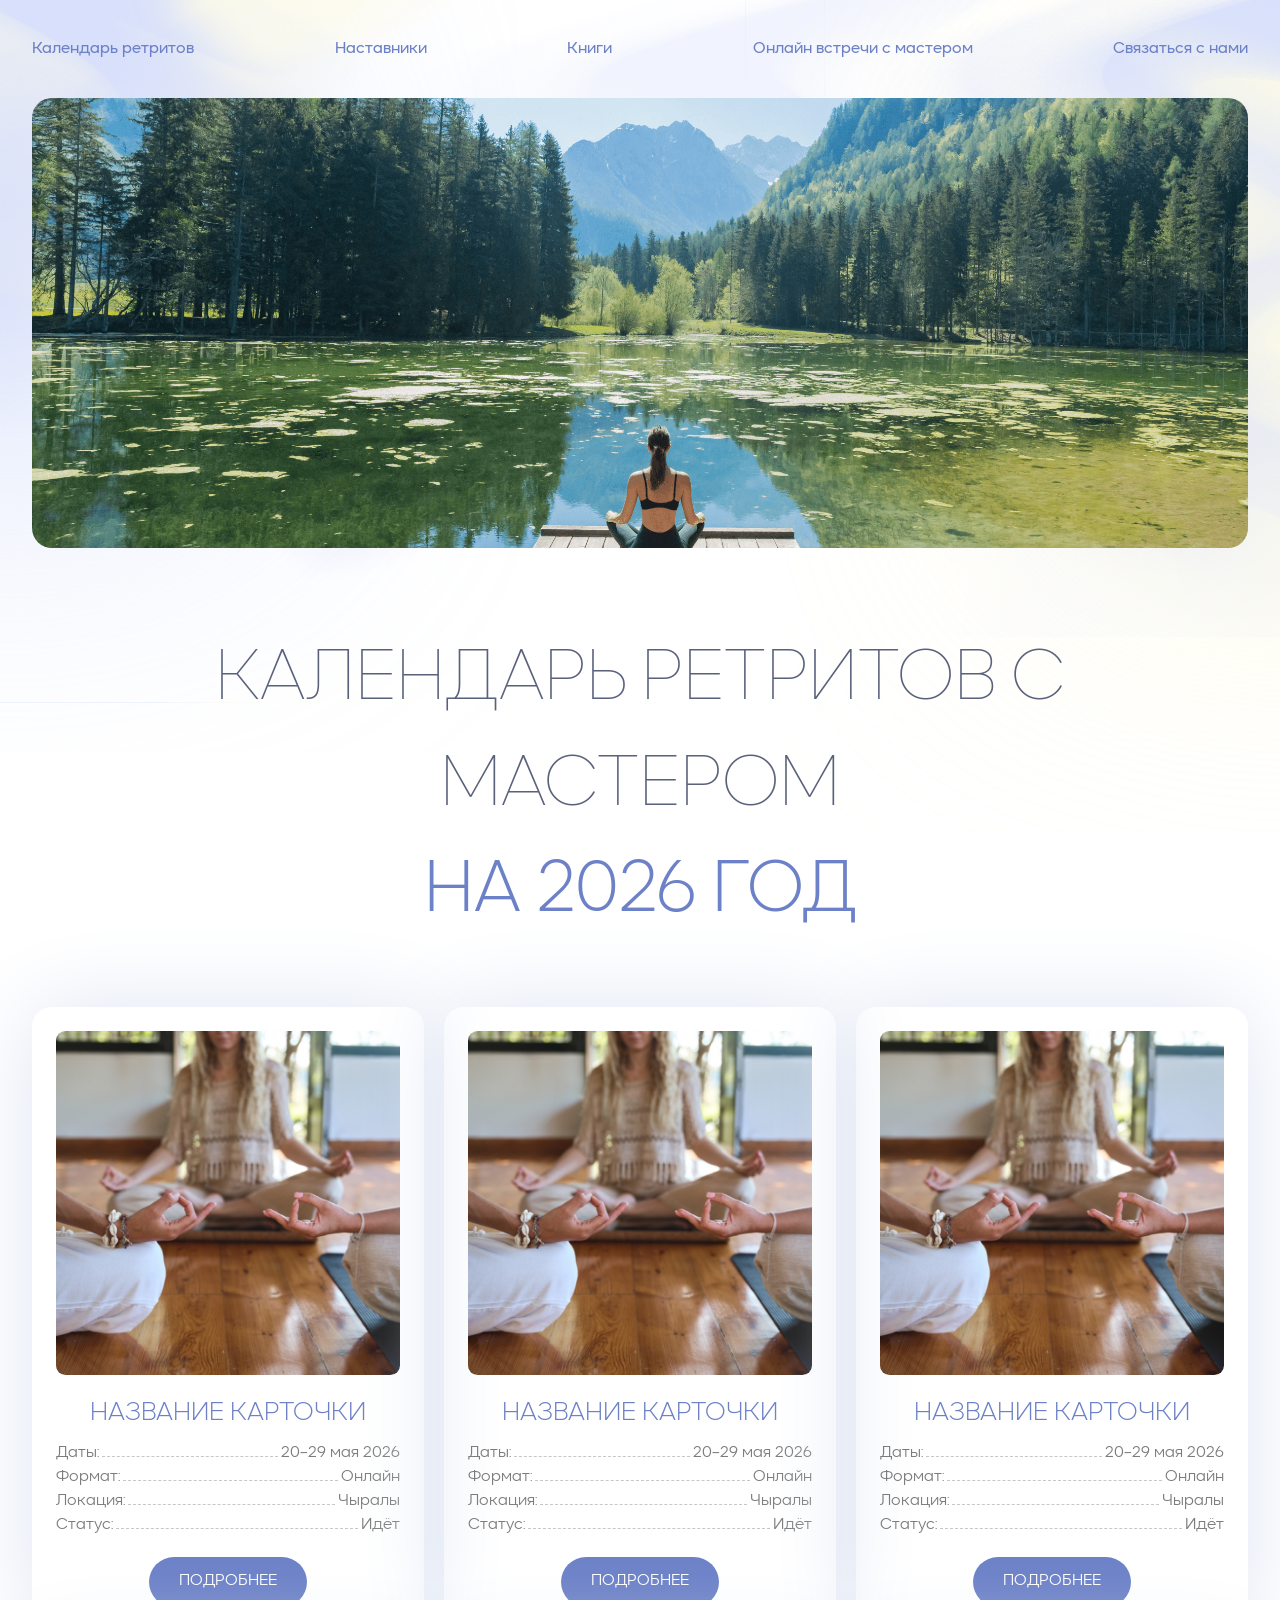
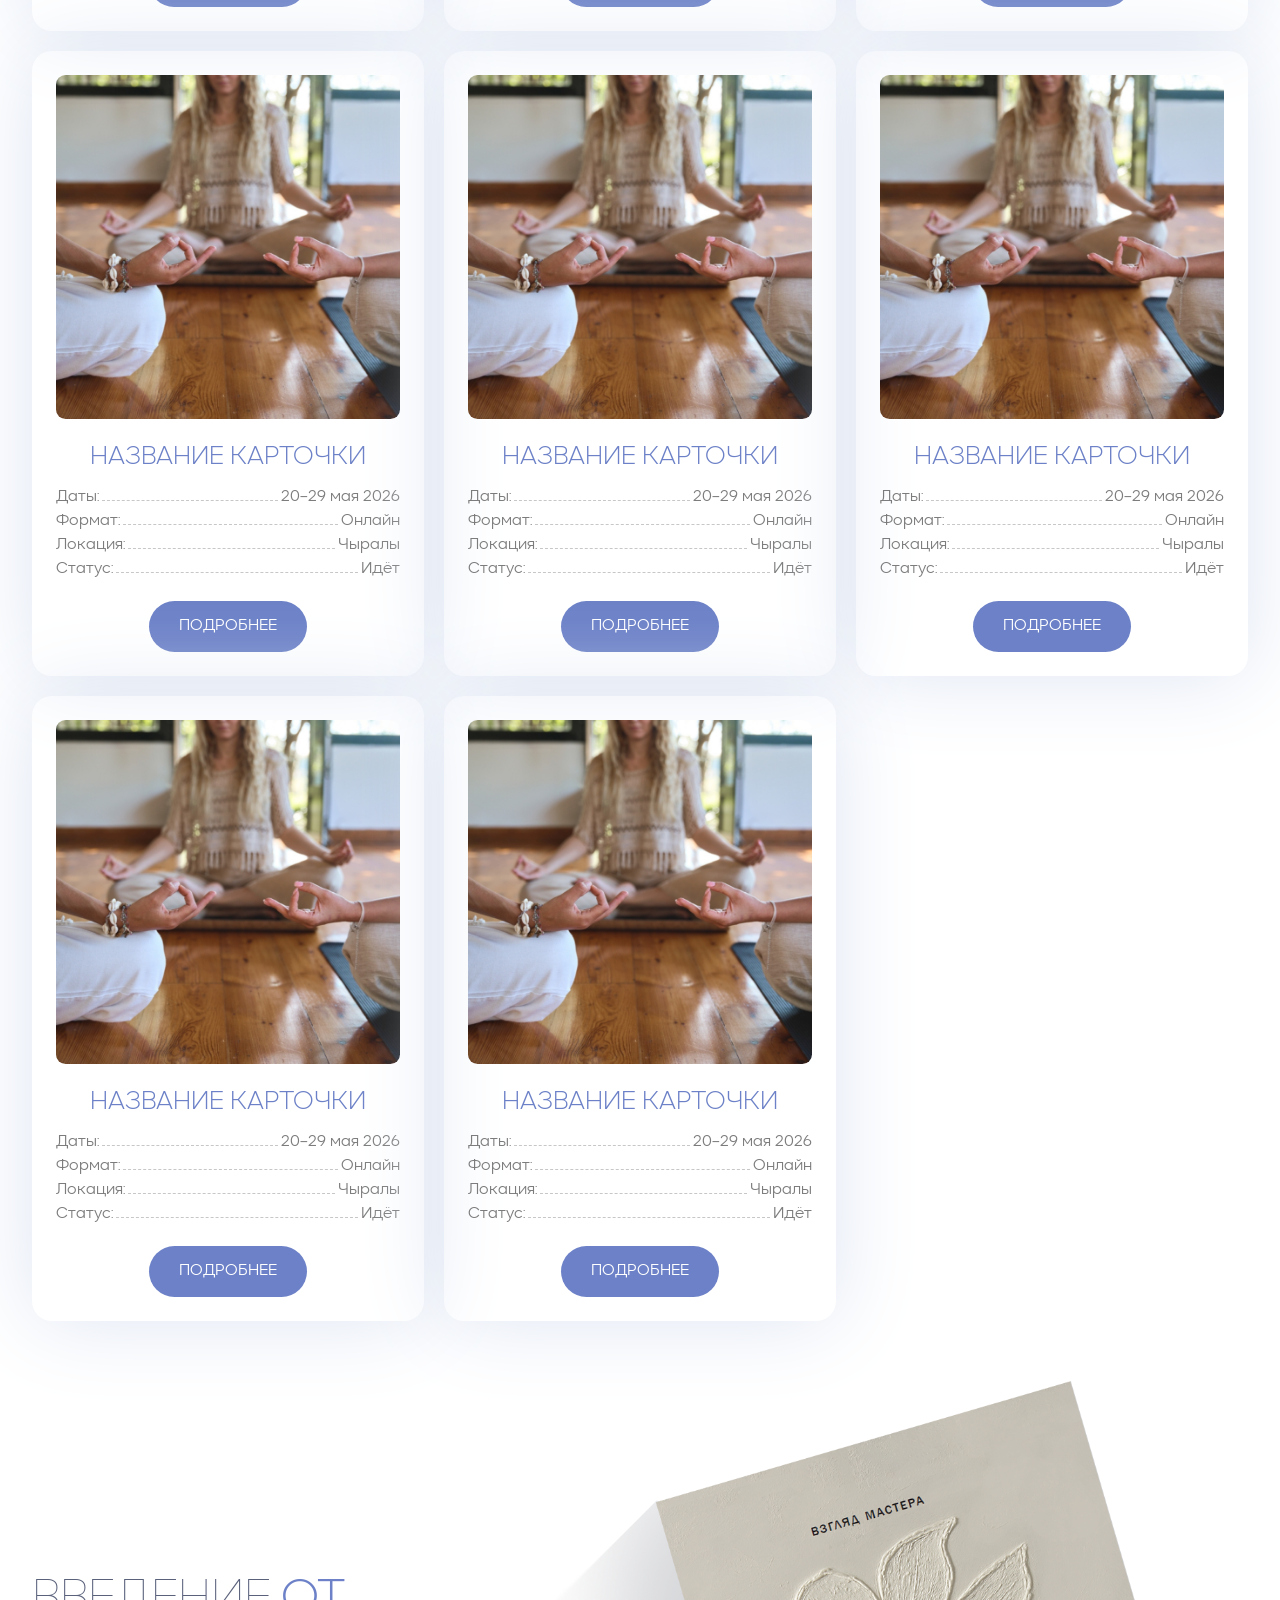
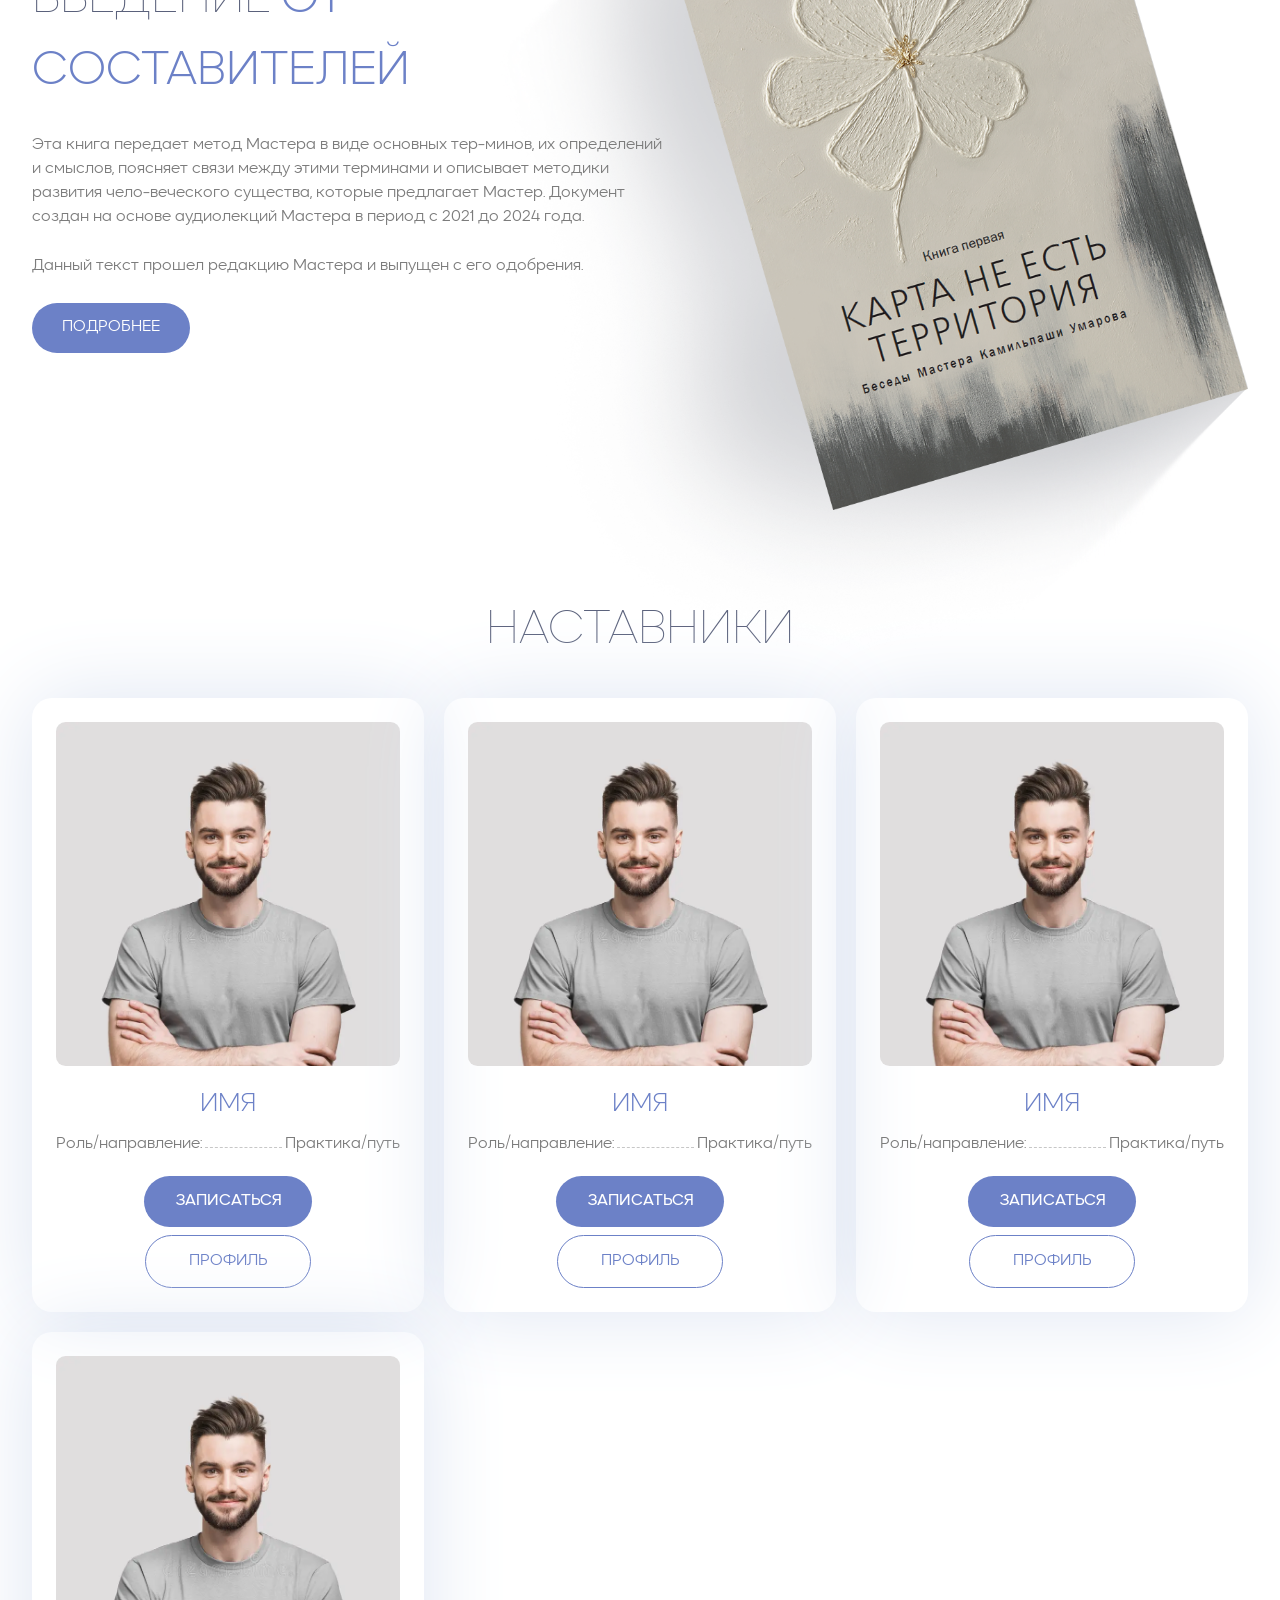
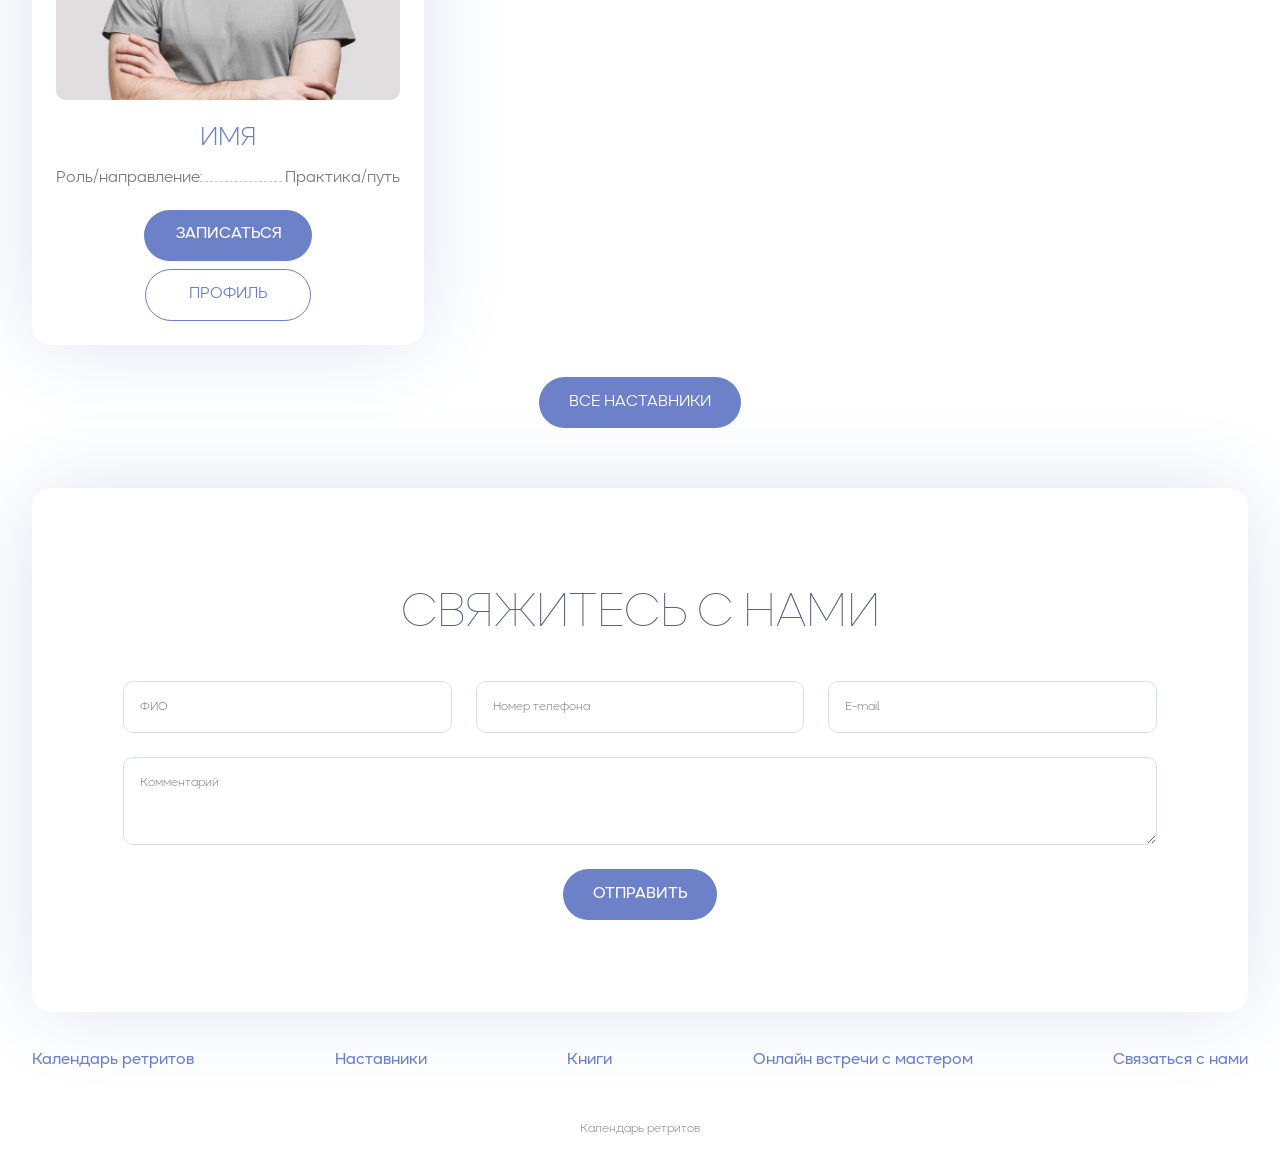
==== index.html @ a00b32b0 "initial commit" ====
<!doctype html>
<html lang="en">
  <head>
    <meta charset="UTF-8" />
    <meta name="viewport" content="width=device-width, initial-scale=1.0" />
    <title>Document</title>
    <link rel="stylesheet" href="/styles/main.css" />
    <link rel="stylesheet" href="/styles/homepage.css" />
  </head>
  <body class="container">
    <header class="header">
      <button id="burger" class="burger">
        <svg viewBox="0 0 24 24" fill="none" xmlns="http://www.w3.org/2000/svg">
          <g id="SVGRepo_bgCarrier" stroke-width="0"></g>
          <g
            id="SVGRepo_tracerCarrier"
            stroke-linecap="round"
            stroke-linejoin="round"
          ></g>
          <g id="SVGRepo_iconCarrier">
            <path
              d="M4 18L20 18"
              stroke="#6c81c7"
              stroke-width="2"
              stroke-linecap="round"
            ></path>
            <path
              d="M4 12L20 12"
              stroke="#6c81c7"
              stroke-width="2"
              stroke-linecap="round"
            ></path>
            <path
              d="M4 6L20 6"
              stroke="#6c81c7"
              stroke-width="2"
              stroke-linecap="round"
            ></path>
          </g>
        </svg>
        <svg
          class="close"
          viewBox="0 0 24 24"
          fill="none"
          xmlns="http://www.w3.org/2000/svg"
        >
          <g id="SVGRepo_bgCarrier" stroke-width="0"></g>
          <g
            id="SVGRepo_tracerCarrier"
            stroke-linecap="round"
            stroke-linejoin="round"
          ></g>
          <g id="SVGRepo_iconCarrier">
            <g id="Menu / Close_LG">
              <path
                id="Vector"
                d="M21 21L12 12M12 12L3 3M12 12L21.0001 3M12 12L3 21.0001"
                stroke="#6c81c7"
                stroke-width="2"
                stroke-linecap="round"
                stroke-linejoin="round"
              ></path>
            </g>
          </g>
        </svg>
      </button>
      <nav class="menu">
        <ul class="menu-list">
          <li>
            <a href="/">Календарь ретритов</a>
          </li>
          <li>
            <a href="/mentors.html">Наставники</a>
          </li>
          <li>
            <a href="/books.html">Книги</a>
          </li>
          <li>
            <a href="/online.html">Онлайн встречи с мастером</a>
          </li>
          <li>
            <a href="/contact-uss.html">Связаться с нами</a>
          </li>
        </ul>
      </nav>
    </header>
    <main class="main">
      <section class="hero">
        <img
          class="hero-img"
          src="/assets/images/hero-img.webp"
          alt="retreat"
        />
        <h1 class="hero-title title-lg">
          Календарь ретритов с мастером
          <span class="accent">на 2026 год</span>
        </h1>
      </section>
      <section class="calendar section items-center">
        <ul class="calendar-list card-list">
          <li>
            <div class="card-item">
              <img
                class="card-image"
                src="/assets/images/retreat.webp"
                alt="retreat"
              />
              <div class="card-info">
                <span class="card-title title-sm">Название карточки</span>

                <p class="card-details">
                  <span>Даты:</span>
                  <span class="dots"></span>
                  <span>
                    <time datetime="2026-05-20/2026-05-29">20–29 мая 2026</time>
                  </span>
                </p>
                <p class="card-details">
                  <span>Формат:</span>
                  <span class="dots"></span>
                  <span> Онлайн </span>
                </p>
                <p class="card-details">
                  <span>Локация:</span>
                  <span class="dots"></span>
                  <span> Чыралы </span>
                </p>
                <p class="card-details">
                  <span>Статус:</span>
                  <span class="dots"></span>
                  <span> Идёт </span>
                </p>
              </div>
              <a href="" class="btn">Подробнее</a>
            </div>
          </li>
          <li>
            <div class="card-item">
              <img
                class="card-image"
                src="/assets/images/retreat.webp"
                alt="retreat"
              />
              <div class="card-info">
                <span class="card-title title-sm">Название карточки</span>

                <p class="card-details">
                  <span>Даты:</span>
                  <span class="dots"></span>
                  <span>
                    <time datetime="2026-05-20/2026-05-29">20–29 мая 2026</time>
                  </span>
                </p>
                <p class="card-details">
                  <span>Формат:</span>
                  <span class="dots"></span>
                  <span> Онлайн </span>
                </p>
                <p class="card-details">
                  <span>Локация:</span>
                  <span class="dots"></span>
                  <span> Чыралы </span>
                </p>
                <p class="card-details">
                  <span>Статус:</span>
                  <span class="dots"></span>
                  <span> Идёт </span>
                </p>
              </div>
              <a href="" class="btn">Подробнее</a>
            </div>
          </li>
          <li>
            <div class="card-item">
              <img
                class="card-image"
                src="/assets/images/retreat.webp"
                alt="retreat"
              />
              <div class="card-info">
                <span class="card-title title-sm">Название карточки</span>

                <p class="card-details">
                  <span>Даты:</span>
                  <span class="dots"></span>
                  <span>
                    <time datetime="2026-05-20/2026-05-29">20–29 мая 2026</time>
                  </span>
                </p>
                <p class="card-details">
                  <span>Формат:</span>
                  <span class="dots"></span>
                  <span> Онлайн </span>
                </p>
                <p class="card-details">
                  <span>Локация:</span>
                  <span class="dots"></span>
                  <span> Чыралы </span>
                </p>
                <p class="card-details">
                  <span>Статус:</span>
                  <span class="dots"></span>
                  <span> Идёт </span>
                </p>
              </div>
              <a href="" class="btn">Подробнее</a>
            </div>
          </li>
          <li>
            <div class="card-item">
              <img
                class="card-image"
                src="/assets/images/retreat.webp"
                alt="retreat"
              />
              <div class="card-info">
                <span class="card-title title-sm">Название карточки</span>

                <p class="card-details">
                  <span>Даты:</span>
                  <span class="dots"></span>
                  <span>
                    <time datetime="2026-05-20/2026-05-29">20–29 мая 2026</time>
                  </span>
                </p>
                <p class="card-details">
                  <span>Формат:</span>
                  <span class="dots"></span>
                  <span> Онлайн </span>
                </p>
                <p class="card-details">
                  <span>Локация:</span>
                  <span class="dots"></span>
                  <span> Чыралы </span>
                </p>
                <p class="card-details">
                  <span>Статус:</span>
                  <span class="dots"></span>
                  <span> Идёт </span>
                </p>
              </div>
              <a href="" class="btn">Подробнее</a>
            </div>
          </li>
          <li>
            <div class="card-item">
              <img
                class="card-image"
                src="/assets/images/retreat.webp"
                alt="retreat"
              />
              <div class="card-info">
                <span class="card-title title-sm">Название карточки</span>

                <p class="card-details">
                  <span>Даты:</span>
                  <span class="dots"></span>
                  <span>
                    <time datetime="2026-05-20/2026-05-29">20–29 мая 2026</time>
                  </span>
                </p>
                <p class="card-details">
                  <span>Формат:</span>
                  <span class="dots"></span>
                  <span> Онлайн </span>
                </p>
                <p class="card-details">
                  <span>Локация:</span>
                  <span class="dots"></span>
                  <span> Чыралы </span>
                </p>
                <p class="card-details">
                  <span>Статус:</span>
                  <span class="dots"></span>
                  <span> Идёт </span>
                </p>
              </div>
              <a href="" class="btn">Подробнее</a>
            </div>
          </li>
          <li>
            <div class="card-item">
              <img
                class="card-image"
                src="/assets/images/retreat.webp"
                alt="retreat"
              />
              <div class="card-info">
                <span class="card-title title-sm">Название карточки</span>

                <p class="card-details">
                  <span>Даты:</span>
                  <span class="dots"></span>
                  <span>
                    <time datetime="2026-05-20/2026-05-29">20–29 мая 2026</time>
                  </span>
                </p>
                <p class="card-details">
                  <span>Формат:</span>
                  <span class="dots"></span>
                  <span> Онлайн </span>
                </p>
                <p class="card-details">
                  <span>Локация:</span>
                  <span class="dots"></span>
                  <span> Чыралы </span>
                </p>
                <p class="card-details">
                  <span>Статус:</span>
                  <span class="dots"></span>
                  <span> Идёт </span>
                </p>
              </div>
              <a href="" class="btn">Подробнее</a>
            </div>
          </li>
          <li>
            <div class="card-item">
              <img
                class="card-image"
                src="/assets/images/retreat.webp"
                alt="retreat"
              />
              <div class="card-info">
                <span class="card-title title-sm">Название карточки</span>

                <p class="card-details">
                  <span>Даты:</span>
                  <span class="dots"></span>
                  <span>
                    <time datetime="2026-05-20/2026-05-29">20–29 мая 2026</time>
                  </span>
                </p>
                <p class="card-details">
                  <span>Формат:</span>
                  <span class="dots"></span>
                  <span> Онлайн </span>
                </p>
                <p class="card-details">
                  <span>Локация:</span>
                  <span class="dots"></span>
                  <span> Чыралы </span>
                </p>
                <p class="card-details">
                  <span>Статус:</span>
                  <span class="dots"></span>
                  <span> Идёт </span>
                </p>
              </div>
              <a href="" class="btn">Подробнее</a>
            </div>
          </li>
          <li>
            <div class="card-item">
              <img
                class="card-image"
                src="/assets/images/retreat.webp"
                alt="retreat"
              />
              <div class="card-info">
                <span class="card-title title-sm">Название карточки</span>

                <p class="card-details">
                  <span>Даты:</span>
                  <span class="dots"></span>
                  <span>
                    <time datetime="2026-05-20/2026-05-29">20–29 мая 2026</time>
                  </span>
                </p>
                <p class="card-details">
                  <span>Формат:</span>
                  <span class="dots"></span>
                  <span> Онлайн </span>
                </p>
                <p class="card-details">
                  <span>Локация:</span>
                  <span class="dots"></span>
                  <span> Чыралы </span>
                </p>
                <p class="card-details">
                  <span>Статус:</span>
                  <span class="dots"></span>
                  <span> Идёт </span>
                </p>
              </div>
              <a href="" class="btn">Подробнее</a>
            </div>
          </li>
        </ul>
      </section>
      <section class="intro section">
        <div class="intro-content">
          <h2 class="intro-title title-md">
            Введение <span class="accent">от составителей</span>
          </h2>
          <p>
            Эта книга передает метод Мастера в виде основных тер-минов, их
            определений и смыслов, поясняет связи между этими терминами и
            описывает методики развития чело-веческого существа, которые
            предлагает Мастер. Документ создан на основе аудиолекций Мастера в
            период с 2021 до 2024 года.
          </p>
          <p>Данный текст прошел редакцию Мастера и выпущен с его одобрения.</p>
          <a href="" class="btn">Подробнее</a>
        </div>
        <img class="intro-image" src="/assets/images/book.png" alt="книга" />
      </section>
      <section class="mentors section items-center">
        <h2 class="mentors-title title-md center">Наставники</h2>
        <ul class="mentors-list card-list">
          <li>
            <div class="card-item">
              <img
                class="card-image"
                src="/assets/images/mentor.webp"
                alt="retreat"
              />
              <div class="card-info">
                <span class="card-title title-sm">Имя</span>

                <p class="card-details">
                  <span>Роль/направление:</span>
                  <span class="dots"></span>
                  <span> Практика/путь </span>
                </p>
              </div>
              <button class="btn">Записаться</button>
              <a class="btn white">профиль</a>
            </div>
          </li>
          <li>
            <div class="card-item">
              <img
                class="card-image"
                src="/assets/images/mentor.webp"
                alt="retreat"
              />
              <div class="card-info">
                <span class="card-title title-sm">Имя</span>

                <p class="card-details">
                  <span>Роль/направление:</span>
                  <span class="dots"></span>
                  <span> Практика/путь </span>
                </p>
              </div>
              <button class="btn">Записаться</button>
              <a class="btn white">профиль</a>
            </div>
          </li>
          <li>
            <div class="card-item">
              <img
                class="card-image"
                src="/assets/images/mentor.webp"
                alt="retreat"
              />
              <div class="card-info">
                <span class="card-title title-sm">Имя</span>

                <p class="card-details">
                  <span>Роль/направление:</span>
                  <span class="dots"></span>
                  <span> Практика/путь </span>
                </p>
              </div>
              <button class="btn">Записаться</button>
              <a class="btn white">профиль</a>
            </div>
          </li>
          <li>
            <div class="card-item">
              <img
                class="card-image"
                src="/assets/images/mentor.webp"
                alt="retreat"
              />
              <div class="card-info">
                <span class="card-title title-sm">Имя</span>

                <p class="card-details">
                  <span>Роль/направление:</span>
                  <span class="dots"></span>
                  <span> Практика/путь </span>
                </p>
              </div>
              <button class="btn">Записаться</button>
              <a class="btn white">профиль</a>
            </div>
          </li>
        </ul>
        <a href="/mentors.html" class="btn">Все Наставники</a>
      </section>
      <section class="contact-us section items-center">
        <h2 class="contact-us-title title-md center">Свяжитесь с нами</h2>
        <form action="" class="contact-us-form">
          <div class="contact-us-form-row">
            <label class="visually-hidden" for="name"
              >Фамилия имя отчество</label
            >
            <input
              autocomplete="family-name"
              id="name"
              type="text"
              placeholder="ФИО"
            />
            <label class="visually-hidden" for="phone">номер телефона</label>
            <input
              autocomplete="tel"
              type="tel"
              id="phone"
              placeholder="Номер телефона"
            />
            <label class="visually-hidden" for="email">email</label>
            <input
              autocomplete="email"
              type="email"
              name="email"
              id="email"
              placeholder="E-mail"
            />
          </div>
          <label class="visually-hidden" for="comment"></label>
          <textarea
            rows="3"
            name="comment"
            id="comment"
            placeholder="Комментарий"
          ></textarea>
          <button type="submit" class="btn">Отправить</button>
        </form>
      </section>
    </main>
    <footer class="footer">
      <nav class="menu">
        <ul class="menu-list">
          <li>
            <a href="/">Календарь ретритов</a>
          </li>
          <li>
            <a href="/mentors.html">Наставники</a>
          </li>
          <li>
            <a href="/books.html">Книги</a>
          </li>
          <li>
            <a href="/online.html">Онлайн встречи с мастером</a>
          </li>
          <li>
            <a href="/contact-uss.html">Связаться с нами</a>
          </li>
        </ul>
      </nav>
      <span class="center">Календарь ретритов</span>
    </footer>
    <script src="main.js"></script>
  </body>
</html>
---- styles/main.css ----
@font-face {
  font-family: "Okta Neue";
  font-display: swap;
  src: url(/assets/fonts/OktaNeue-ExtraLight.woff2) format("woff2");
  font-weight: 100;
  font-style: normal;
}

@font-face {
  font-family: "Okta Neue";
  font-display: swap;
  src: url(/assets/fonts/OktaNeue-Light.woff2) format("woff2");
  font-weight: 200;
  font-style: normal;
}

@font-face {
  font-family: "Okta Neue";
  font-display: swap;
  src: url(/assets/fonts/OktaNeue-Normal.woff2) format("woff2");
  font-weight: 300;
  font-style: normal;
}

@font-face {
  font-family: "Okta Neue";
  font-display: swap;
  src: url(/assets/fonts/OktaNeue-Regular.woff2) format("woff2");
  font-weight: 400;
  font-style: normal;
}

* {
  margin: 0;
  padding: 0;
  font-family: inherit;
  box-sizing: border-box;
  text-decoration: none;
  color: inherit;
}

ul,
ol {
  list-style: none;
}

img {
  max-width: 100%;
  height: auto;
}

:root {
  font-family: "Okta Neue";
  font-size: 16px;
  --color-blue: #6c81c7;
  --color-text: #5a617b;
  --color-text-secondary: #7c7c7c;
  --shadow: 0px 0px 87.1px 0px #dee5f2;
  --transition: 0.3s ease;
  color: var(--color-text-secondary);
  font-weight: 300;
}

.visually-hidden {
  position: absolute;
  width: 1px;
  height: 1px;
  padding: 0;
  margin: -1px;
  overflow: hidden;
  clip: rect(0, 0, 0, 0);
  clip-path: inset(50%);
  white-space: nowrap;
  border: 0;
}

body {
  padding-block: 3rem;
  background-color: white;
  background: url(/assets/images/abstraction.svg) top/contain no-repeat;
}

.section {
  display: flex;
  flex-direction: column;
  margin-top: 3.75rem;
  gap: 2rem;
}

.items-center {
  align-items: center;
}

.container {
  max-width: 1440px;
  margin: 0 auto;
}

.main {
  padding-block: 3rem;
}

.accent {
  color: var(--color-blue);
  font-weight: 200;
}

.center {
  text-align: center;
}

.title-lg {
  font-size: 5.6rem;
  text-transform: uppercase;
  font-weight: 100;
  color: var(--color-text);
}

.title-md {
  font-size: 4rem;
  text-transform: uppercase;
  font-weight: 100;
  color: var(--color-text);
}

.title-sm {
  font-size: 1.6rem;
  text-transform: uppercase;
  font-weight: 200;
}

.text-sm {
  font-size: 0.88rem;
}

.text-xs {
  font-size: 0.75rem;
}

.btn {
  padding: 0.88rem 1.88rem;
  padding-top: 0.8rem;
  background-color: var(--color-blue);
  color: white;
  border-radius: 100px;
  font-size: 1rem;
  display: inline-flex;
  align-items: center;
  justify-content: center;
  border: none;
  text-transform: uppercase;
  width: fit-content;
  cursor: pointer;
  transition: var(--transition);
}

.btn.white {
  background-color: white;
  color: var(--color-blue);
  border: 1px solid var(--color-blue);
  margin-top: -0.75rem;
  width: 166px;
}

@media (any-hover: hover) {
  .btn:hover {
    opacity: 0.8;
  }

  .btn.white:hover {
    opacity: 1;
    background-color: #d8deef85;
  }
}

.burger {
  width: 50px;
  aspect-ratio: 1;
  background-color: transparent;
  border: none;
  display: none;
}

.burger .close {
  display: none;
}

.menu-list {
  display: flex;
  align-items: center;
  justify-content: space-between;
  font-size: 1.25rem;
  font-weight: 400;
  color: var(--color-blue);
}

.menu-list a {
  transition: var(--transition);
  text-decoration: underline;
  text-decoration-color: transparent;
}

.card-list {
  display: grid;
  grid-template-columns: repeat(4, minmax(0, 1fr));
  gap: 20px;
}

.card-item {
  width: 100%;
  display: flex;
  flex-direction: column;
  align-items: center;
  text-align: center;
  gap: 1.25rem;
  padding: 1.5rem;
  border-radius: 20px;
  box-shadow: var(--shadow);
}

.card-image {
  width: 100%;
  aspect-ratio: 1;
  border-radius: 0.6rem;
  object-fit: cover;
  object-position: top;
}

.card-info {
  width: 100%;
}

.card-title {
  display: inline-block;
  color: var(--color-blue);
  margin-bottom: 0.5rem;
}

.card-details {
  width: 100%;
  display: flex;
  align-items: baseline;
  justify-content: space-between;
  gap: 3px;
}

.card-details > span {
  text-wrap: nowrap;
}

.card-details .dots {
  width: 100%;
  border-bottom: 1px dashed #c7c7c7;
}

.contact-us {
  padding: 5.7rem;
  box-shadow: var(--shadow);
  display: flex;
  flex-direction: column;
  border-radius: 20px;
}

.contact-us-form {
  width: 100%;
  display: flex;
  flex-direction: column;
  align-items: center;
  gap: 1.5rem;
}

.contact-us-form-row {
  width: 100%;
  display: grid;
  grid-template-columns: repeat(3, minmax(0, 1fr));
  gap: 1.5rem;
}

.contact-us-form textarea,
.contact-us-form input {
  width: 100%;
  border: 1px solid #d8deef;
  border-radius: 10px;
  color: var(--color-text);
  font-size: 0.75rem;
  font-weight: 400;
  padding: 1rem;
}

.contact-us-form textarea::placeholder,
.contact-us-form input::placeholder {
  font-weight: 200;
}

.contact-us-form textarea:focus,
.contact-us-form input:focus {
  outline: none;
  border-color: #7c7c7c;
}

@media (any-hover: hover) {
  .menu-list a:hover {
    text-decoration-color: var(--color-blue);
  }
}

.footer {
  font-size: 0.75rem;
  font-weight: 200;
  display: flex;
  flex-direction: column;
  gap: 3rem;
}

@media screen and (max-width: 1470px) {
  .container {
    padding-inline: 2rem;
  }
}

@media screen and (max-width: 1280px) {
  body,
  .main {
    padding-block: 2.3rem;
  }

  .menu-list {
    font-size: 1rem;
  }

  .title-lg {
    font-size: 4.5rem;
  }

  .title-md {
    font-size: 3rem;
  }

  .card-list {
    grid-template-columns: repeat(3, minmax(0, 1fr));
  }
}

@media screen and (max-width: 1024px) {
  .card-list {
    grid-template-columns: repeat(2, minmax(0, 1fr));
  }

  .card-image {
    aspect-ratio: 1.3;
  }

  .contact-us {
    padding: 4rem;
  }

  .contact-us-form {
    gap: 0.5rem;
  }

  .contact-us-form .btn {
    margin-top: 0.5rem;
  }

  .contact-us-form-row {
    gap: 0.5rem;
  }

  .title-lg {
    font-size: 3.5rem;
  }

  .title-md {
    font-size: 2.2rem;
  }
}

@media screen and (max-width: 768px) {
  body {
    padding-block: 1.8rem;
  }

  .main {
    margin-top: 70px;
  }

  .container {
    padding-inline: 1.5rem;
  }

  .header {
    width: 100%;
    padding: 1rem 1.5rem;
    position: fixed;
    background-color: white;
    top: 0;
    left: 0;
    z-index: 200;
  }

  .header::after {
    content: "";
    display: inline-block;
    position: absolute;
    z-index: -1;
    top: 0;
    left: 0;
    width: 100%;
    height: 100%;
    background: url(/assets/images/abstraction.svg) top/cover no-repeat;
  }

  .header .menu {
    padding-left: 1.5rem;
    position: fixed;
    top: 87px;
    left: 0;
    transform: translateX(-100%);
    opacity: 0;
    transition: var(--transition);
    background-color: white;
    border-bottom-right-radius: 1rem;
  }

  .header .menu-list {
    flex-direction: column;
    font-size: 1.5rem;
    align-items: flex-start;
  }

  .header .menu-list li {
    width: 100%;
  }

  .header .menu-list li:not(:last-of-type) {
    border-bottom: 1px solid #d8deef;
  }
  .header .menu-list a {
    display: inline-block;
    padding: 1.5rem;
    width: 100%;
  }

  .header:has(.burger.active) .menu {
    transform: none;
    opacity: 1;
  }

  .burger {
    display: inline-block;
  }

  .burger.active svg {
    display: none;
  }

  .burger.active .close {
    display: inline-block;
    transform: scale(0.8);
  }

  .card-list {
    grid-template-columns: 1fr;
    justify-items: center;
  }

  .card-item {
    max-width: 560px;
    padding-inline: 1rem;
  }

  .card-image {
    aspect-ratio: 1.5;
  }

  .contact-us {
    padding: 2rem;
  }

  .contact-us-form-row {
    grid-template-columns: 1fr;
  }

  .footer .menu {
    display: none;
  }
}

@media screen and (max-width: 480px) {
  .container {
    padding-inline: 0.75rem;
  }

  .header {
    padding: 0.75rem;
  }

  .header .menu {
    padding: 0;
    max-width: 100%;
    top: 78px;
  }

  .header .menu-list {
    font-size: 1.5rem;
  }

  .main {
    margin-top: 2rem;
  }

  .title-lg {
    font-size: 2.5rem;
  }

  .title-md {
    font-size: 1.8rem;
  }

  .title-sm {
    font-size: 1.2rem;
  }

  .contact-us {
    padding: 1rem;
  }
}
---- styles/homepage.css ----
.hero {
  display: flex;
  flex-direction: column;
  gap: 6.25rem;
  align-items: center;
  text-align: center;
}

.hero-img {
  width: 100%;
  max-height: 545px;
  object-fit: cover;
  border-radius: 20px;
}

.hero-title {
  display: inline-flex;
  flex-direction: column;
}

.calendar {
  display: flex;
  flex-direction: column;
  gap: 2rem;
}

.intro {
  width: 100%;
  position: relative;
  display: flex;
}

.intro-content {
  padding-block: 15%;
  width: 52%;
  max-width: 740px;
  display: flex;
  flex-direction: column;
  gap: 25px;
}

.intro-image {
  position: absolute;
  top: 0;
  right: 0;
  max-width: 62%;
  z-index: -1;
}

.mentors {
  display: flex;
  flex-direction: column;
  align-items: center;
}

@media screen and (max-width: 1280px) {
  .hero {
    gap: 5rem;
  }
  .hero-img {
    max-height: 450px;
  }
}

@media screen and (max-width: 1024px) {
  .intro-content {
    padding-block: 10%;
  }
}

@media screen and (max-width: 768px) {
  .intro {
    flex-direction: column;
  }

  .intro-content {
    padding: 0;
    align-self: flex-start;
    width: 100%;
  }

  .intro-image {
    position: static;
    align-self: flex-end;
    width: 100%;
    max-width: 100%;
  }
}

@media screen and (max-width: 480px) {
  .hero {
    gap: 2rem;
  }

  .hero-img {
    border-radius: 0.5rem;
  }
}
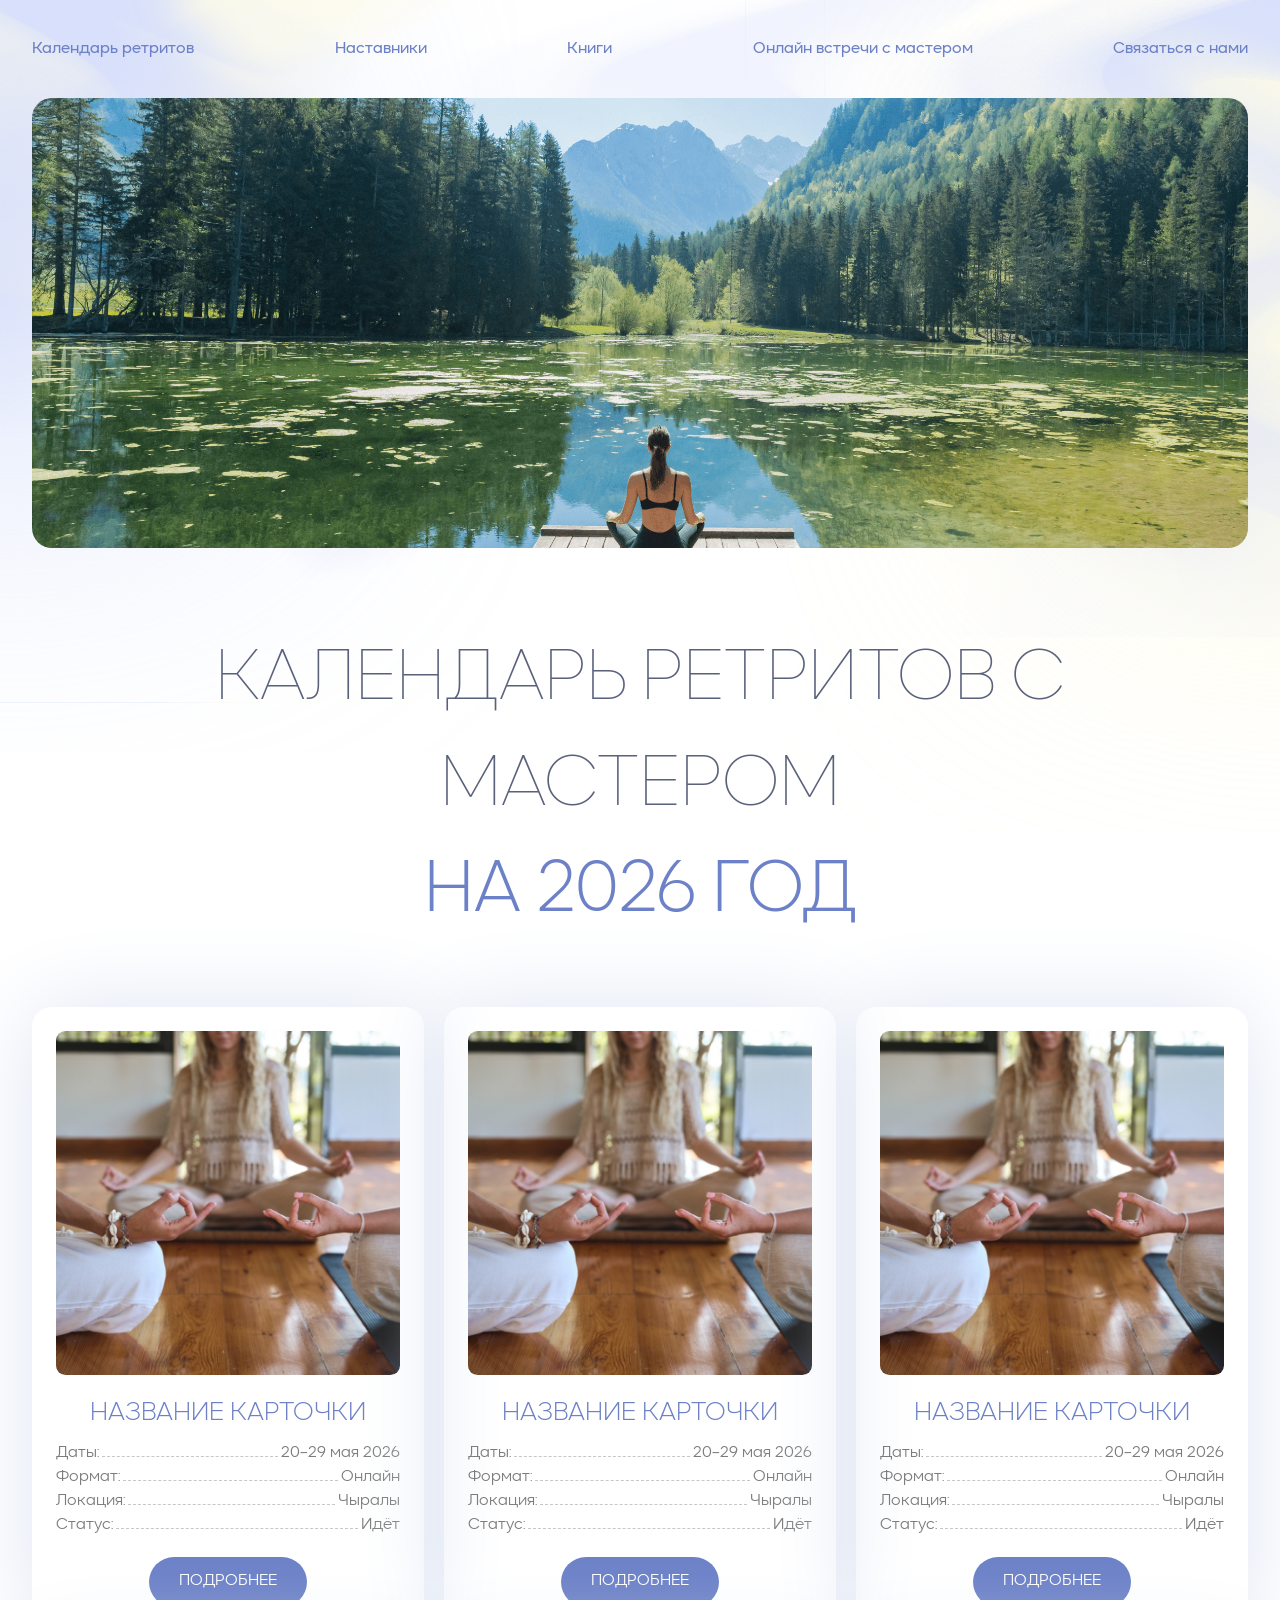
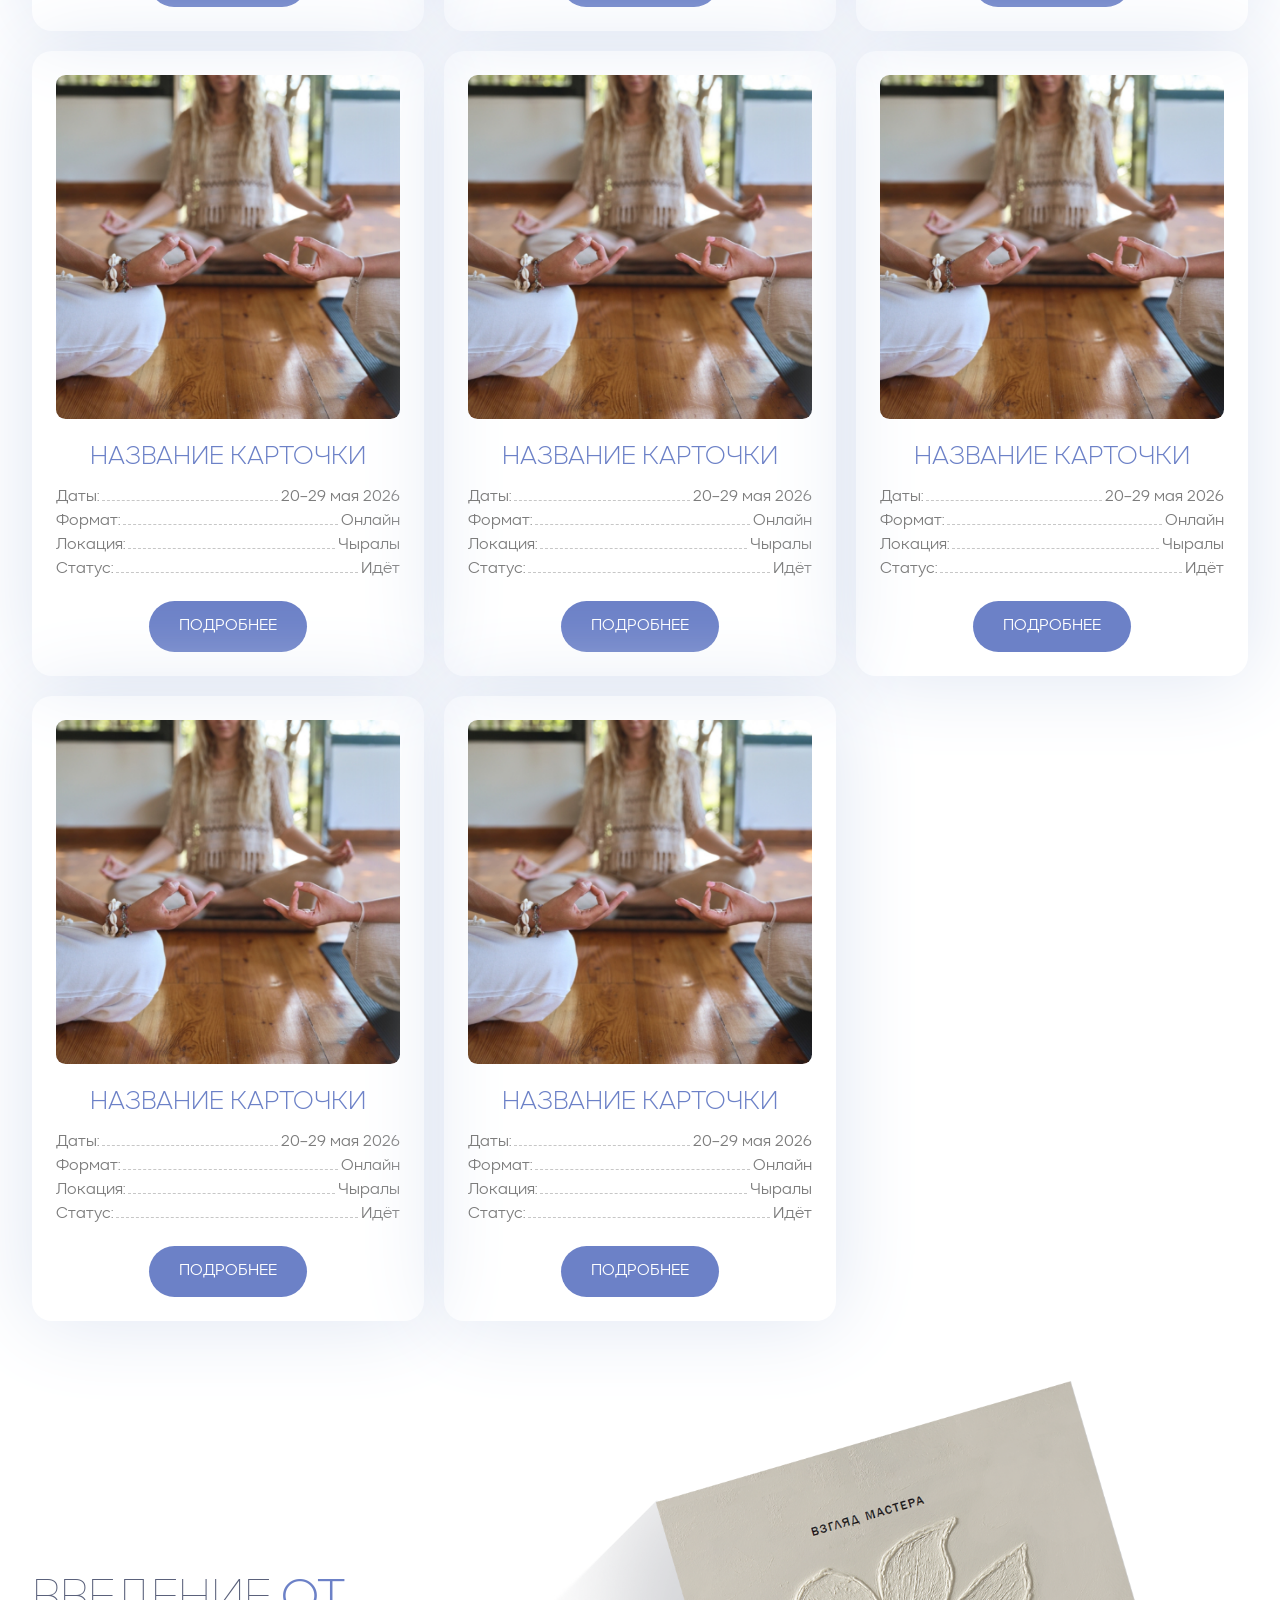
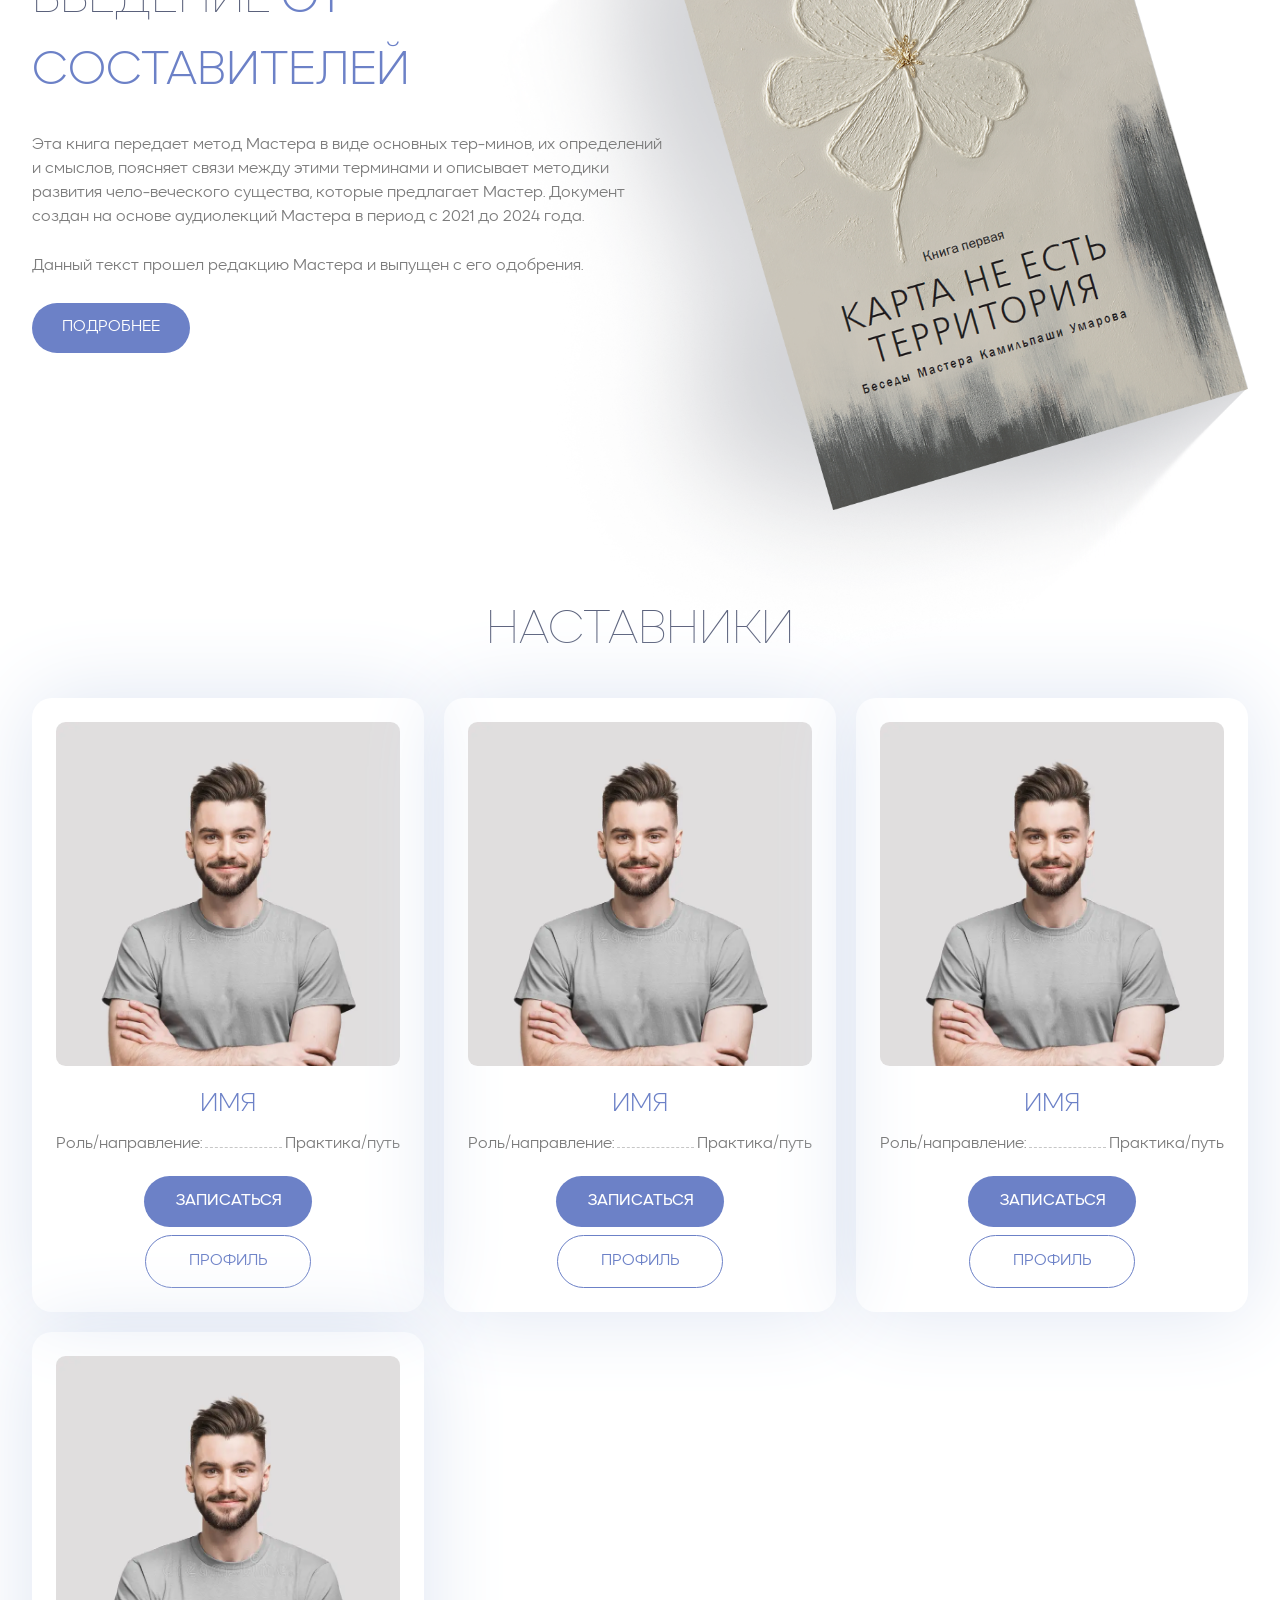
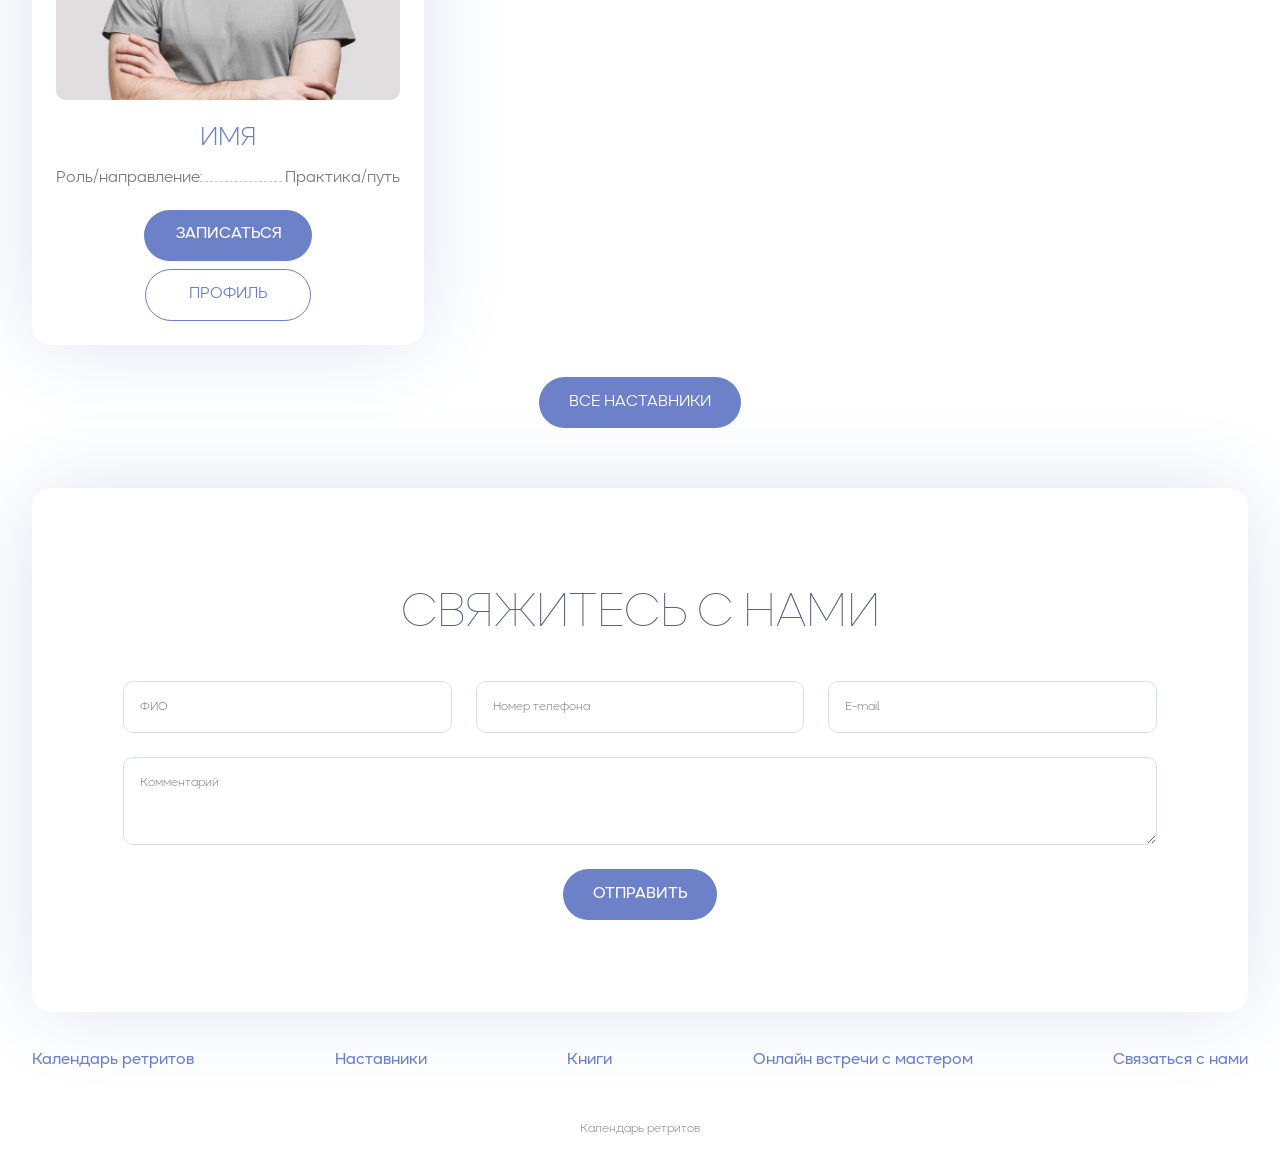
==== commit c894eb39: "book and event pages" ====
--- a/index.html
+++ b/index.html
@@ -91,7 +91,7 @@
           src="/assets/images/hero-img.webp"
           alt="retreat"
         />
-        <h1 class="hero-title title-lg">
+        <h1 class="hero-title title-xl">
           Календарь ретритов с мастером
           <span class="accent">на 2026 год</span>
         </h1>
@@ -390,7 +390,7 @@
       </section>
       <section class="intro section">
         <div class="intro-content">
-          <h2 class="intro-title title-md">
+          <h2 class="intro-title title-lg">
             Введение <span class="accent">от составителей</span>
           </h2>
           <p>
@@ -406,7 +406,7 @@
         <img class="intro-image" src="/assets/images/book.png" alt="книга" />
       </section>
       <section class="mentors section items-center">
-        <h2 class="mentors-title title-md center">Наставники</h2>
+        <h2 class="mentors-title title-lg center">Наставники</h2>
         <ul class="mentors-list card-list">
           <li>
             <div class="card-item">
@@ -492,7 +492,7 @@
         <a href="/mentors.html" class="btn">Все Наставники</a>
       </section>
       <section class="contact-us section items-center">
-        <h2 class="contact-us-title title-md center">Свяжитесь с нами</h2>
+        <h2 class="contact-us-title title-lg center">Свяжитесь с нами</h2>
         <form action="" class="contact-us-form">
           <div class="contact-us-form-row">
             <label class="visually-hidden" for="name"
--- a/styles/main.css
+++ b/styles/main.css
@@ -27,6 +27,14 @@
   font-display: swap;
   src: url(/assets/fonts/OktaNeue-Regular.woff2) format("woff2");
   font-weight: 400;
+  font-style: normal;
+}
+
+@font-face {
+  font-family: "Okta Neue";
+  font-display: swap;
+  src: url(/assets/fonts/OktaNeue-SemiBold.woff2) format("woff2");
+  font-weight: 600;
   font-style: normal;
 }
 
@@ -83,8 +91,11 @@
 .section {
   display: flex;
   flex-direction: column;
+  gap: 2rem;
+}
+
+.section:not(:first-of-type) {
   margin-top: 3.75rem;
-  gap: 2rem;
 }
 
 .items-center {
@@ -109,24 +120,32 @@
   text-align: center;
 }
 
-.title-lg {
+.title-xl {
   font-size: 5.6rem;
   text-transform: uppercase;
   font-weight: 100;
   color: var(--color-text);
 }
 
-.title-md {
+.title-lg {
   font-size: 4rem;
   text-transform: uppercase;
   font-weight: 100;
   color: var(--color-text);
 }
 
+.title-md {
+  font-size: 3rem;
+  font-weight: 100;
+  text-transform: uppercase;
+  color: var(--color-text);
+}
+
 .title-sm {
   font-size: 1.6rem;
   text-transform: uppercase;
   font-weight: 200;
+  color: var(--color-blue);
 }
 
 .text-sm {
@@ -158,8 +177,6 @@
   background-color: white;
   color: var(--color-blue);
   border: 1px solid var(--color-blue);
-  margin-top: -0.75rem;
-  width: 166px;
 }
 
 @media (any-hover: hover) {
@@ -218,6 +235,11 @@
   box-shadow: var(--shadow);
 }
 
+.card-item .btn.white {
+  margin-top: -0.75rem;
+  width: 166px;
+}
+
 .card-image {
   width: 100%;
   aspect-ratio: 1;
@@ -232,7 +254,6 @@
 
 .card-title {
   display: inline-block;
-  color: var(--color-blue);
   margin-bottom: 0.5rem;
 }
 
@@ -328,12 +349,16 @@
     font-size: 1rem;
   }
 
+  .title-xl {
+    font-size: 4.5rem;
+  }
+
   .title-lg {
-    font-size: 4.5rem;
+    font-size: 3rem;
   }
 
   .title-md {
-    font-size: 3rem;
+    font-size: 2.25rem;
   }
 
   .card-list {
@@ -366,12 +391,20 @@
     gap: 0.5rem;
   }
 
+  .title-xl {
+    font-size: 3.5rem;
+  }
+
   .title-lg {
-    font-size: 3.5rem;
+    font-size: 2.2rem;
   }
 
   .title-md {
-    font-size: 2.2rem;
+    font-size: 1.75rem;
+  }
+
+  .title-sm {
+    font-size: 1.4rem;
   }
 }
 
@@ -509,12 +542,16 @@
     margin-top: 2rem;
   }
 
+  .title-xl {
+    font-size: 2.5rem;
+  }
+
   .title-lg {
-    font-size: 2.5rem;
+    font-size: 1.8rem;
   }
 
   .title-md {
-    font-size: 1.8rem;
+    font-size: 1.6rem;
   }
 
   .title-sm {
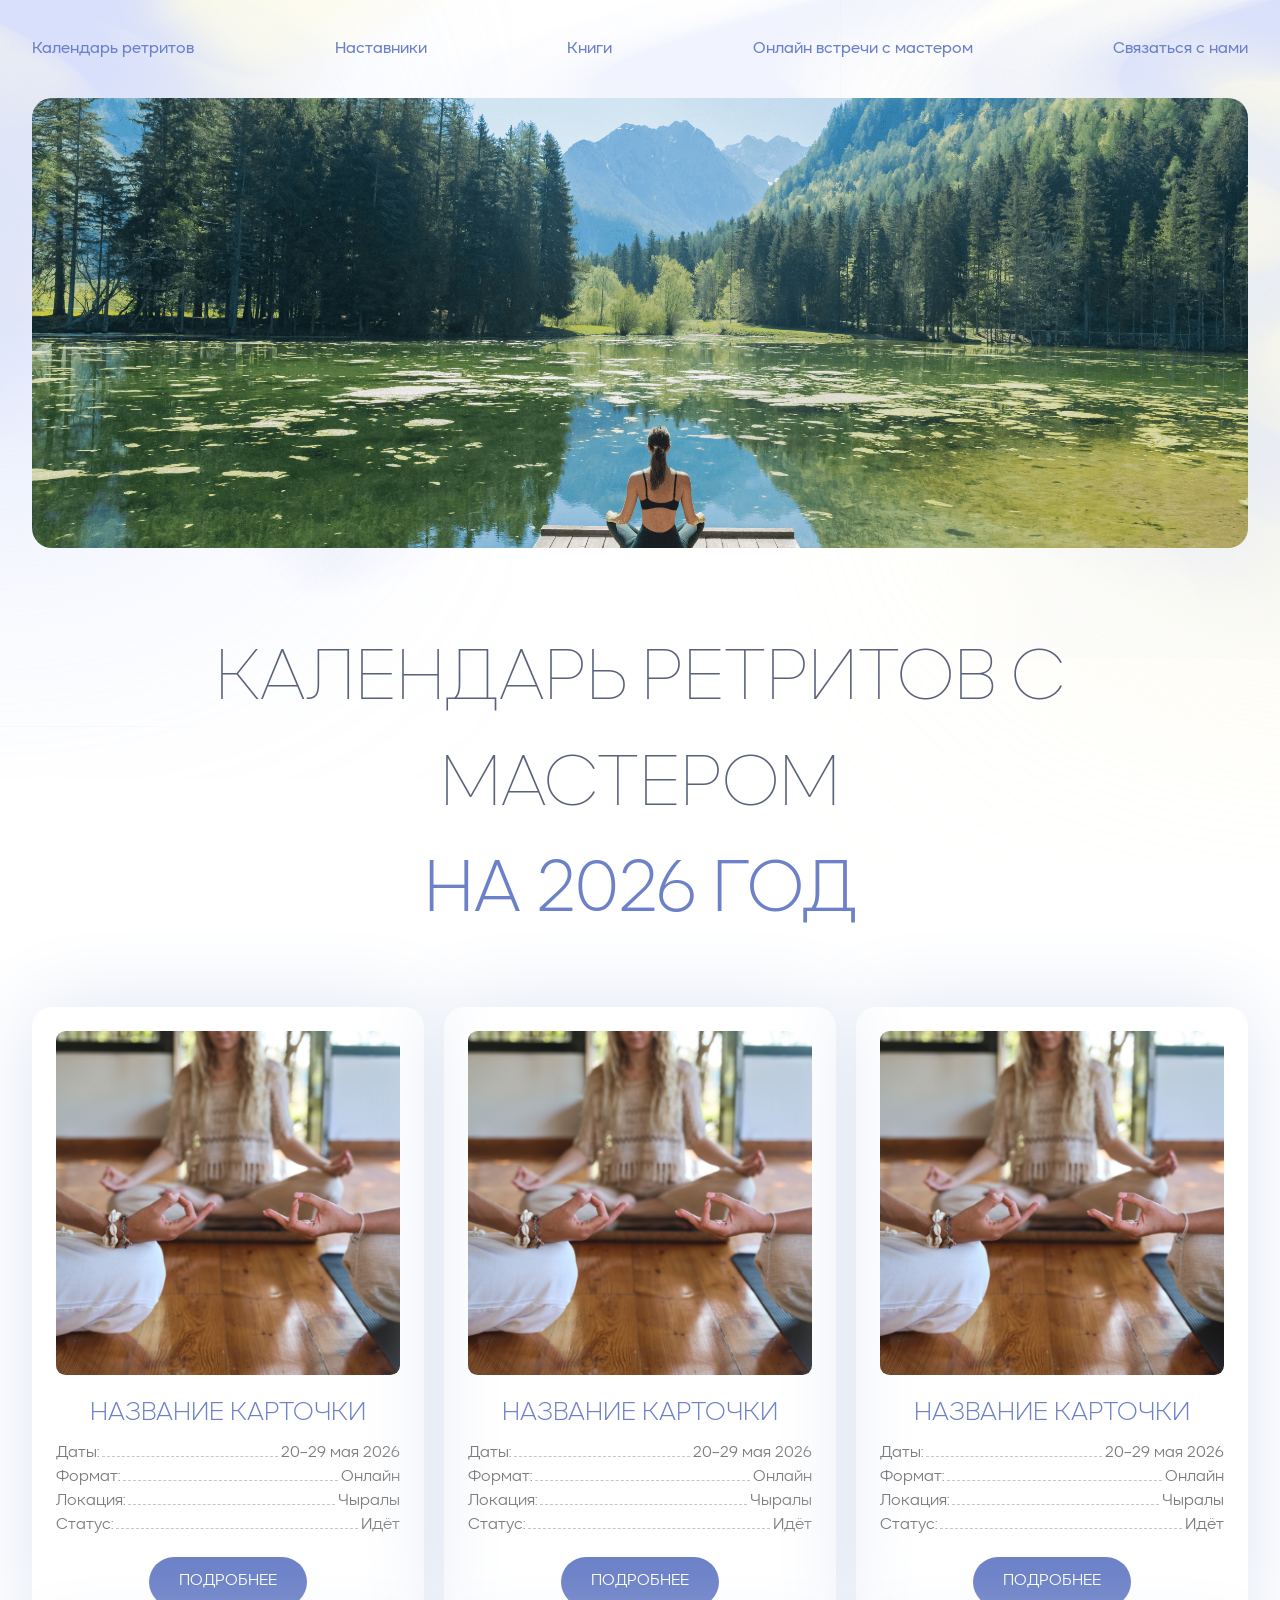
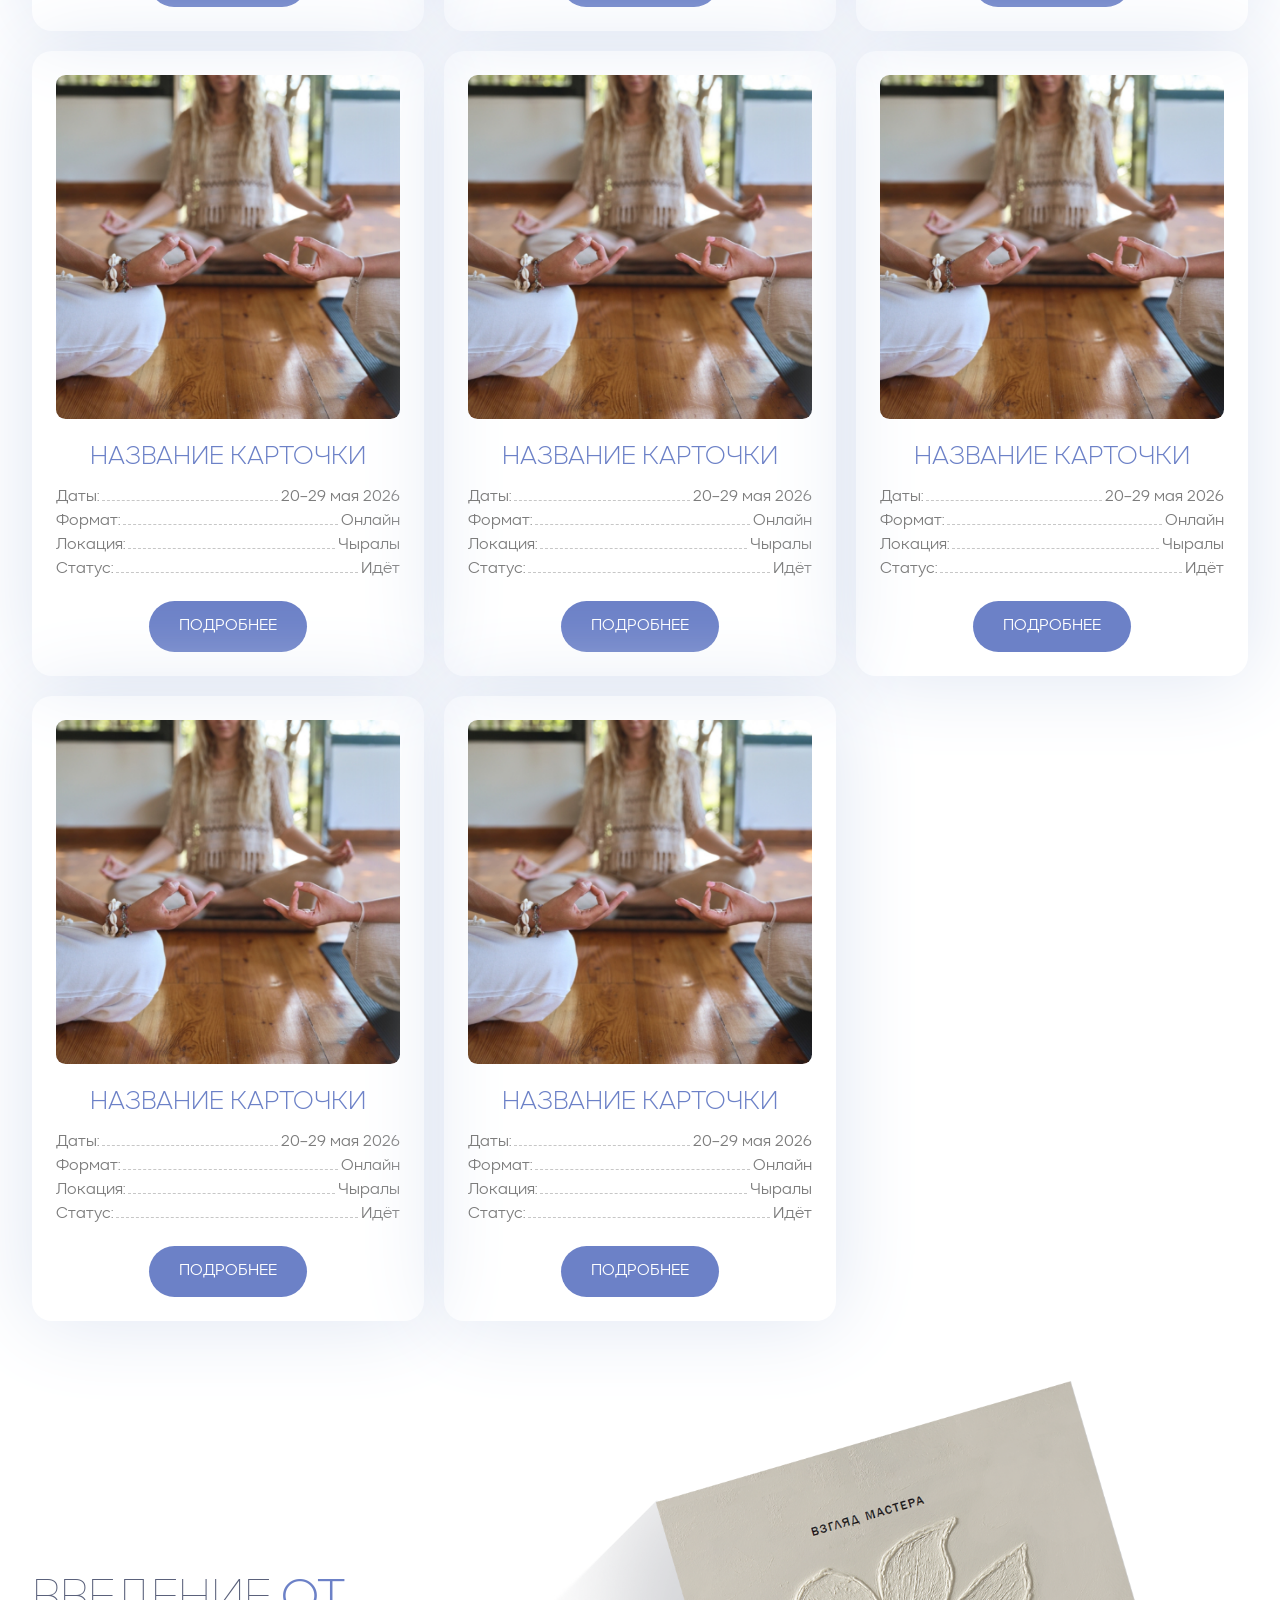
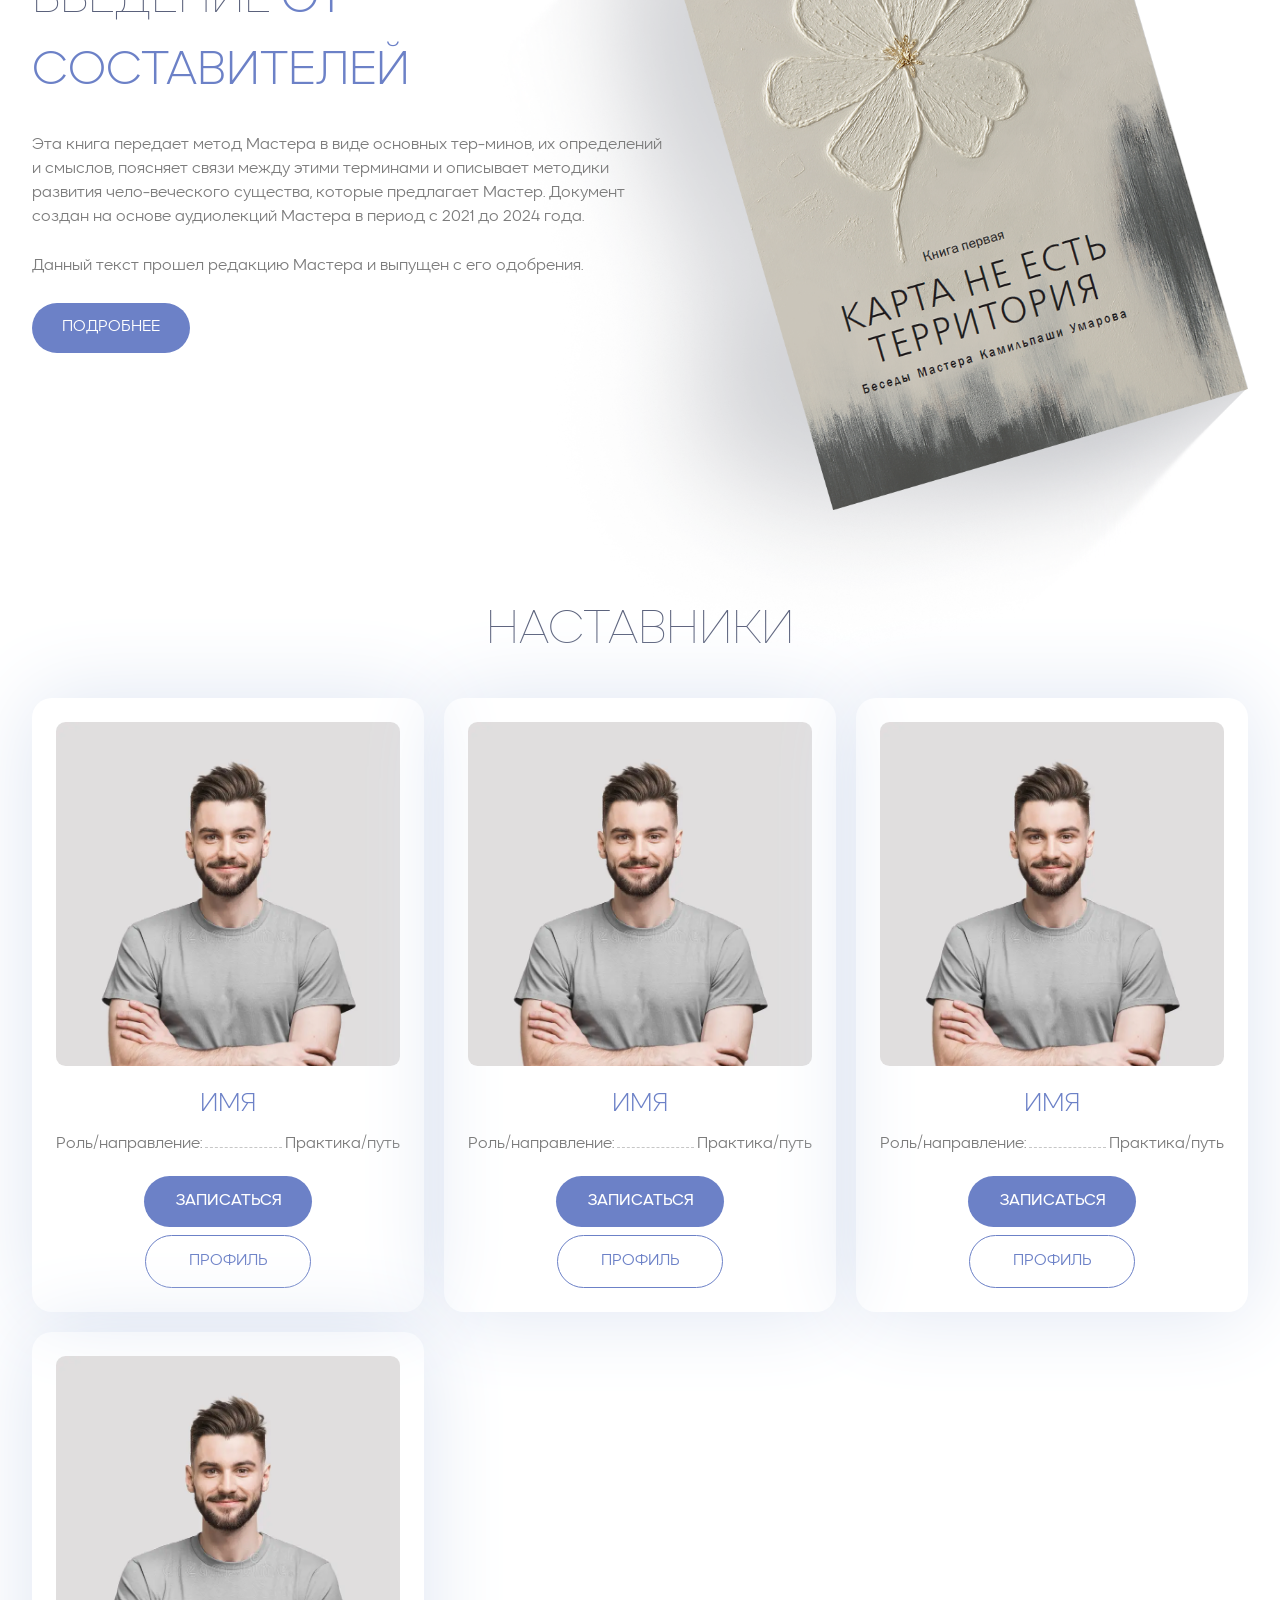
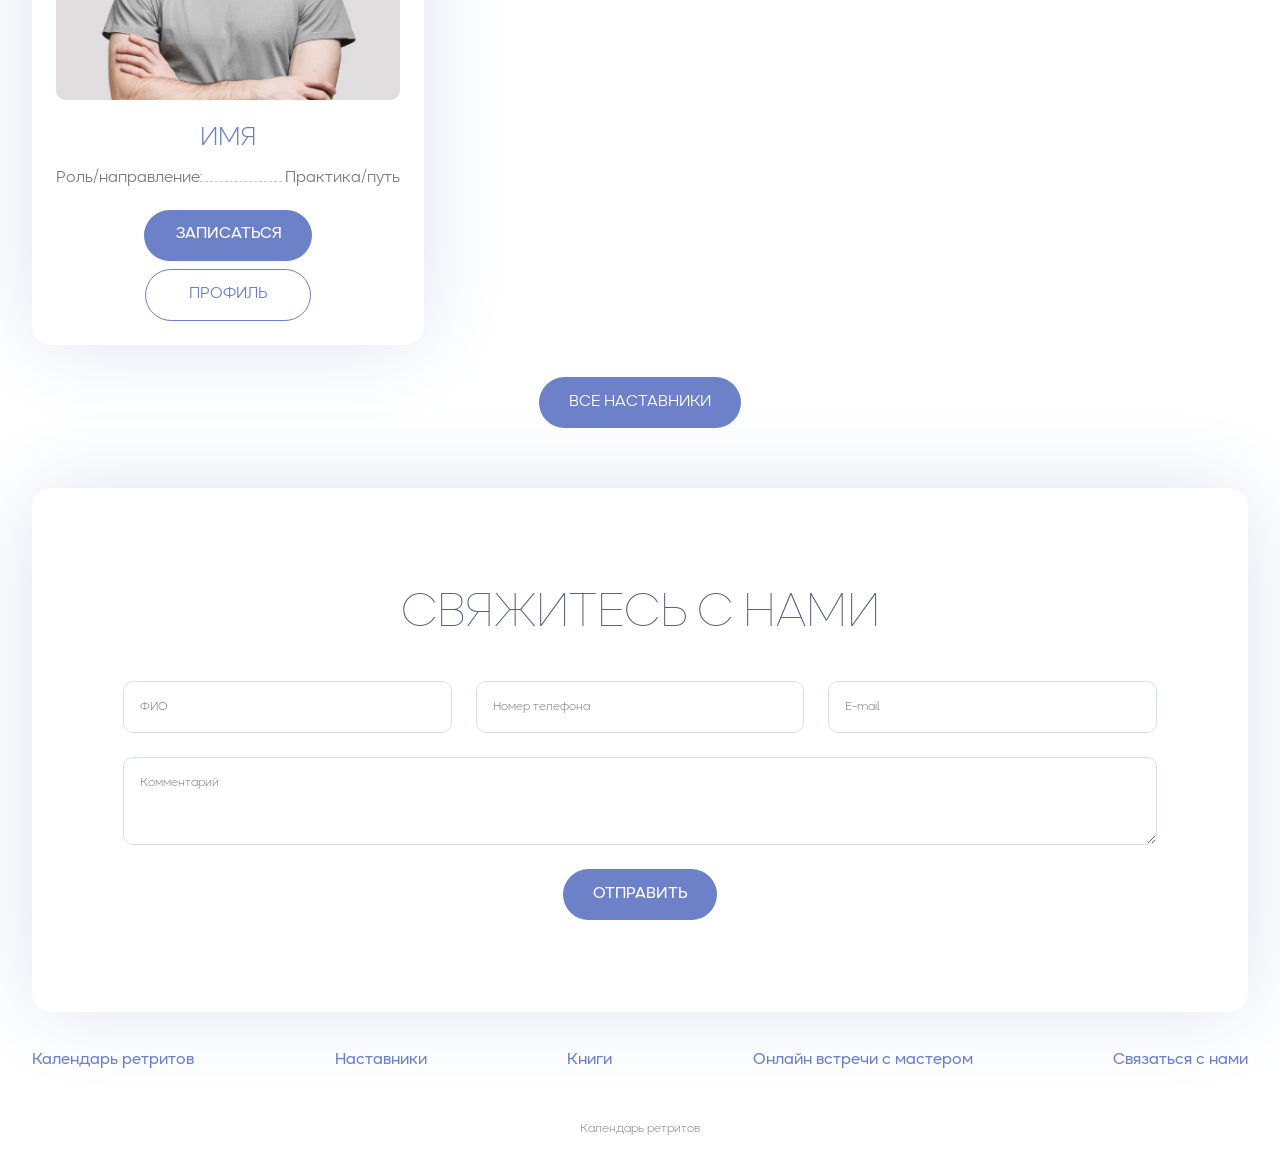
==== commit f5c873d1: "online page, style fixes" ====
--- a/index.html
+++ b/index.html
@@ -7,7 +7,7 @@
     <link rel="stylesheet" href="/styles/main.css" />
     <link rel="stylesheet" href="/styles/homepage.css" />
   </head>
-  <body class="container">
+  <body>
     <header class="header">
       <button id="burger" class="burger">
         <svg viewBox="0 0 24 24" fill="none" xmlns="http://www.w3.org/2000/svg">
@@ -84,7 +84,7 @@
         </ul>
       </nav>
     </header>
-    <main class="main">
+    <main class="main container">
       <section class="hero">
         <img
           class="hero-img"
@@ -531,7 +531,7 @@
         </form>
       </section>
     </main>
-    <footer class="footer">
+    <footer class="footer container">
       <nav class="menu">
         <ul class="menu-list">
           <li>
--- a/styles/main.css
+++ b/styles/main.css
@@ -84,8 +84,18 @@
 
 body {
   padding-block: 3rem;
-  background-color: white;
-  background: url(/assets/images/abstraction.svg) top/contain no-repeat;
+}
+
+body::before {
+  content: "";
+  display: inline-block;
+  width: 100%;
+  height: 100%;
+  position: absolute;
+  top: 0;
+  left: 0;
+  z-index: -1;
+  background: url(/assets/images/abstraction.svg) top/cover no-repeat;
 }
 
 .section {
@@ -103,6 +113,11 @@
 }
 
 .container {
+  max-width: 1440px;
+  margin: 0 auto;
+}
+
+.header {
   max-width: 1440px;
   margin: 0 auto;
 }
@@ -334,8 +349,9 @@
 }
 
 @media screen and (max-width: 1470px) {
-  .container {
-    padding-inline: 2rem;
+  .container,
+  .header {
+    margin-inline: 2rem;
   }
 }
 
@@ -413,12 +429,16 @@
     padding-block: 1.8rem;
   }
 
+  body::before {
+    background-size: contain;
+  }
+
   .main {
     margin-top: 70px;
   }
 
   .container {
-    padding-inline: 1.5rem;
+    margin-inline: 1.5rem;
   }
 
   .header {
@@ -429,6 +449,7 @@
     top: 0;
     left: 0;
     z-index: 200;
+    margin: 0;
   }
 
   .header::after {
@@ -521,7 +542,7 @@
 
 @media screen and (max-width: 480px) {
   .container {
-    padding-inline: 0.75rem;
+    margin-inline: 0.75rem;
   }
 
   .header {
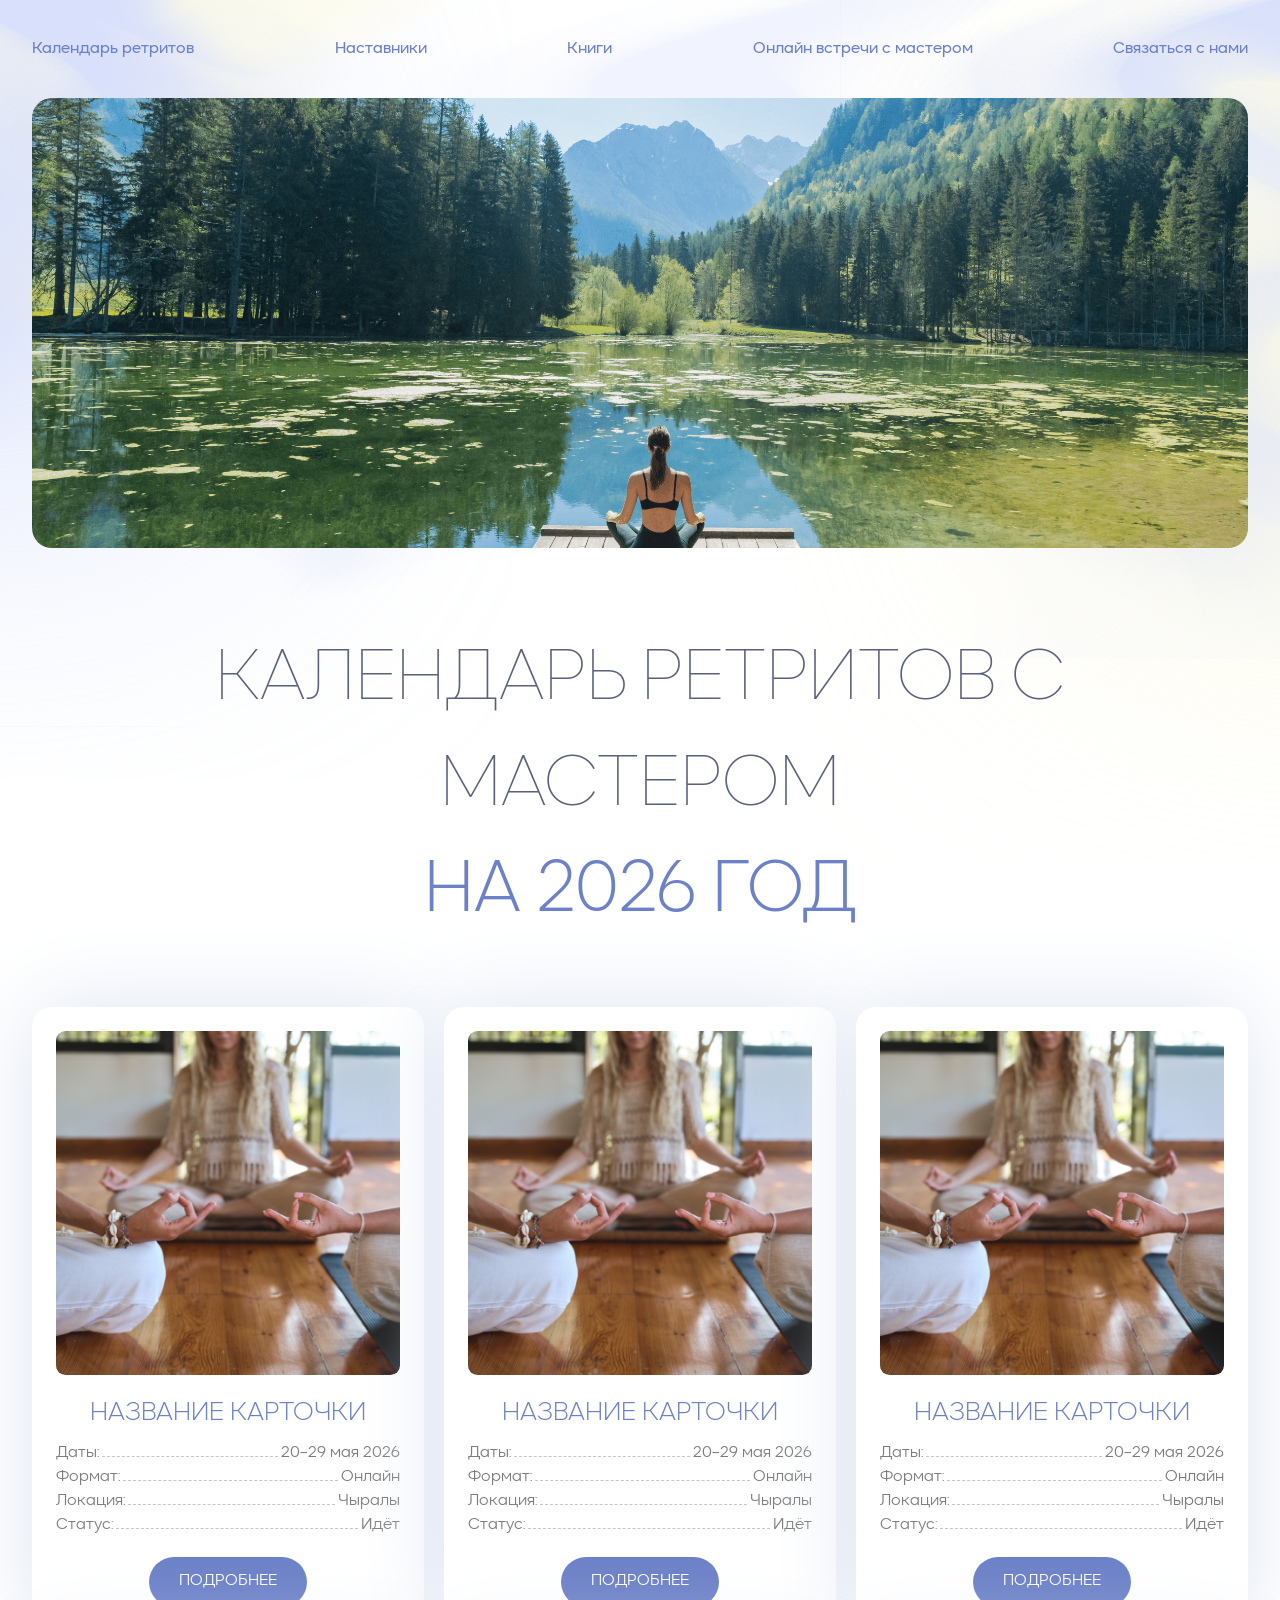
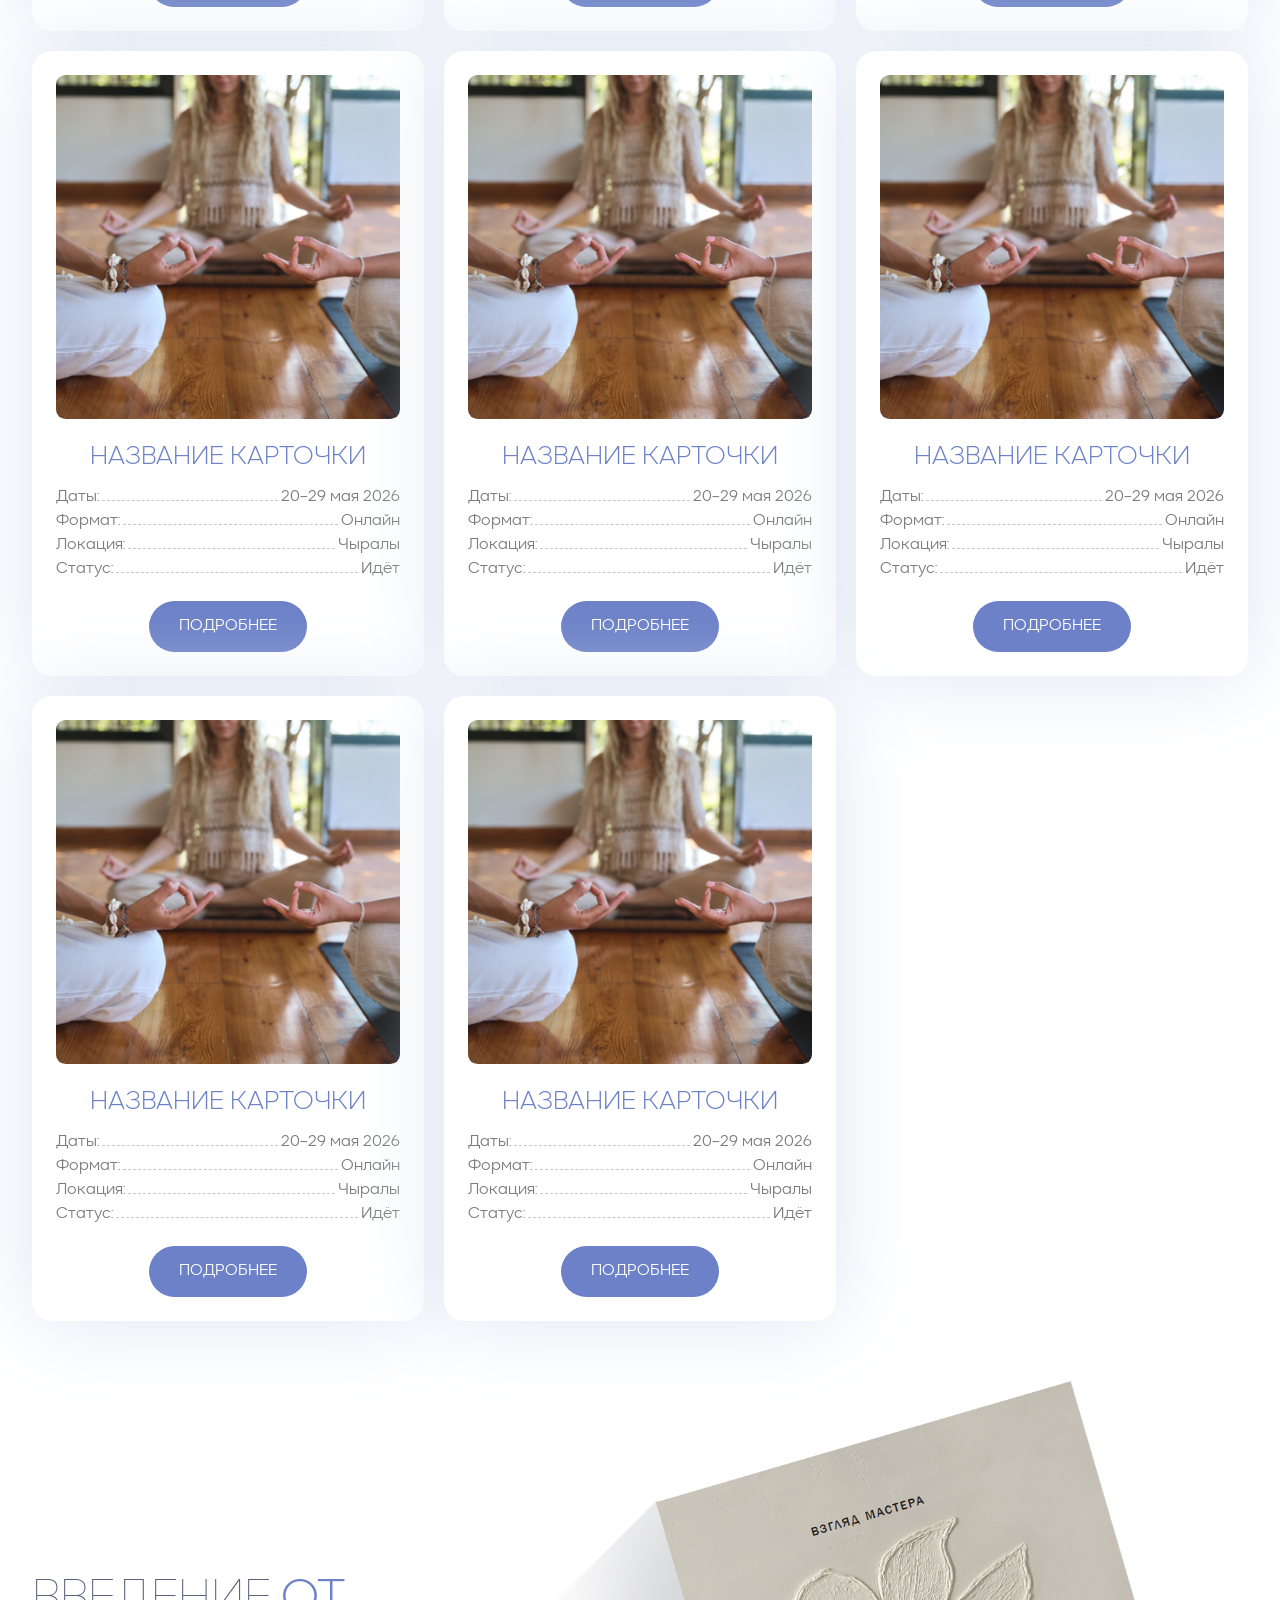
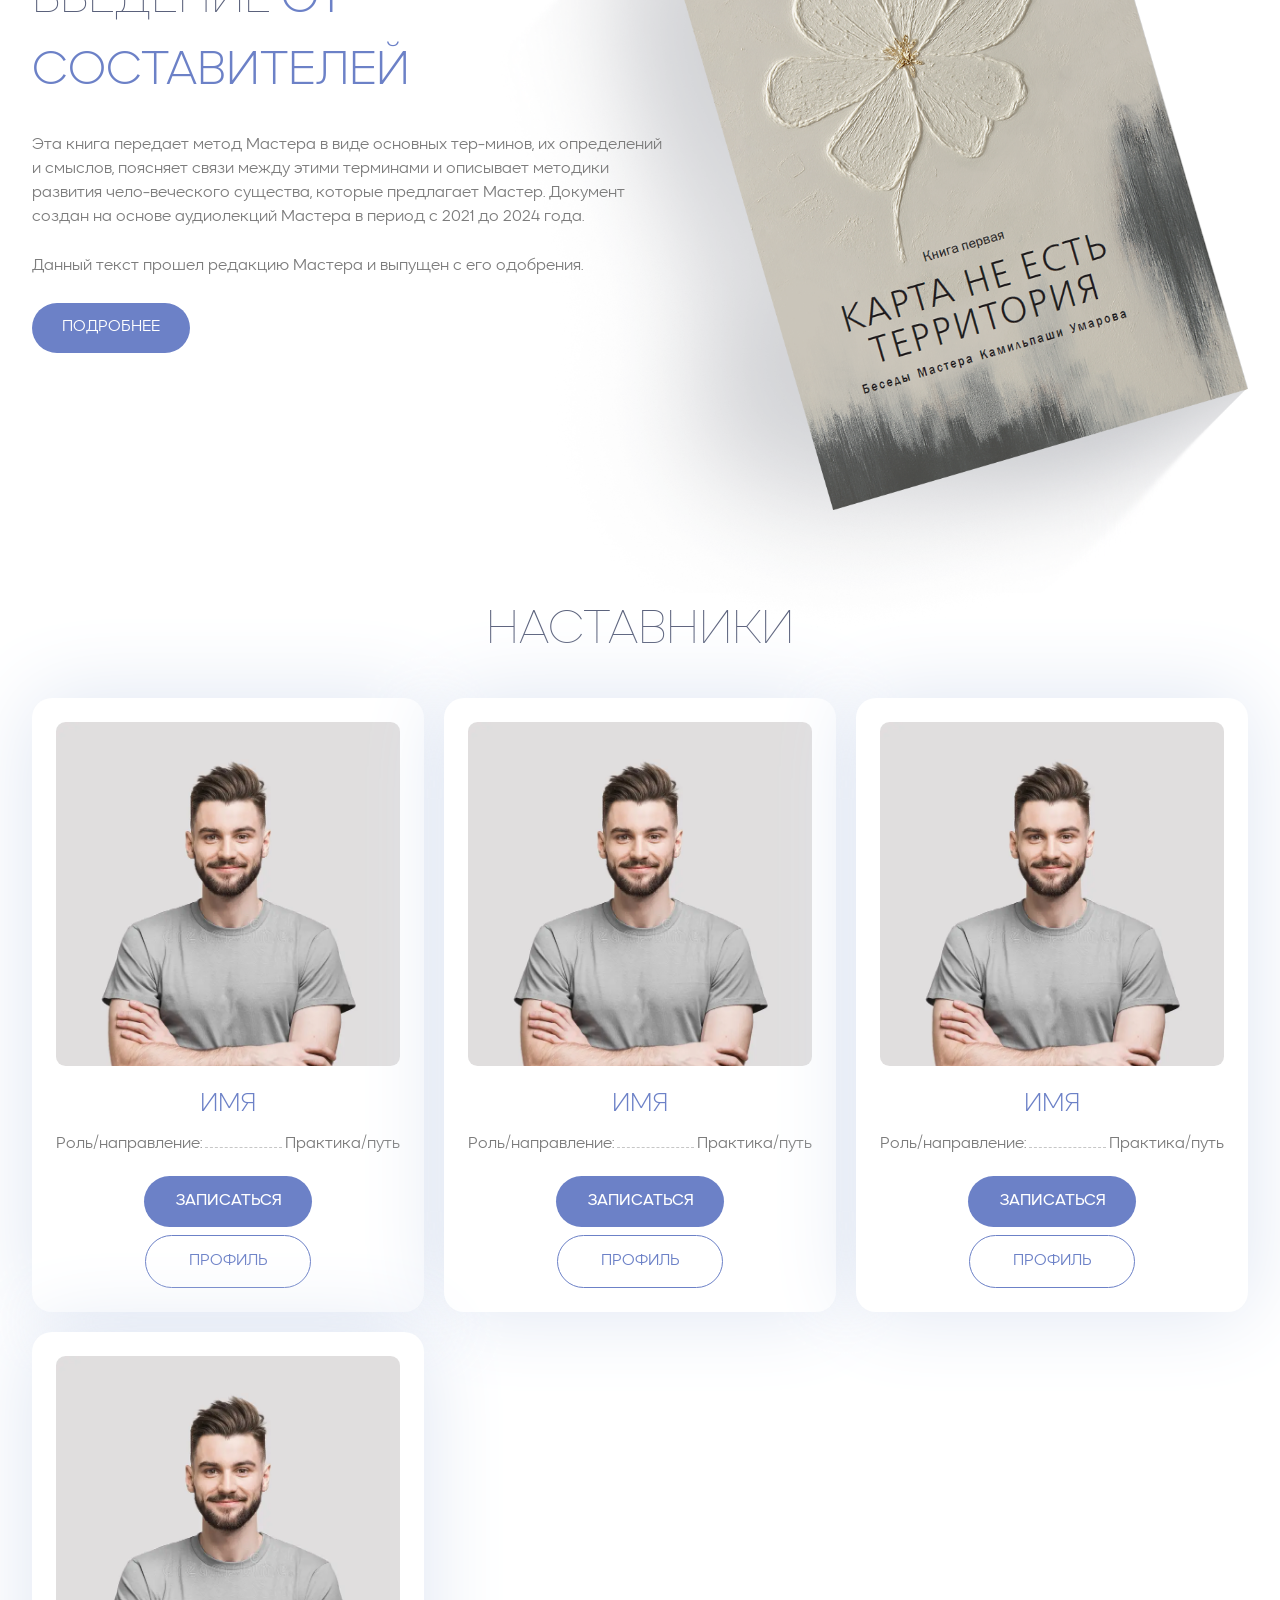
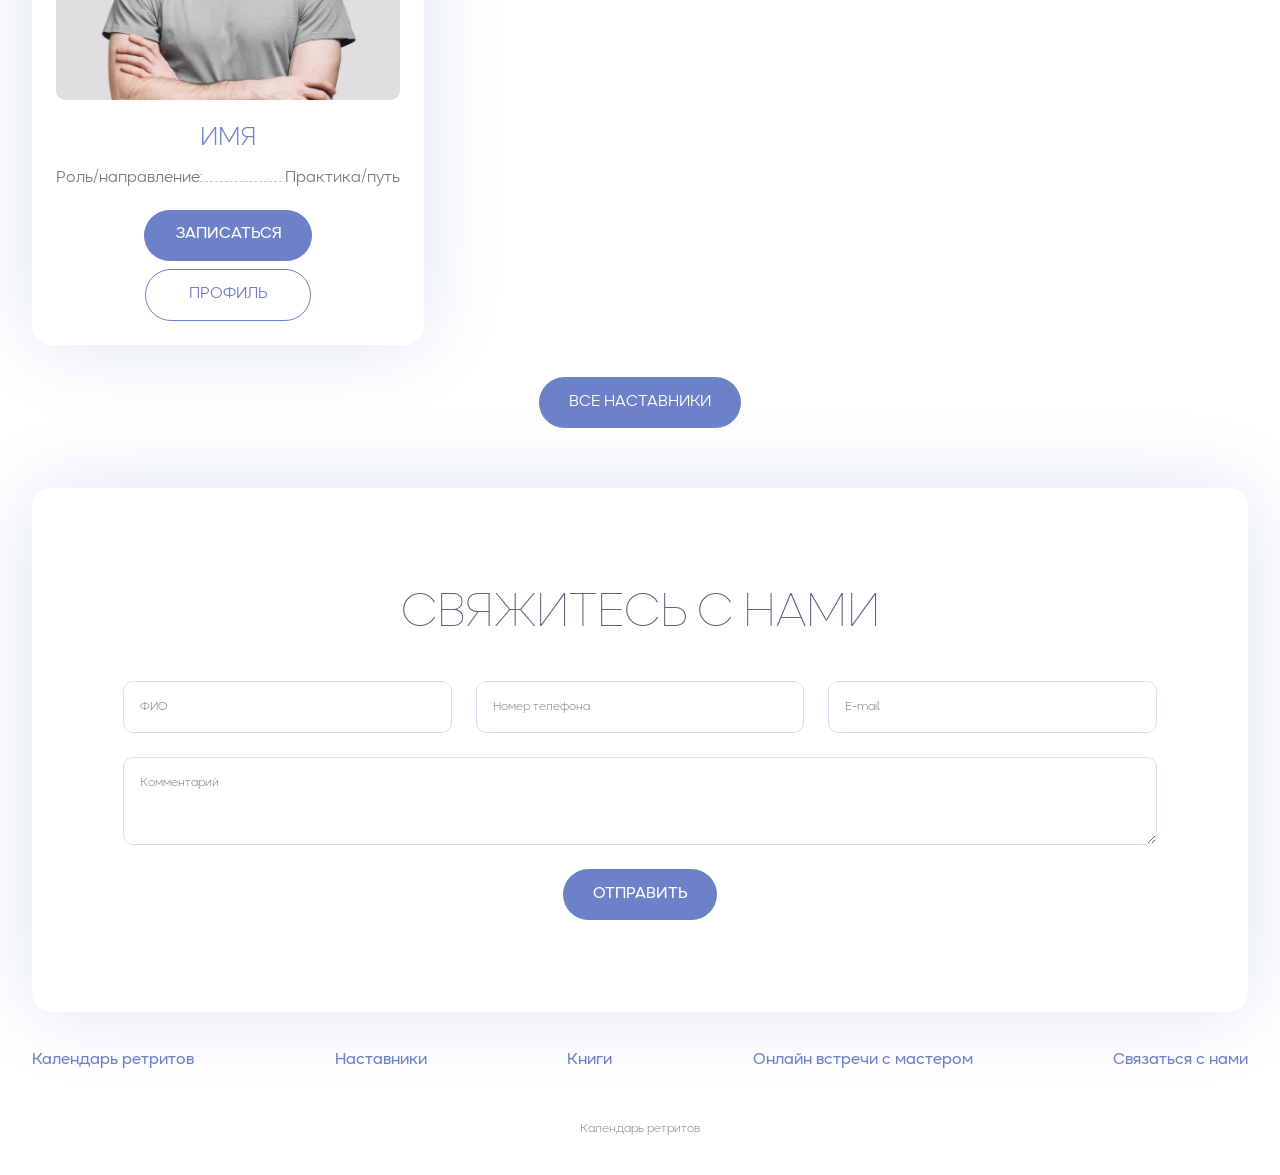
==== commit 647514cf: "update links" ====
--- a/index.html
+++ b/index.html
@@ -131,259 +131,259 @@
                   <span> Идёт </span>
                 </p>
               </div>
-              <a href="" class="btn">Подробнее</a>
-            </div>
-          </li>
-          <li>
-            <div class="card-item">
-              <img
-                class="card-image"
-                src="/assets/images/retreat.webp"
-                alt="retreat"
-              />
-              <div class="card-info">
-                <span class="card-title title-sm">Название карточки</span>
-
-                <p class="card-details">
-                  <span>Даты:</span>
-                  <span class="dots"></span>
-                  <span>
-                    <time datetime="2026-05-20/2026-05-29">20–29 мая 2026</time>
-                  </span>
-                </p>
-                <p class="card-details">
-                  <span>Формат:</span>
-                  <span class="dots"></span>
-                  <span> Онлайн </span>
-                </p>
-                <p class="card-details">
-                  <span>Локация:</span>
-                  <span class="dots"></span>
-                  <span> Чыралы </span>
-                </p>
-                <p class="card-details">
-                  <span>Статус:</span>
-                  <span class="dots"></span>
-                  <span> Идёт </span>
-                </p>
-              </div>
-              <a href="" class="btn">Подробнее</a>
-            </div>
-          </li>
-          <li>
-            <div class="card-item">
-              <img
-                class="card-image"
-                src="/assets/images/retreat.webp"
-                alt="retreat"
-              />
-              <div class="card-info">
-                <span class="card-title title-sm">Название карточки</span>
-
-                <p class="card-details">
-                  <span>Даты:</span>
-                  <span class="dots"></span>
-                  <span>
-                    <time datetime="2026-05-20/2026-05-29">20–29 мая 2026</time>
-                  </span>
-                </p>
-                <p class="card-details">
-                  <span>Формат:</span>
-                  <span class="dots"></span>
-                  <span> Онлайн </span>
-                </p>
-                <p class="card-details">
-                  <span>Локация:</span>
-                  <span class="dots"></span>
-                  <span> Чыралы </span>
-                </p>
-                <p class="card-details">
-                  <span>Статус:</span>
-                  <span class="dots"></span>
-                  <span> Идёт </span>
-                </p>
-              </div>
-              <a href="" class="btn">Подробнее</a>
-            </div>
-          </li>
-          <li>
-            <div class="card-item">
-              <img
-                class="card-image"
-                src="/assets/images/retreat.webp"
-                alt="retreat"
-              />
-              <div class="card-info">
-                <span class="card-title title-sm">Название карточки</span>
-
-                <p class="card-details">
-                  <span>Даты:</span>
-                  <span class="dots"></span>
-                  <span>
-                    <time datetime="2026-05-20/2026-05-29">20–29 мая 2026</time>
-                  </span>
-                </p>
-                <p class="card-details">
-                  <span>Формат:</span>
-                  <span class="dots"></span>
-                  <span> Онлайн </span>
-                </p>
-                <p class="card-details">
-                  <span>Локация:</span>
-                  <span class="dots"></span>
-                  <span> Чыралы </span>
-                </p>
-                <p class="card-details">
-                  <span>Статус:</span>
-                  <span class="dots"></span>
-                  <span> Идёт </span>
-                </p>
-              </div>
-              <a href="" class="btn">Подробнее</a>
-            </div>
-          </li>
-          <li>
-            <div class="card-item">
-              <img
-                class="card-image"
-                src="/assets/images/retreat.webp"
-                alt="retreat"
-              />
-              <div class="card-info">
-                <span class="card-title title-sm">Название карточки</span>
-
-                <p class="card-details">
-                  <span>Даты:</span>
-                  <span class="dots"></span>
-                  <span>
-                    <time datetime="2026-05-20/2026-05-29">20–29 мая 2026</time>
-                  </span>
-                </p>
-                <p class="card-details">
-                  <span>Формат:</span>
-                  <span class="dots"></span>
-                  <span> Онлайн </span>
-                </p>
-                <p class="card-details">
-                  <span>Локация:</span>
-                  <span class="dots"></span>
-                  <span> Чыралы </span>
-                </p>
-                <p class="card-details">
-                  <span>Статус:</span>
-                  <span class="dots"></span>
-                  <span> Идёт </span>
-                </p>
-              </div>
-              <a href="" class="btn">Подробнее</a>
-            </div>
-          </li>
-          <li>
-            <div class="card-item">
-              <img
-                class="card-image"
-                src="/assets/images/retreat.webp"
-                alt="retreat"
-              />
-              <div class="card-info">
-                <span class="card-title title-sm">Название карточки</span>
-
-                <p class="card-details">
-                  <span>Даты:</span>
-                  <span class="dots"></span>
-                  <span>
-                    <time datetime="2026-05-20/2026-05-29">20–29 мая 2026</time>
-                  </span>
-                </p>
-                <p class="card-details">
-                  <span>Формат:</span>
-                  <span class="dots"></span>
-                  <span> Онлайн </span>
-                </p>
-                <p class="card-details">
-                  <span>Локация:</span>
-                  <span class="dots"></span>
-                  <span> Чыралы </span>
-                </p>
-                <p class="card-details">
-                  <span>Статус:</span>
-                  <span class="dots"></span>
-                  <span> Идёт </span>
-                </p>
-              </div>
-              <a href="" class="btn">Подробнее</a>
-            </div>
-          </li>
-          <li>
-            <div class="card-item">
-              <img
-                class="card-image"
-                src="/assets/images/retreat.webp"
-                alt="retreat"
-              />
-              <div class="card-info">
-                <span class="card-title title-sm">Название карточки</span>
-
-                <p class="card-details">
-                  <span>Даты:</span>
-                  <span class="dots"></span>
-                  <span>
-                    <time datetime="2026-05-20/2026-05-29">20–29 мая 2026</time>
-                  </span>
-                </p>
-                <p class="card-details">
-                  <span>Формат:</span>
-                  <span class="dots"></span>
-                  <span> Онлайн </span>
-                </p>
-                <p class="card-details">
-                  <span>Локация:</span>
-                  <span class="dots"></span>
-                  <span> Чыралы </span>
-                </p>
-                <p class="card-details">
-                  <span>Статус:</span>
-                  <span class="dots"></span>
-                  <span> Идёт </span>
-                </p>
-              </div>
-              <a href="" class="btn">Подробнее</a>
-            </div>
-          </li>
-          <li>
-            <div class="card-item">
-              <img
-                class="card-image"
-                src="/assets/images/retreat.webp"
-                alt="retreat"
-              />
-              <div class="card-info">
-                <span class="card-title title-sm">Название карточки</span>
-
-                <p class="card-details">
-                  <span>Даты:</span>
-                  <span class="dots"></span>
-                  <span>
-                    <time datetime="2026-05-20/2026-05-29">20–29 мая 2026</time>
-                  </span>
-                </p>
-                <p class="card-details">
-                  <span>Формат:</span>
-                  <span class="dots"></span>
-                  <span> Онлайн </span>
-                </p>
-                <p class="card-details">
-                  <span>Локация:</span>
-                  <span class="dots"></span>
-                  <span> Чыралы </span>
-                </p>
-                <p class="card-details">
-                  <span>Статус:</span>
-                  <span class="dots"></span>
-                  <span> Идёт </span>
-                </p>
-              </div>
-              <a href="" class="btn">Подробнее</a>
+              <a href="/event.html" class="btn">Подробнее</a>
+            </div>
+          </li>
+          <li>
+            <div class="card-item">
+              <img
+                class="card-image"
+                src="/assets/images/retreat.webp"
+                alt="retreat"
+              />
+              <div class="card-info">
+                <span class="card-title title-sm">Название карточки</span>
+
+                <p class="card-details">
+                  <span>Даты:</span>
+                  <span class="dots"></span>
+                  <span>
+                    <time datetime="2026-05-20/2026-05-29">20–29 мая 2026</time>
+                  </span>
+                </p>
+                <p class="card-details">
+                  <span>Формат:</span>
+                  <span class="dots"></span>
+                  <span> Онлайн </span>
+                </p>
+                <p class="card-details">
+                  <span>Локация:</span>
+                  <span class="dots"></span>
+                  <span> Чыралы </span>
+                </p>
+                <p class="card-details">
+                  <span>Статус:</span>
+                  <span class="dots"></span>
+                  <span> Идёт </span>
+                </p>
+              </div>
+              <a href="/event.html" class="btn">Подробнее</a>
+            </div>
+          </li>
+          <li>
+            <div class="card-item">
+              <img
+                class="card-image"
+                src="/assets/images/retreat.webp"
+                alt="retreat"
+              />
+              <div class="card-info">
+                <span class="card-title title-sm">Название карточки</span>
+
+                <p class="card-details">
+                  <span>Даты:</span>
+                  <span class="dots"></span>
+                  <span>
+                    <time datetime="2026-05-20/2026-05-29">20–29 мая 2026</time>
+                  </span>
+                </p>
+                <p class="card-details">
+                  <span>Формат:</span>
+                  <span class="dots"></span>
+                  <span> Онлайн </span>
+                </p>
+                <p class="card-details">
+                  <span>Локация:</span>
+                  <span class="dots"></span>
+                  <span> Чыралы </span>
+                </p>
+                <p class="card-details">
+                  <span>Статус:</span>
+                  <span class="dots"></span>
+                  <span> Идёт </span>
+                </p>
+              </div>
+              <a href="/event.html" class="btn">Подробнее</a>
+            </div>
+          </li>
+          <li>
+            <div class="card-item">
+              <img
+                class="card-image"
+                src="/assets/images/retreat.webp"
+                alt="retreat"
+              />
+              <div class="card-info">
+                <span class="card-title title-sm">Название карточки</span>
+
+                <p class="card-details">
+                  <span>Даты:</span>
+                  <span class="dots"></span>
+                  <span>
+                    <time datetime="2026-05-20/2026-05-29">20–29 мая 2026</time>
+                  </span>
+                </p>
+                <p class="card-details">
+                  <span>Формат:</span>
+                  <span class="dots"></span>
+                  <span> Онлайн </span>
+                </p>
+                <p class="card-details">
+                  <span>Локация:</span>
+                  <span class="dots"></span>
+                  <span> Чыралы </span>
+                </p>
+                <p class="card-details">
+                  <span>Статус:</span>
+                  <span class="dots"></span>
+                  <span> Идёт </span>
+                </p>
+              </div>
+              <a href="/event.html" class="btn">Подробнее</a>
+            </div>
+          </li>
+          <li>
+            <div class="card-item">
+              <img
+                class="card-image"
+                src="/assets/images/retreat.webp"
+                alt="retreat"
+              />
+              <div class="card-info">
+                <span class="card-title title-sm">Название карточки</span>
+
+                <p class="card-details">
+                  <span>Даты:</span>
+                  <span class="dots"></span>
+                  <span>
+                    <time datetime="2026-05-20/2026-05-29">20–29 мая 2026</time>
+                  </span>
+                </p>
+                <p class="card-details">
+                  <span>Формат:</span>
+                  <span class="dots"></span>
+                  <span> Онлайн </span>
+                </p>
+                <p class="card-details">
+                  <span>Локация:</span>
+                  <span class="dots"></span>
+                  <span> Чыралы </span>
+                </p>
+                <p class="card-details">
+                  <span>Статус:</span>
+                  <span class="dots"></span>
+                  <span> Идёт </span>
+                </p>
+              </div>
+              <a href="/event.html" class="btn">Подробнее</a>
+            </div>
+          </li>
+          <li>
+            <div class="card-item">
+              <img
+                class="card-image"
+                src="/assets/images/retreat.webp"
+                alt="retreat"
+              />
+              <div class="card-info">
+                <span class="card-title title-sm">Название карточки</span>
+
+                <p class="card-details">
+                  <span>Даты:</span>
+                  <span class="dots"></span>
+                  <span>
+                    <time datetime="2026-05-20/2026-05-29">20–29 мая 2026</time>
+                  </span>
+                </p>
+                <p class="card-details">
+                  <span>Формат:</span>
+                  <span class="dots"></span>
+                  <span> Онлайн </span>
+                </p>
+                <p class="card-details">
+                  <span>Локация:</span>
+                  <span class="dots"></span>
+                  <span> Чыралы </span>
+                </p>
+                <p class="card-details">
+                  <span>Статус:</span>
+                  <span class="dots"></span>
+                  <span> Идёт </span>
+                </p>
+              </div>
+              <a href="/event.html" class="btn">Подробнее</a>
+            </div>
+          </li>
+          <li>
+            <div class="card-item">
+              <img
+                class="card-image"
+                src="/assets/images/retreat.webp"
+                alt="retreat"
+              />
+              <div class="card-info">
+                <span class="card-title title-sm">Название карточки</span>
+
+                <p class="card-details">
+                  <span>Даты:</span>
+                  <span class="dots"></span>
+                  <span>
+                    <time datetime="2026-05-20/2026-05-29">20–29 мая 2026</time>
+                  </span>
+                </p>
+                <p class="card-details">
+                  <span>Формат:</span>
+                  <span class="dots"></span>
+                  <span> Онлайн </span>
+                </p>
+                <p class="card-details">
+                  <span>Локация:</span>
+                  <span class="dots"></span>
+                  <span> Чыралы </span>
+                </p>
+                <p class="card-details">
+                  <span>Статус:</span>
+                  <span class="dots"></span>
+                  <span> Идёт </span>
+                </p>
+              </div>
+              <a href="/event.html" class="btn">Подробнее</a>
+            </div>
+          </li>
+          <li>
+            <div class="card-item">
+              <img
+                class="card-image"
+                src="/assets/images/retreat.webp"
+                alt="retreat"
+              />
+              <div class="card-info">
+                <span class="card-title title-sm">Название карточки</span>
+
+                <p class="card-details">
+                  <span>Даты:</span>
+                  <span class="dots"></span>
+                  <span>
+                    <time datetime="2026-05-20/2026-05-29">20–29 мая 2026</time>
+                  </span>
+                </p>
+                <p class="card-details">
+                  <span>Формат:</span>
+                  <span class="dots"></span>
+                  <span> Онлайн </span>
+                </p>
+                <p class="card-details">
+                  <span>Локация:</span>
+                  <span class="dots"></span>
+                  <span> Чыралы </span>
+                </p>
+                <p class="card-details">
+                  <span>Статус:</span>
+                  <span class="dots"></span>
+                  <span> Идёт </span>
+                </p>
+              </div>
+              <a href="/event.html" class="btn">Подробнее</a>
             </div>
           </li>
         </ul>
@@ -401,7 +401,7 @@
             период с 2021 до 2024 года.
           </p>
           <p>Данный текст прошел редакцию Мастера и выпущен с его одобрения.</p>
-          <a href="" class="btn">Подробнее</a>
+          <a href="/books.html" class="btn">Подробнее</a>
         </div>
         <img class="intro-image" src="/assets/images/book.png" alt="книга" />
       </section>
@@ -425,7 +425,7 @@
                 </p>
               </div>
               <button class="btn">Записаться</button>
-              <a class="btn white">профиль</a>
+              <a href="/mentor-page.html" class="btn white">профиль</a>
             </div>
           </li>
           <li>
@@ -445,7 +445,7 @@
                 </p>
               </div>
               <button class="btn">Записаться</button>
-              <a class="btn white">профиль</a>
+              <a href="/mentor-page.html" class="btn white">профиль</a>
             </div>
           </li>
           <li>
@@ -465,7 +465,7 @@
                 </p>
               </div>
               <button class="btn">Записаться</button>
-              <a class="btn white">профиль</a>
+              <a href="/mentor-page.html" class="btn white">профиль</a>
             </div>
           </li>
           <li>
@@ -485,7 +485,7 @@
                 </p>
               </div>
               <button class="btn">Записаться</button>
-              <a class="btn white">профиль</a>
+              <a href="/mentor-page.html" class="btn white">профиль</a>
             </div>
           </li>
         </ul>
--- a/styles/main.css
+++ b/styles/main.css
@@ -91,7 +91,7 @@
   display: inline-block;
   width: 100%;
   height: 100%;
-  position: absolute;
+  position: fixed;
   top: 0;
   left: 0;
   z-index: -1;
@@ -239,6 +239,7 @@
 }
 
 .card-item {
+  background-color: white;
   width: 100%;
   display: flex;
   flex-direction: column;
@@ -290,6 +291,7 @@
 }
 
 .contact-us {
+  background-color: white;
   padding: 5.7rem;
   box-shadow: var(--shadow);
   display: flex;
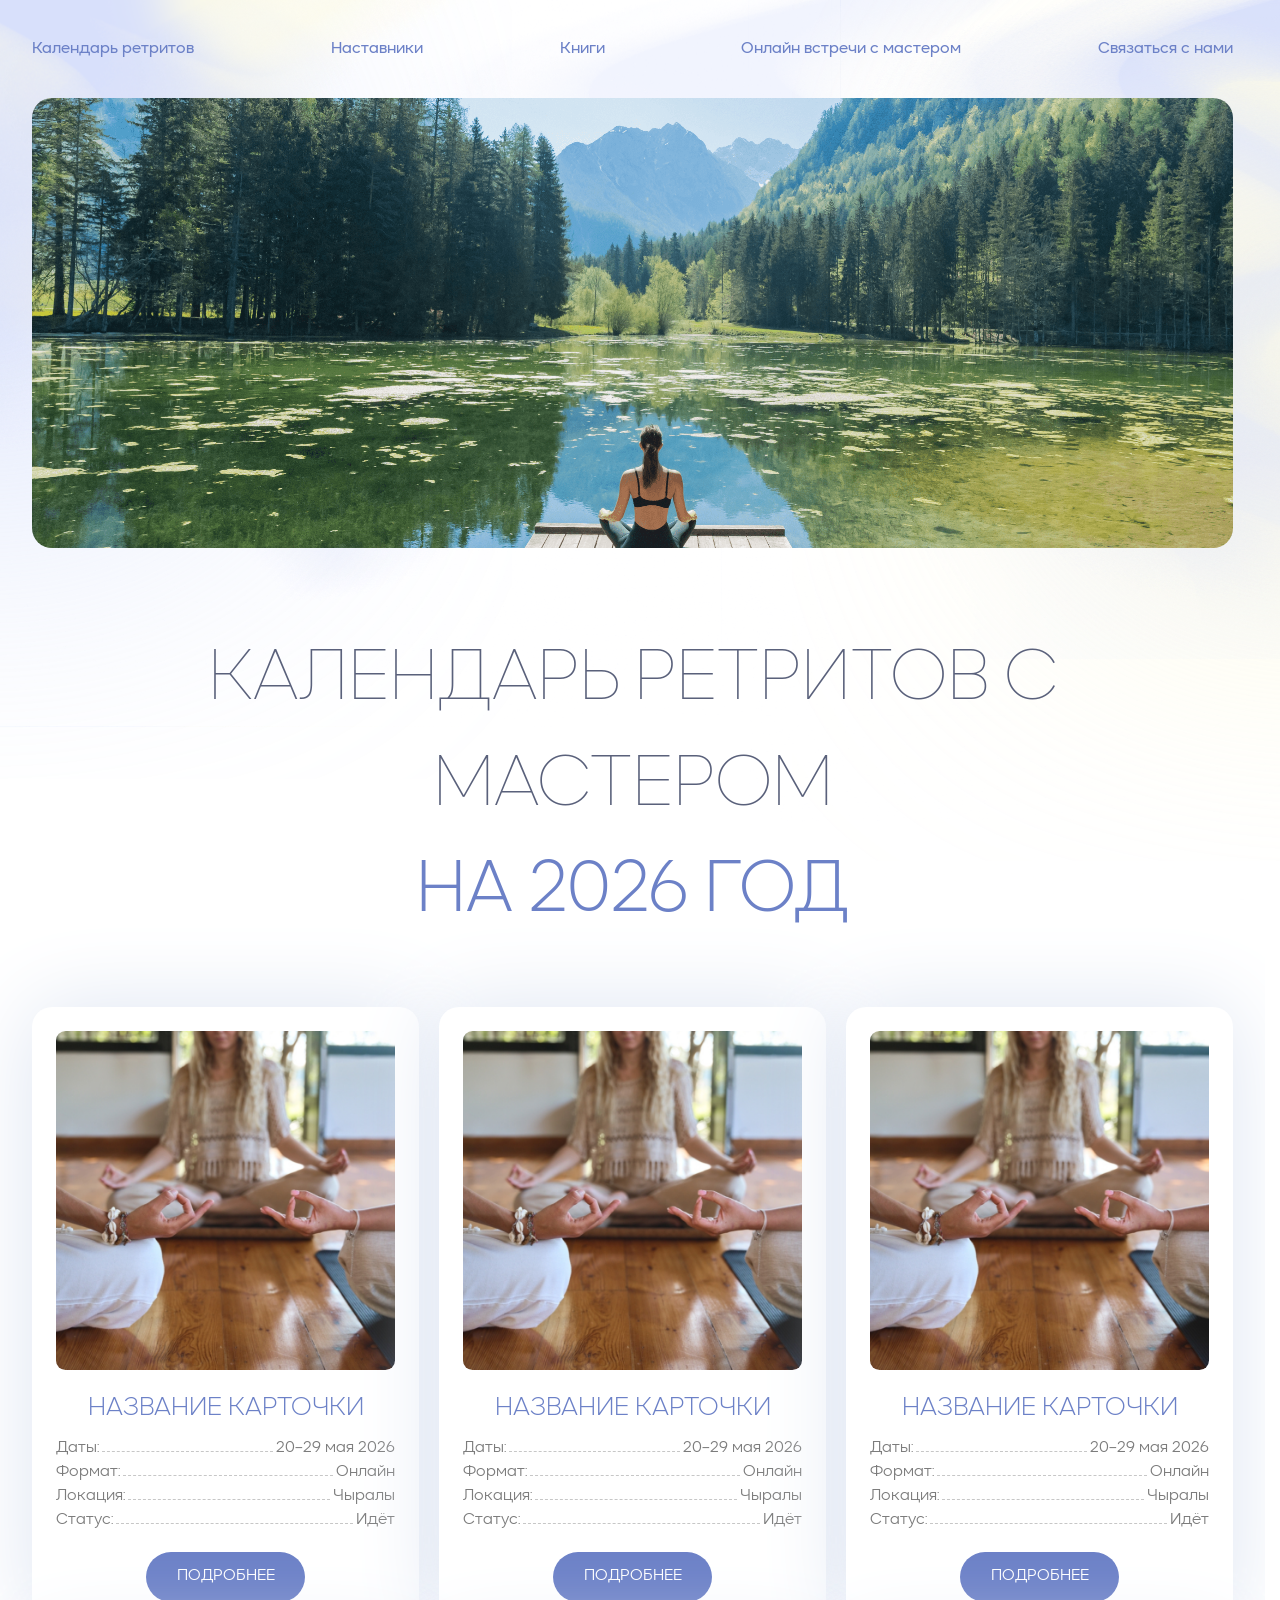
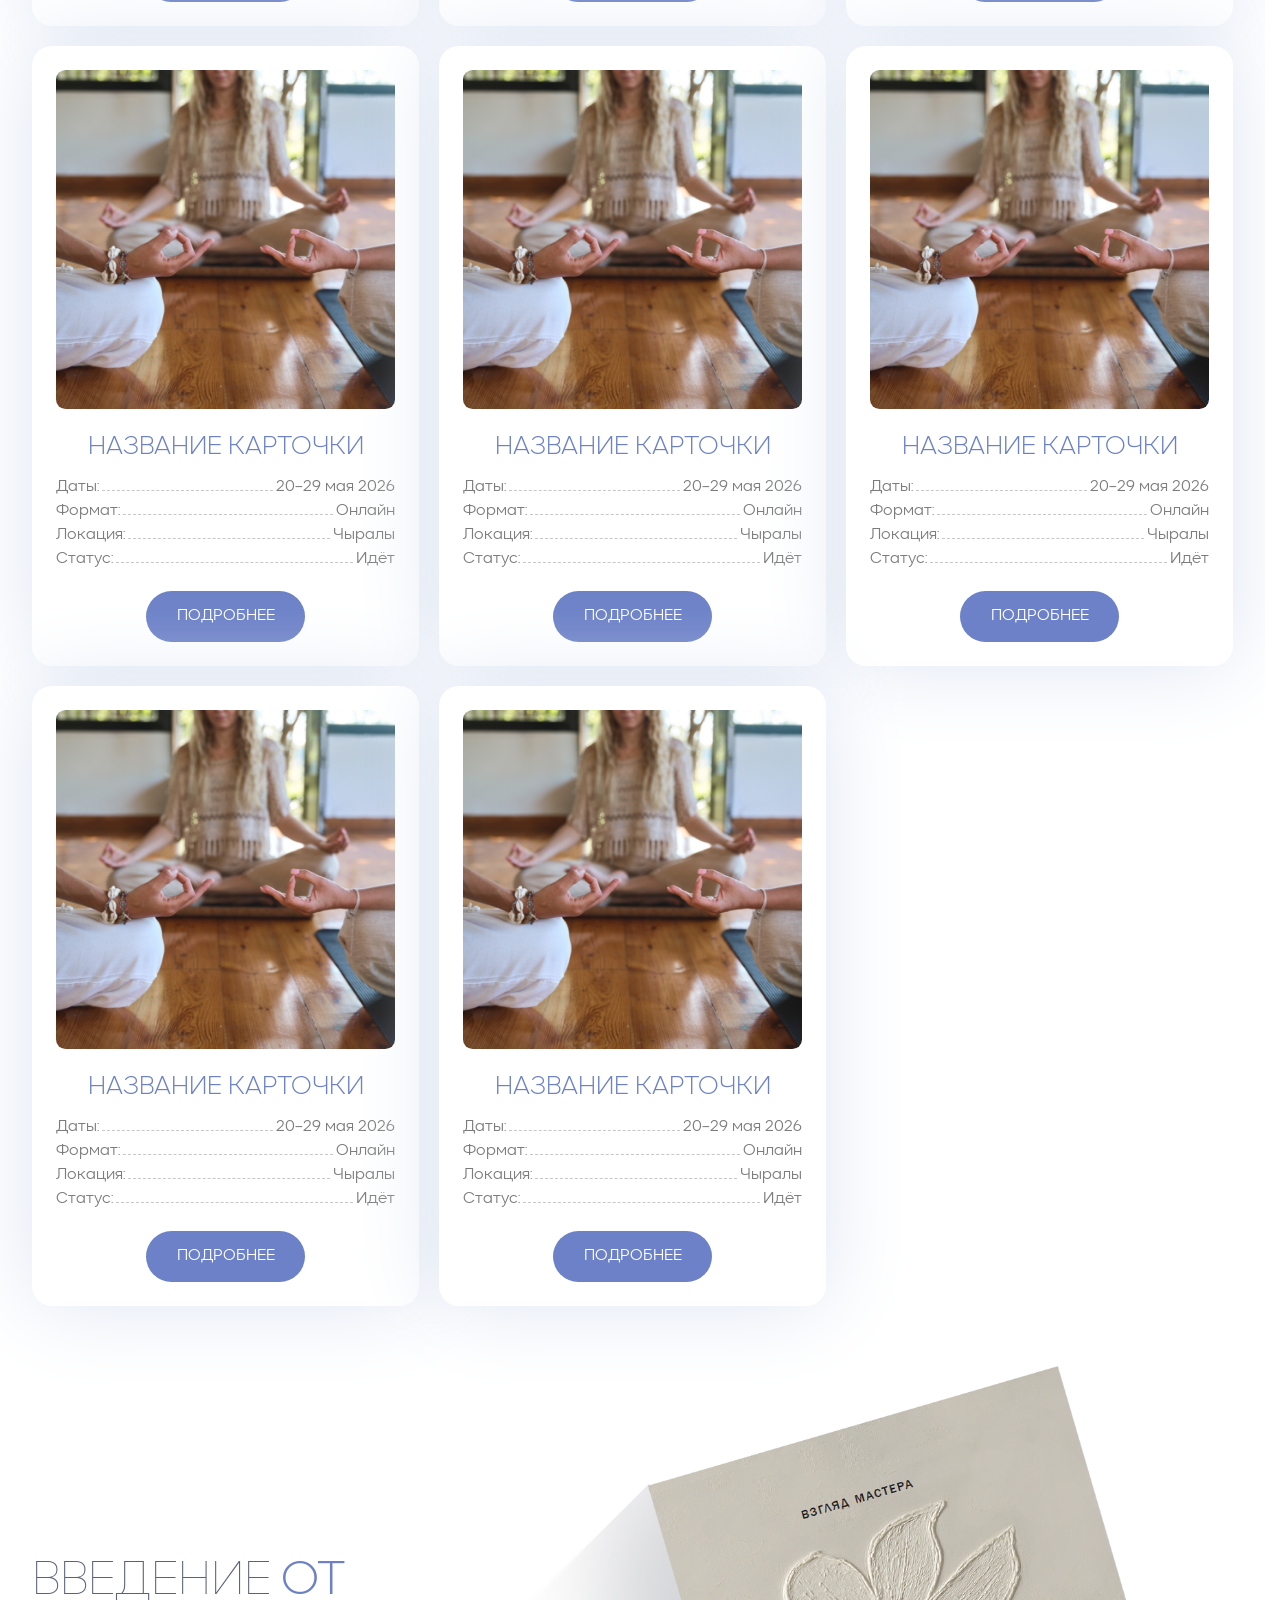
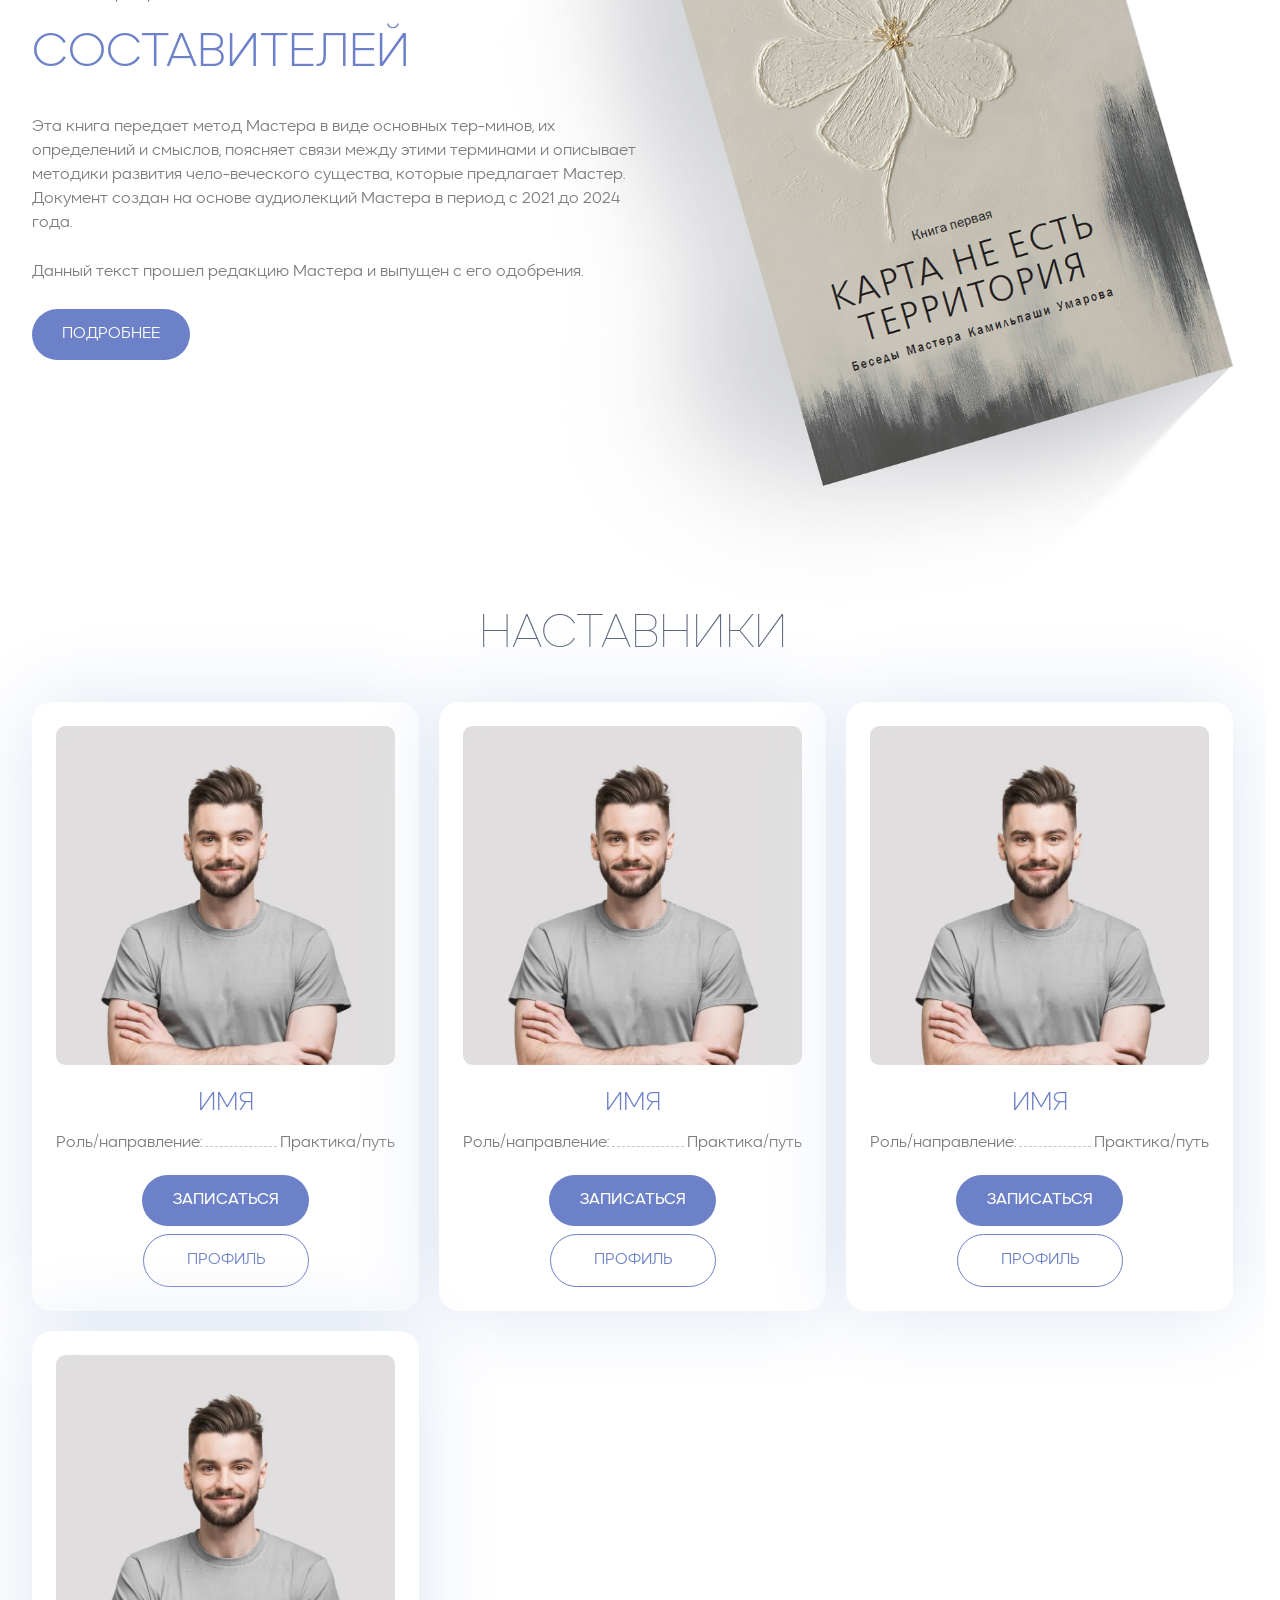
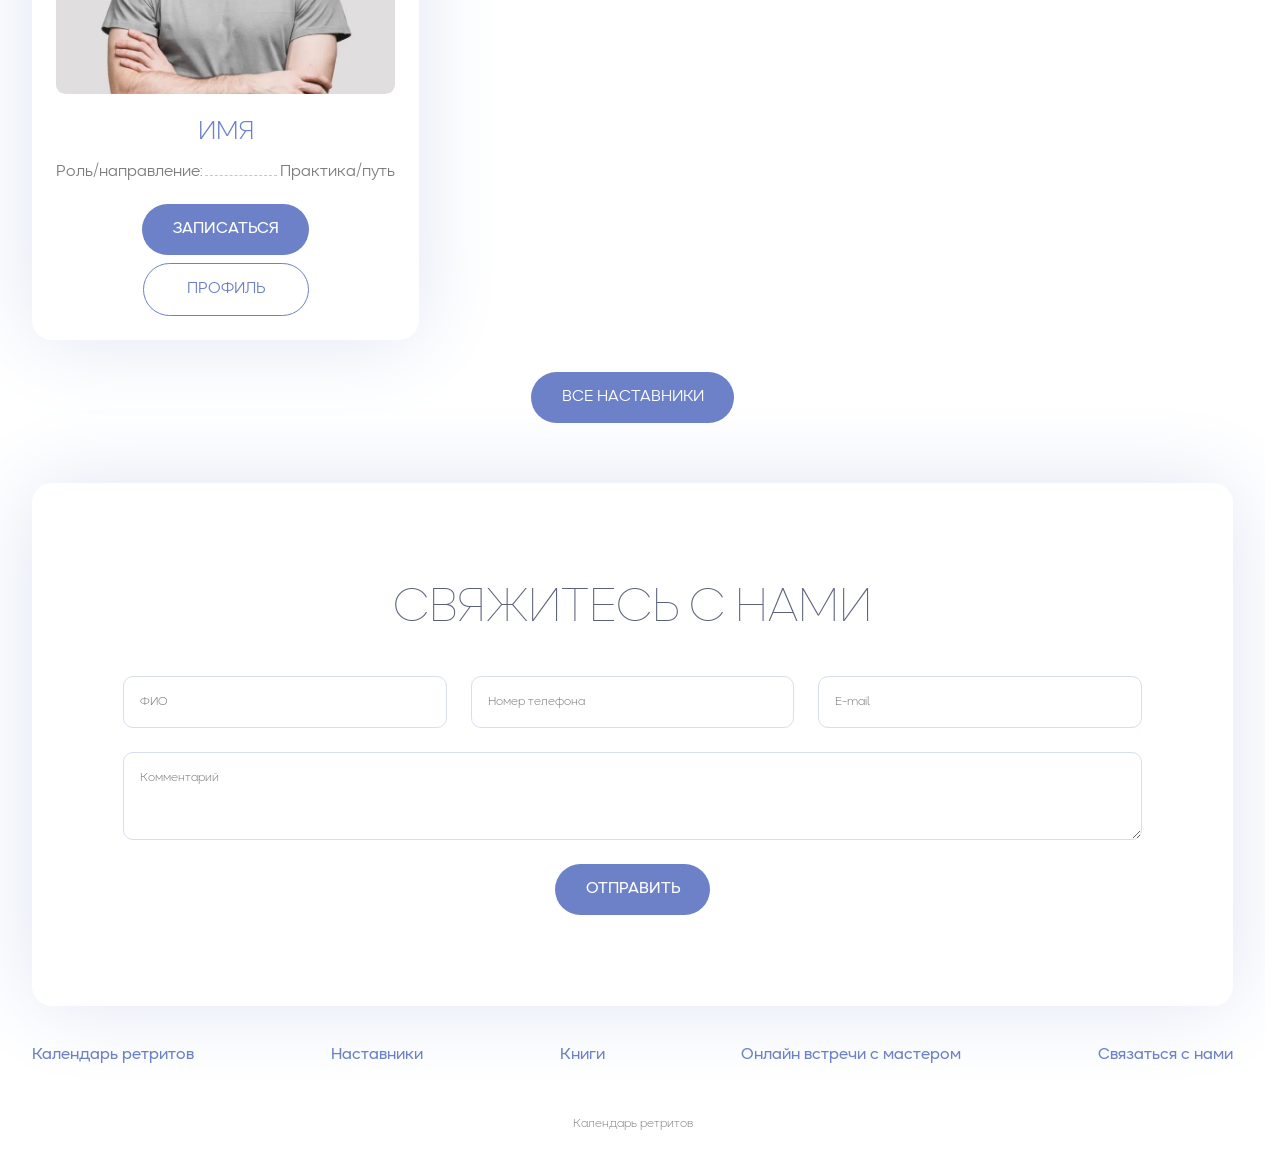
==== commit 415dd0ab: "modal forms and 404 added" ====
--- a/index.html
+++ b/index.html
@@ -79,7 +79,7 @@
             <a href="/online.html">Онлайн встречи с мастером</a>
           </li>
           <li>
-            <a href="/contact-uss.html">Связаться с нами</a>
+            <a href="/index.html#contact-us">Связаться с нами</a>
           </li>
         </ul>
       </nav>
@@ -424,7 +424,7 @@
                   <span> Практика/путь </span>
                 </p>
               </div>
-              <button class="btn">Записаться</button>
+              <button class="btn open-modal">Записаться</button>
               <a href="/mentor-page.html" class="btn white">профиль</a>
             </div>
           </li>
@@ -444,7 +444,7 @@
                   <span> Практика/путь </span>
                 </p>
               </div>
-              <button class="btn">Записаться</button>
+              <button class="btn open-modal">Записаться</button>
               <a href="/mentor-page.html" class="btn white">профиль</a>
             </div>
           </li>
@@ -464,7 +464,7 @@
                   <span> Практика/путь </span>
                 </p>
               </div>
-              <button class="btn">Записаться</button>
+              <button class="btn open-modal">Записаться</button>
               <a href="/mentor-page.html" class="btn white">профиль</a>
             </div>
           </li>
@@ -484,14 +484,14 @@
                   <span> Практика/путь </span>
                 </p>
               </div>
-              <button class="btn">Записаться</button>
+              <button class="btn open-modal">Записаться</button>
               <a href="/mentor-page.html" class="btn white">профиль</a>
             </div>
           </li>
         </ul>
         <a href="/mentors.html" class="btn">Все Наставники</a>
       </section>
-      <section class="contact-us section items-center">
+      <section id="contact-us" class="contact-us section items-center">
         <h2 class="contact-us-title title-lg center">Свяжитесь с нами</h2>
         <form action="" class="contact-us-form">
           <div class="contact-us-form-row">
@@ -527,7 +527,13 @@
             id="comment"
             placeholder="Комментарий"
           ></textarea>
-          <button type="submit" class="btn">Отправить</button>
+          <button
+            type="submit"
+            class="submit btn"
+            data-success-message="Успешно отправлено ✓"
+          >
+            Отправить
+          </button>
         </form>
       </section>
     </main>
@@ -547,12 +553,66 @@
             <a href="/online.html">Онлайн встречи с мастером</a>
           </li>
           <li>
-            <a href="/contact-uss.html">Связаться с нами</a>
+            <a href="/index.html#contact-us">Связаться с нами</a>
           </li>
         </ul>
       </nav>
       <span class="center">Календарь ретритов</span>
     </footer>
+    <div id="overlay" class="overlay"></div>
+    <div id="modal" class="modal">
+      <div class="modal-wrapper container">
+        <section id="contact-us" class="contact-us section items-center">
+          <button class="contact-us-close-btn close-modal" title="Закрыть">
+            <img src="/assets/icons/plus.svg" alt="Закрыть" />
+          </button>
+          <h2 class="contact-us-title title-lg center">Свяжитесь с нами</h2>
+
+          <form action="" class="contact-us-form">
+            <div class="contact-us-form-row">
+              <label class="visually-hidden" for="name"
+                >Фамилия имя отчество</label
+              >
+              <input
+                autocomplete="family-name"
+                id="name"
+                type="text"
+                placeholder="ФИО"
+              />
+              <label class="visually-hidden" for="phone">номер телефона</label>
+              <input
+                autocomplete="tel"
+                type="tel"
+                id="phone"
+                placeholder="Номер телефона"
+              />
+              <label class="visually-hidden" for="email">email</label>
+              <input
+                autocomplete="email"
+                type="email"
+                name="email"
+                id="email"
+                placeholder="E-mail"
+              />
+            </div>
+            <label class="visually-hidden" for="comment"></label>
+            <textarea
+              rows="3"
+              name="comment"
+              id="comment"
+              placeholder="Комментарий"
+            ></textarea>
+            <button
+              type="submit"
+              class="submit btn"
+              data-success-message="Успешно отправлено ✓"
+            >
+              Отправить
+            </button>
+          </form>
+        </section>
+      </div>
+    </div>
     <script src="main.js"></script>
   </body>
 </html>
--- a/styles/main.css
+++ b/styles/main.css
@@ -67,6 +67,8 @@
   --transition: 0.3s ease;
   color: var(--color-text-secondary);
   font-weight: 300;
+  scrollbar-gutter: stable;
+  scroll-behavior: smooth;
 }
 
 .visually-hidden {
@@ -96,6 +98,17 @@
   left: 0;
   z-index: -1;
   background: url(/assets/images/abstraction.svg) top/cover no-repeat;
+}
+
+.not-found {
+  width: 50%;
+  margin: 0 auto;
+  gap: 1rem;
+}
+
+.not-found h1 {
+  font-size: 26vw;
+  line-height: 24vw;
 }
 
 .section {
@@ -350,6 +363,112 @@
   gap: 3rem;
 }
 
+.overlay {
+  background-color: #5a617b3b;
+  background-color: #7c7c7c8d;
+  position: fixed;
+  top: 0;
+  left: 0;
+  width: 100%;
+  height: 100%;
+  z-index: 200;
+  opacity: 0;
+  visibility: hidden;
+  pointer-events: none;
+  transition:
+    opacity 0.28s ease,
+    visibility 0.28s ease;
+}
+
+.overlay.is-open {
+  opacity: 1;
+  visibility: visible;
+  pointer-events: auto;
+}
+
+.modal {
+  position: fixed;
+  top: 0;
+  left: 0;
+  width: 100%;
+  height: 100%;
+  z-index: 300;
+  display: flex;
+  align-items: center;
+  justify-content: center;
+  opacity: 0;
+  visibility: hidden;
+  pointer-events: none;
+  transition:
+    opacity 0.28s ease,
+    visibility 0.28s ease;
+}
+
+.modal.is-open {
+  opacity: 1;
+  visibility: visible;
+  pointer-events: auto;
+}
+
+.modal-wrapper {
+  max-width: 400px;
+  width: 100%;
+  position: relative;
+  transform: translateY(0.75rem) scale(0.98);
+  transition: transform 0.32s cubic-bezier(0.22, 1, 0.36, 1);
+}
+
+.modal.is-open .modal-wrapper {
+  transform: translateY(0) scale(1);
+}
+
+@media (prefers-reduced-motion: reduce) {
+  .overlay,
+  .modal,
+  .modal-wrapper {
+    transition-duration: 0.01ms !important;
+  }
+
+  .modal-wrapper {
+    transform: none;
+  }
+
+  .modal.is-open .modal-wrapper {
+    transform: none;
+  }
+}
+
+.modal-wrapper .contact-us {
+  box-shadow: none;
+  padding: 3.5rem 2rem 2rem 2rem;
+}
+
+.modal-wrapper .contact-us-close-btn {
+  position: absolute;
+  width: 24px;
+  aspect-ratio: 1;
+  top: 1rem;
+  right: 1rem;
+  background-color: transparent;
+  border: none;
+  cursor: pointer;
+}
+
+.modal-wrapper .contact-us-close-btn img {
+  width: 100%;
+  height: 100%;
+  object-fit: contain;
+  transform: rotate(45deg);
+}
+
+.modal-wrapper .contact-us-title {
+  font-size: 1.9rem;
+}
+
+.modal-wrapper .contact-us-form-row {
+  grid-template-columns: 1fr;
+}
+
 @media screen and (max-width: 1470px) {
   .container,
   .header {
@@ -433,6 +552,10 @@
 
   body::before {
     background-size: contain;
+  }
+
+  .not-found {
+    width: 100%;
   }
 
   .main {
@@ -584,4 +707,13 @@
   .contact-us {
     padding: 1rem;
   }
-}
+
+  .modal-wrapper .contact-us {
+    box-shadow: none;
+    padding: 2.5rem 1rem 1rem 1rem;
+  }
+
+  .modal-wrapper .contact-us-title {
+    font-size: 1.5rem;
+  }
+}
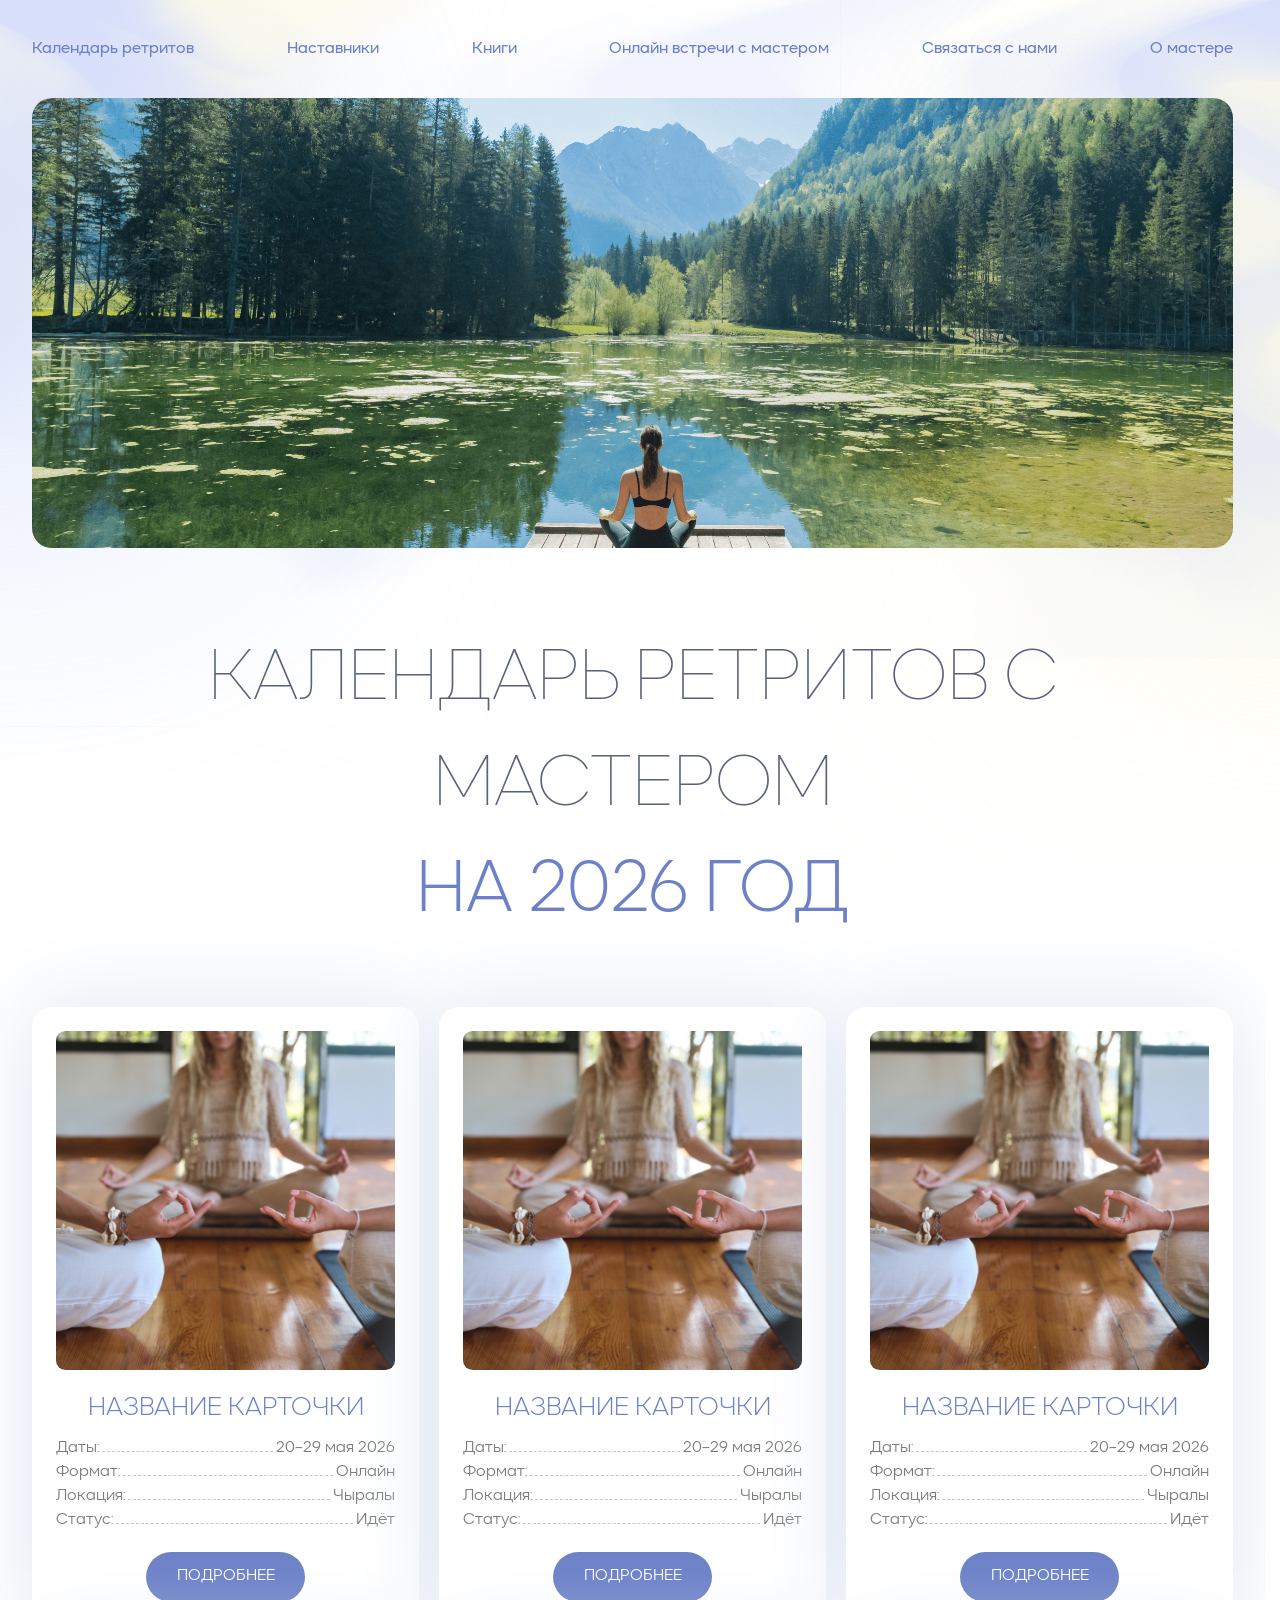
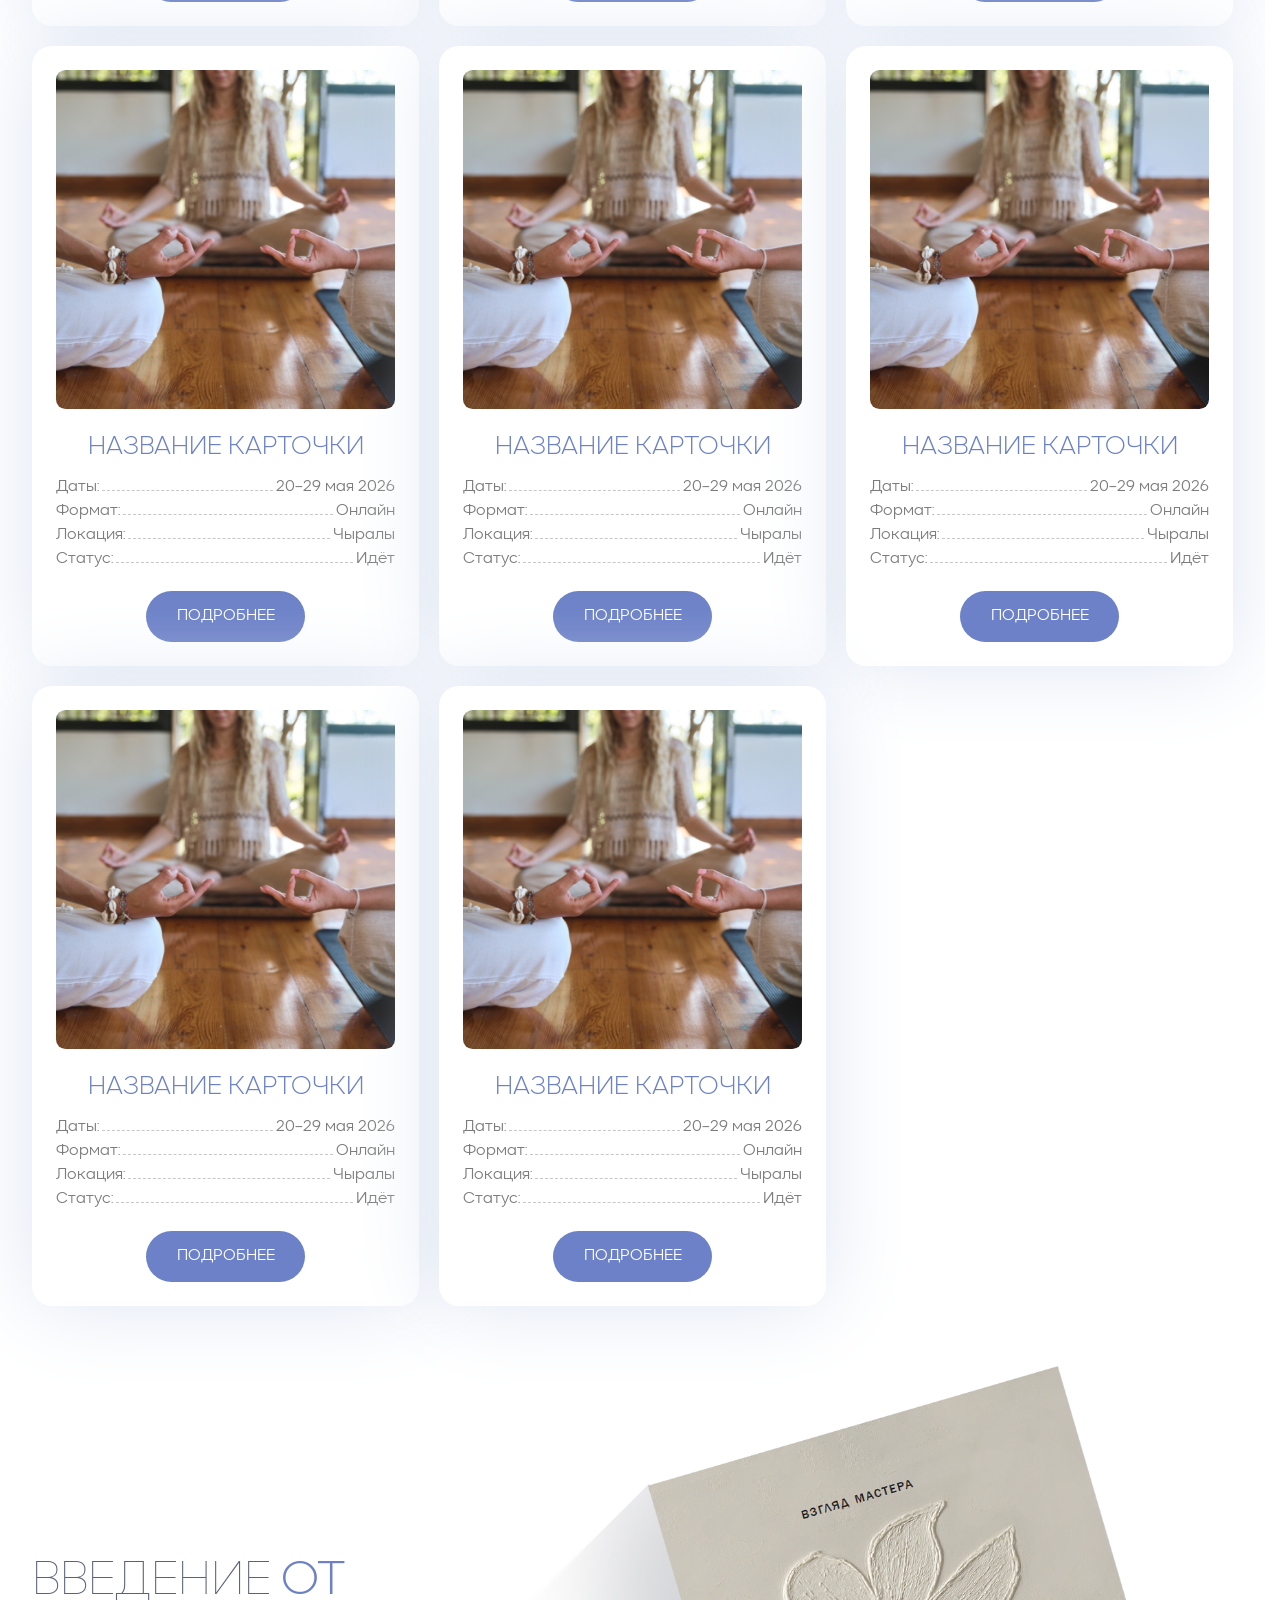
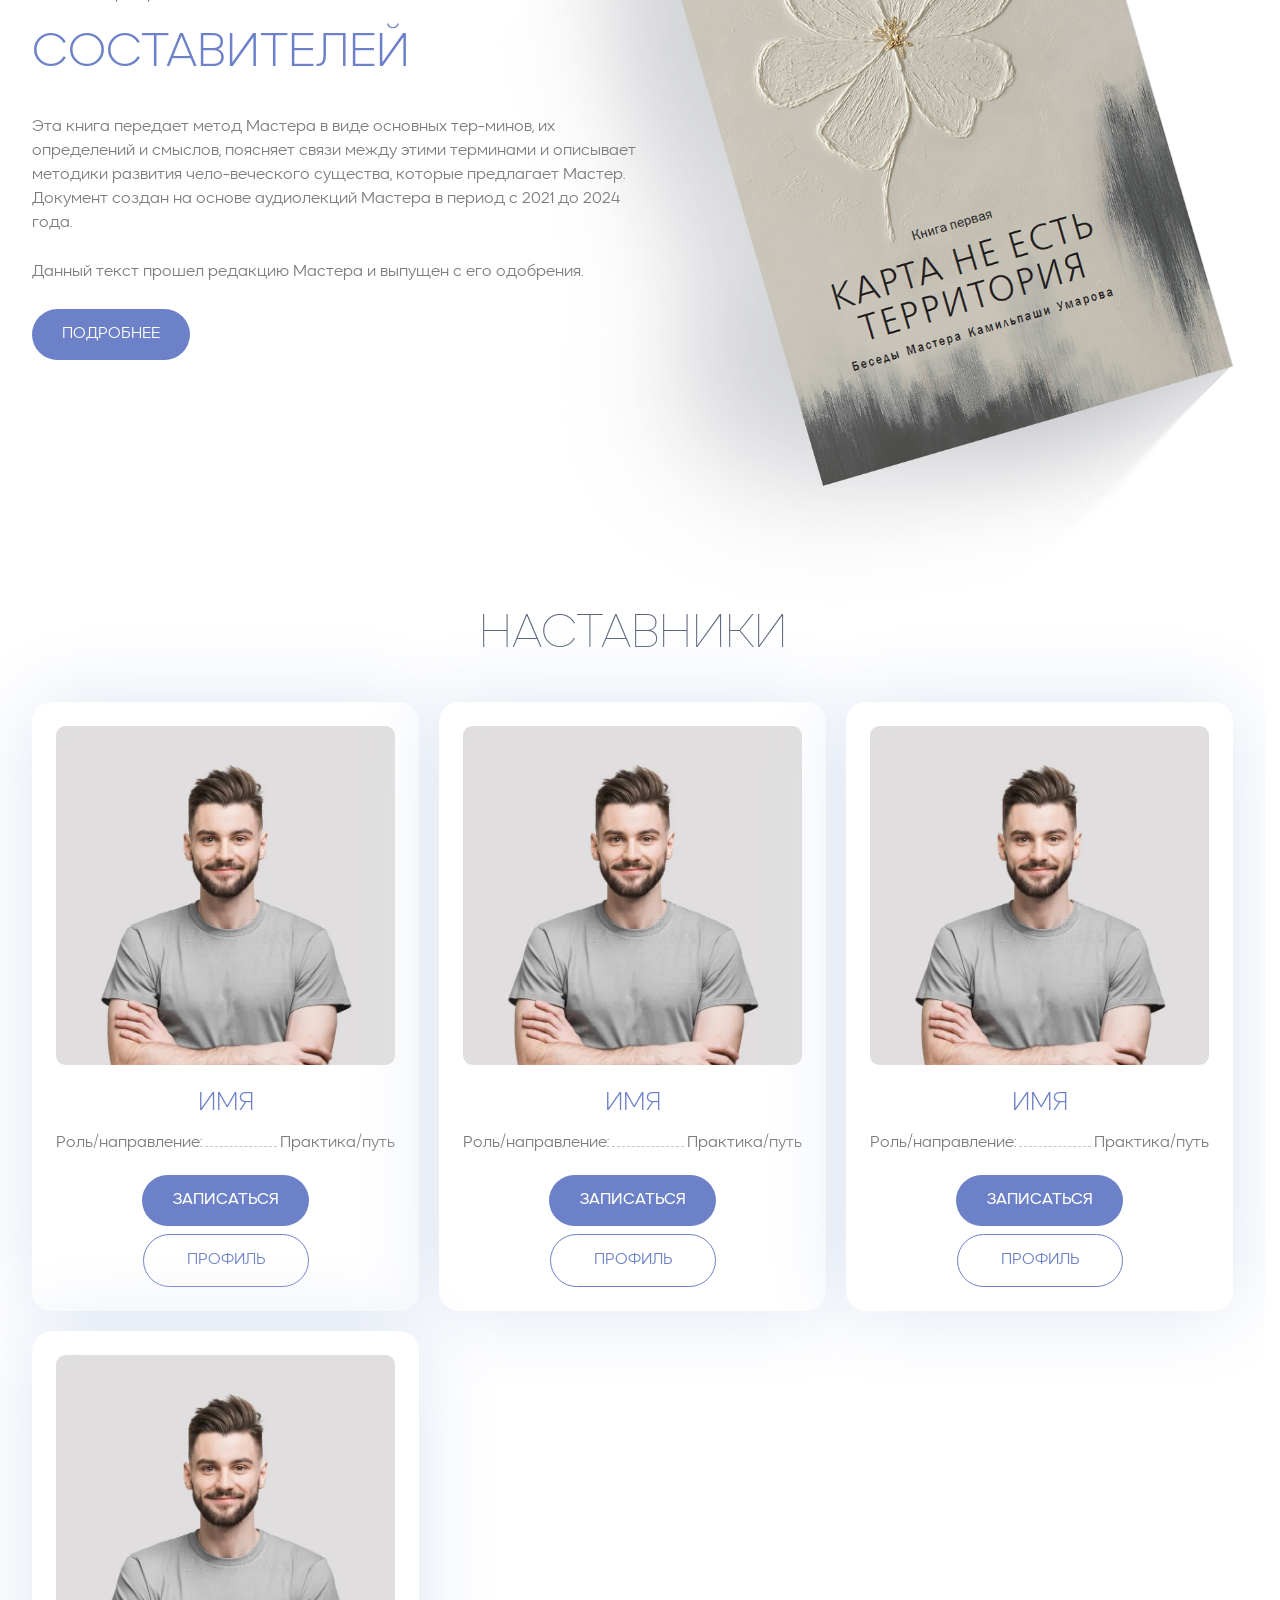
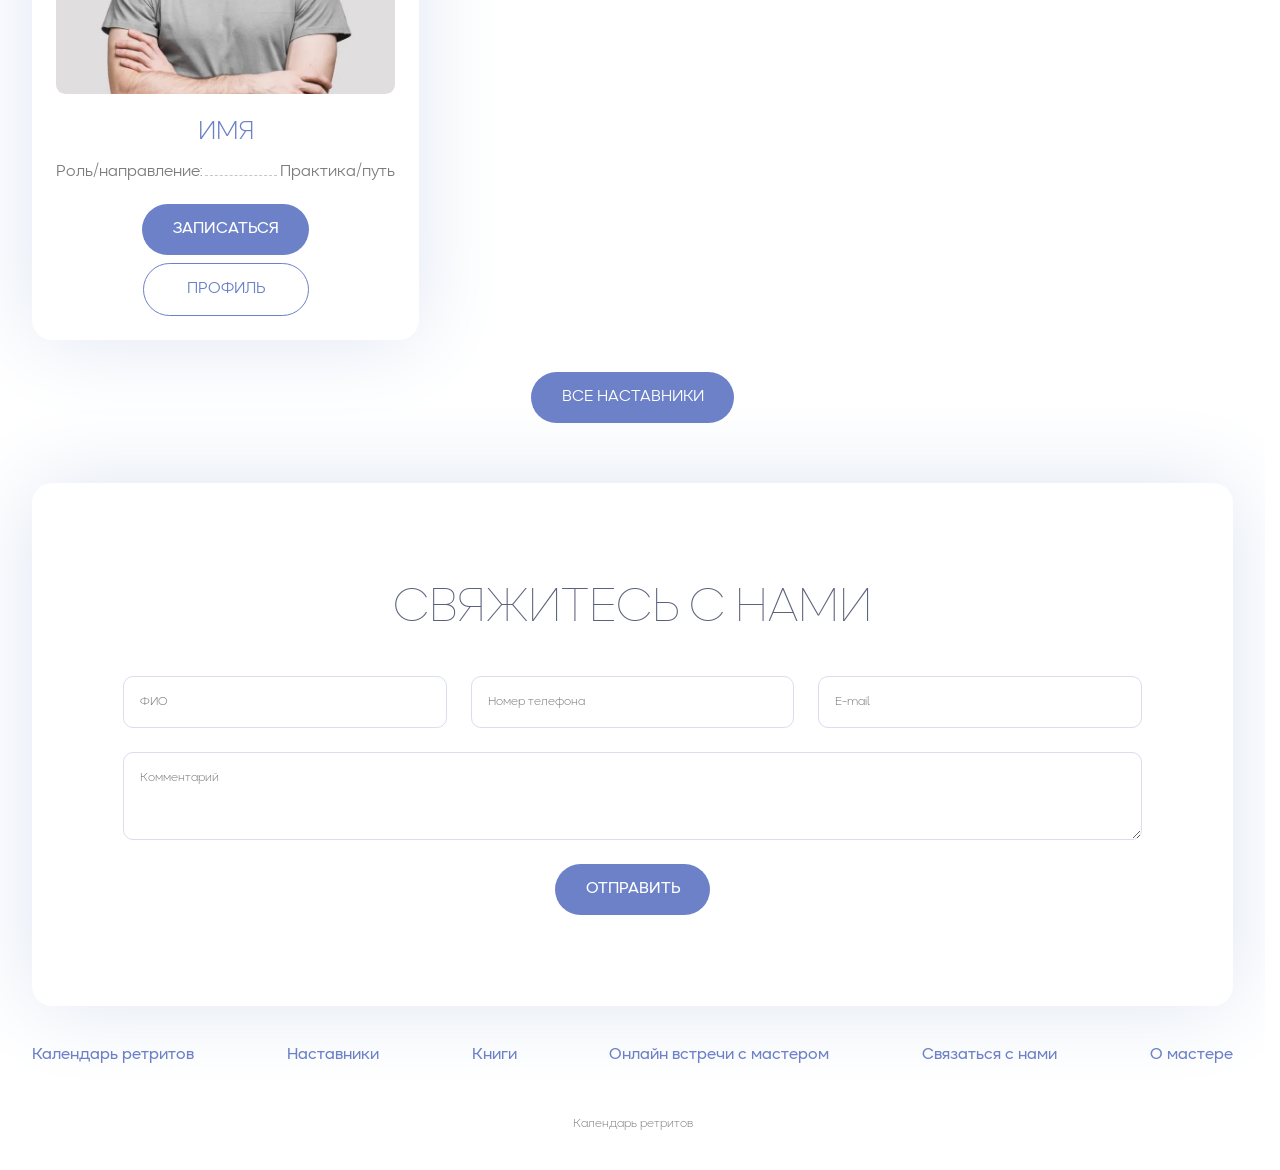
==== commit 4797883b: "add master page link" ====
--- a/index.html
+++ b/index.html
@@ -81,6 +81,9 @@
           <li>
             <a href="/index.html#contact-us">Связаться с нами</a>
           </li>
+          <li>
+            <a href="/master.html">О мастере</a>
+          </li>
         </ul>
       </nav>
     </header>
@@ -555,6 +558,9 @@
           <li>
             <a href="/index.html#contact-us">Связаться с нами</a>
           </li>
+          <li>
+            <a href="/master.html">О мастере</a>
+          </li>
         </ul>
       </nav>
       <span class="center">Календарь ретритов</span>
@@ -562,7 +568,10 @@
     <div id="overlay" class="overlay"></div>
     <div id="modal" class="modal">
       <div class="modal-wrapper container">
-        <section id="contact-us" class="contact-us section items-center">
+        <section
+          class="contact-us section items-center"
+          aria-label="Форма связи"
+        >
           <button class="contact-us-close-btn close-modal" title="Закрыть">
             <img src="/assets/icons/plus.svg" alt="Закрыть" />
           </button>
--- a/styles/main.css
+++ b/styles/main.css
@@ -546,6 +546,11 @@
 }
 
 @media screen and (max-width: 768px) {
+  html {
+    scroll-behavior: auto;
+    scroll-padding-top: calc(70px + env(safe-area-inset-top, 0px));
+  }
+
   body {
     padding-block: 1.8rem;
   }
@@ -590,9 +595,11 @@
   }
 
   .header .menu {
+    height: 100%;
     padding-left: 1.5rem;
+    padding-top: 87px;
     position: fixed;
-    top: 87px;
+    top: 0;
     left: 0;
     transform: translateX(-100%);
     opacity: 0;
@@ -627,6 +634,8 @@
 
   .burger {
     display: inline-block;
+    position: relative;
+    z-index: 200;
   }
 
   .burger.active svg {
@@ -676,8 +685,8 @@
 
   .header .menu {
     padding: 0;
-    max-width: 100%;
-    top: 78px;
+    width: 100%;
+    padding-top: 78px;
   }
 
   .header .menu-list {
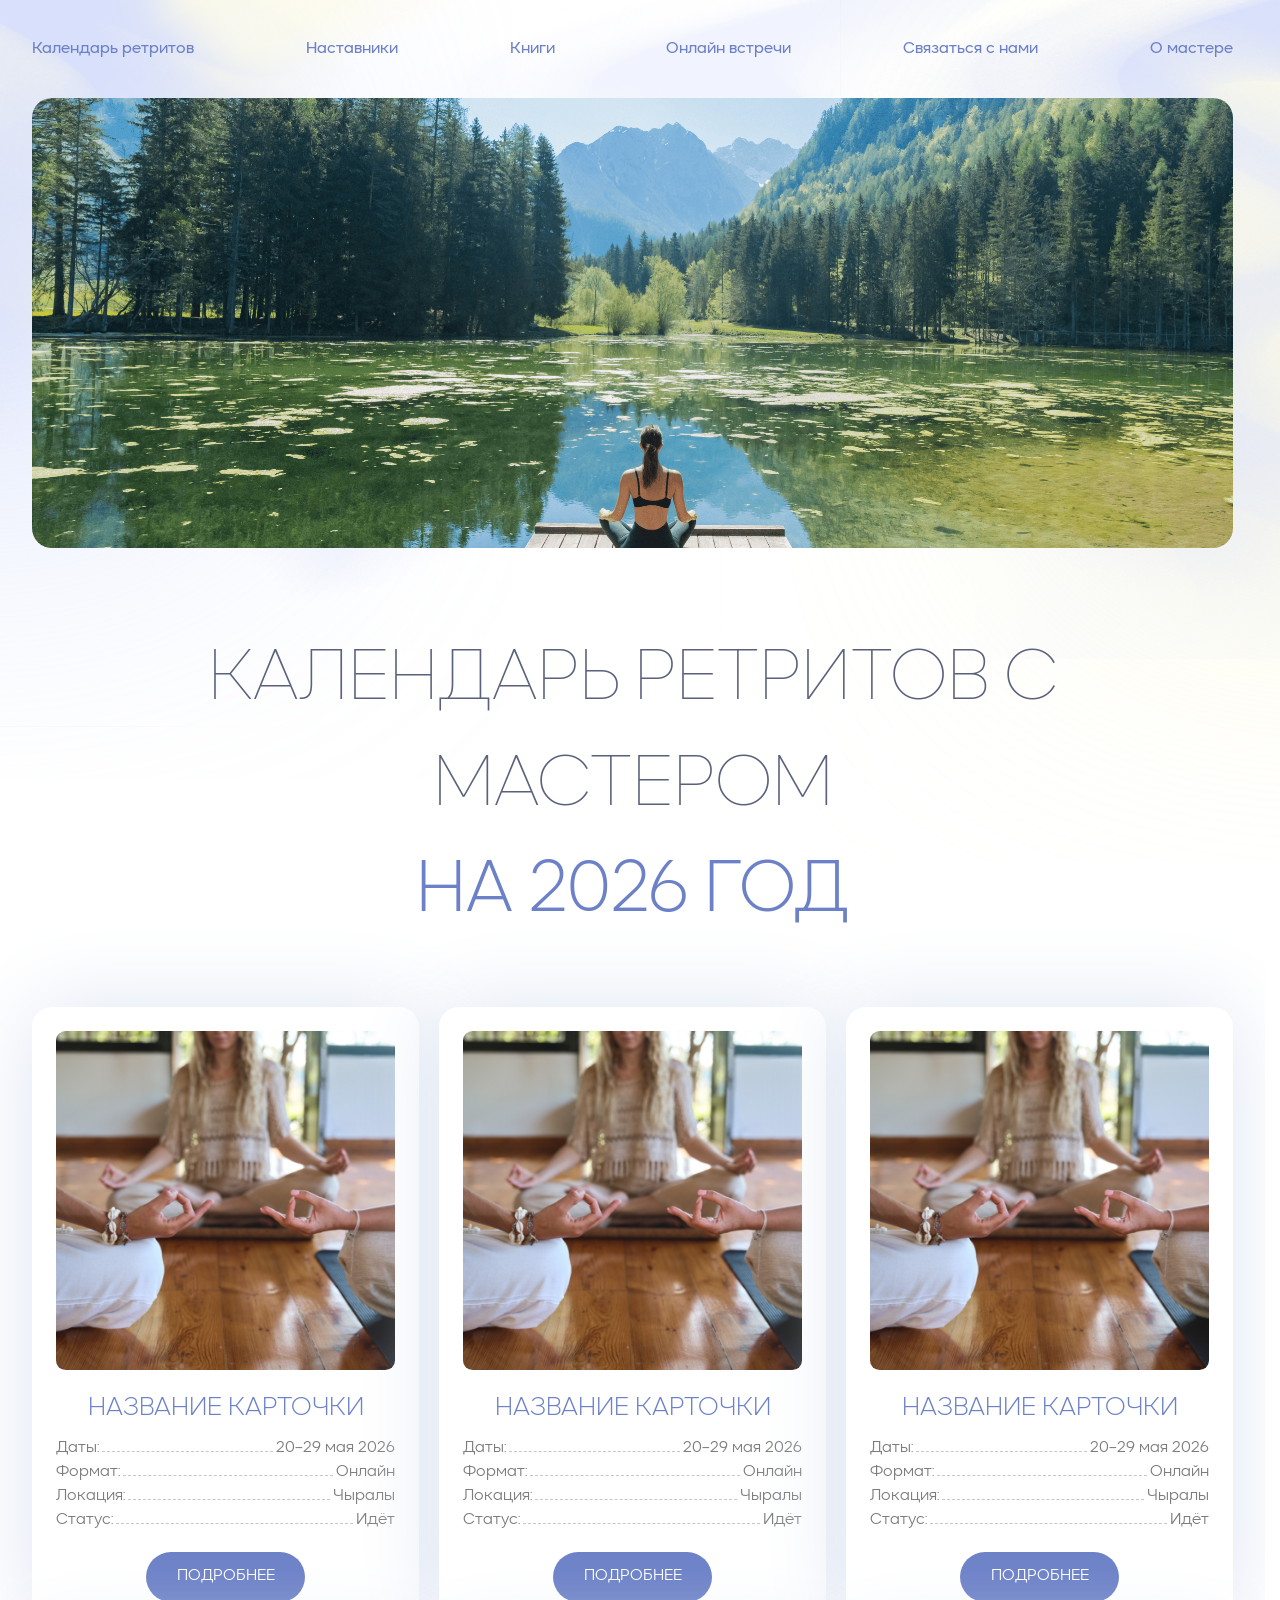
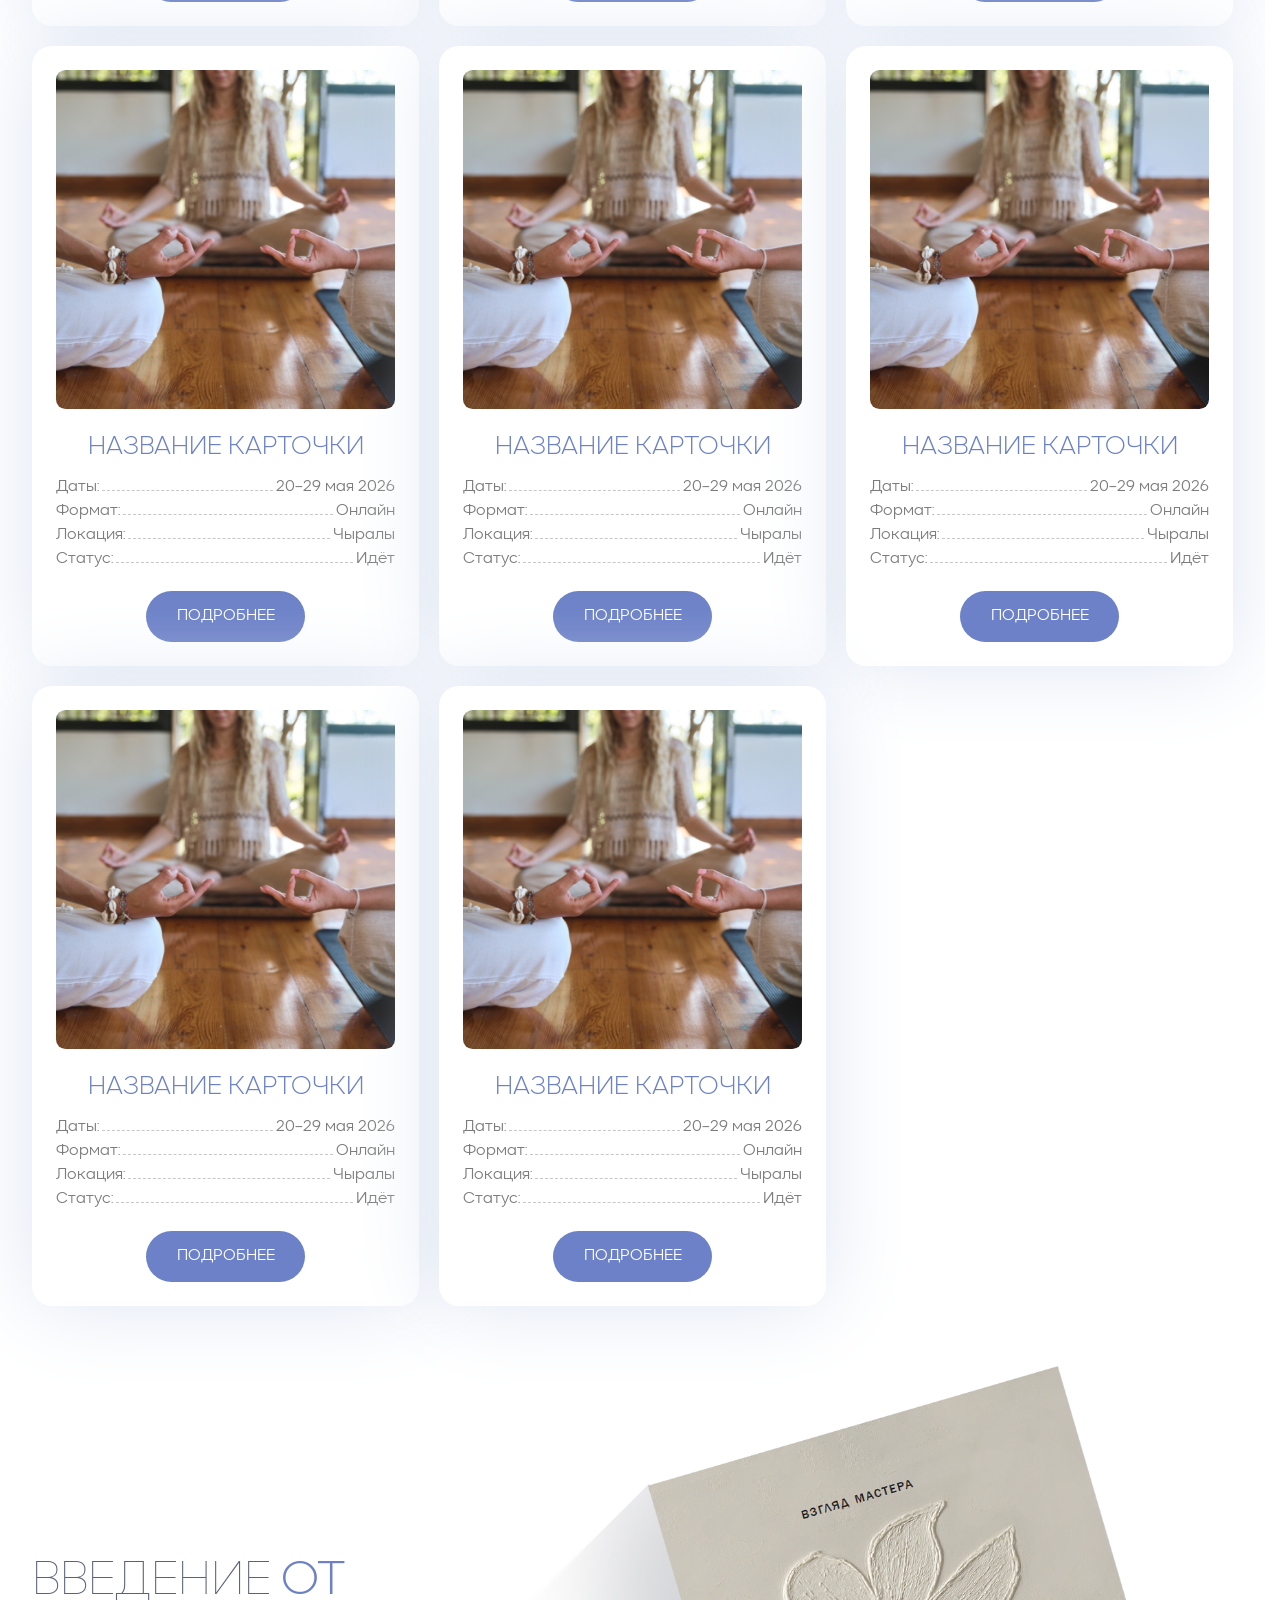
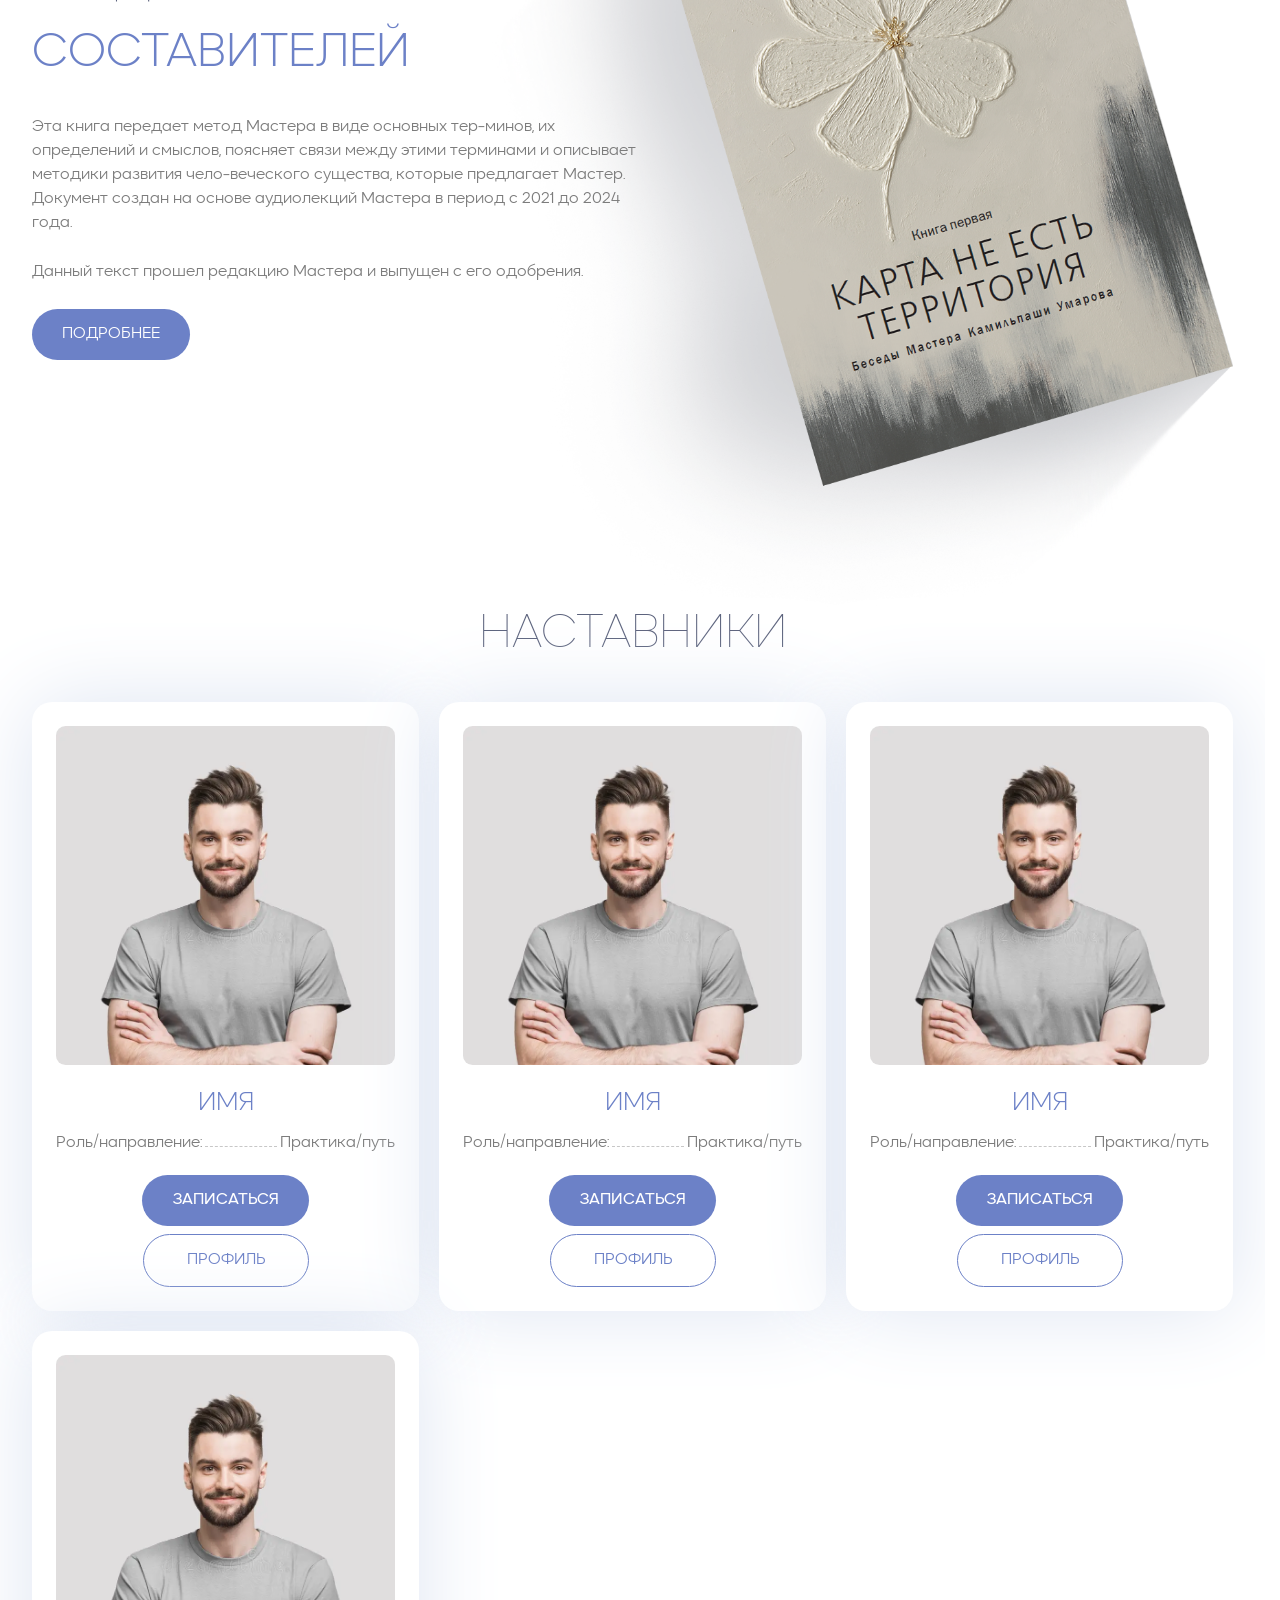
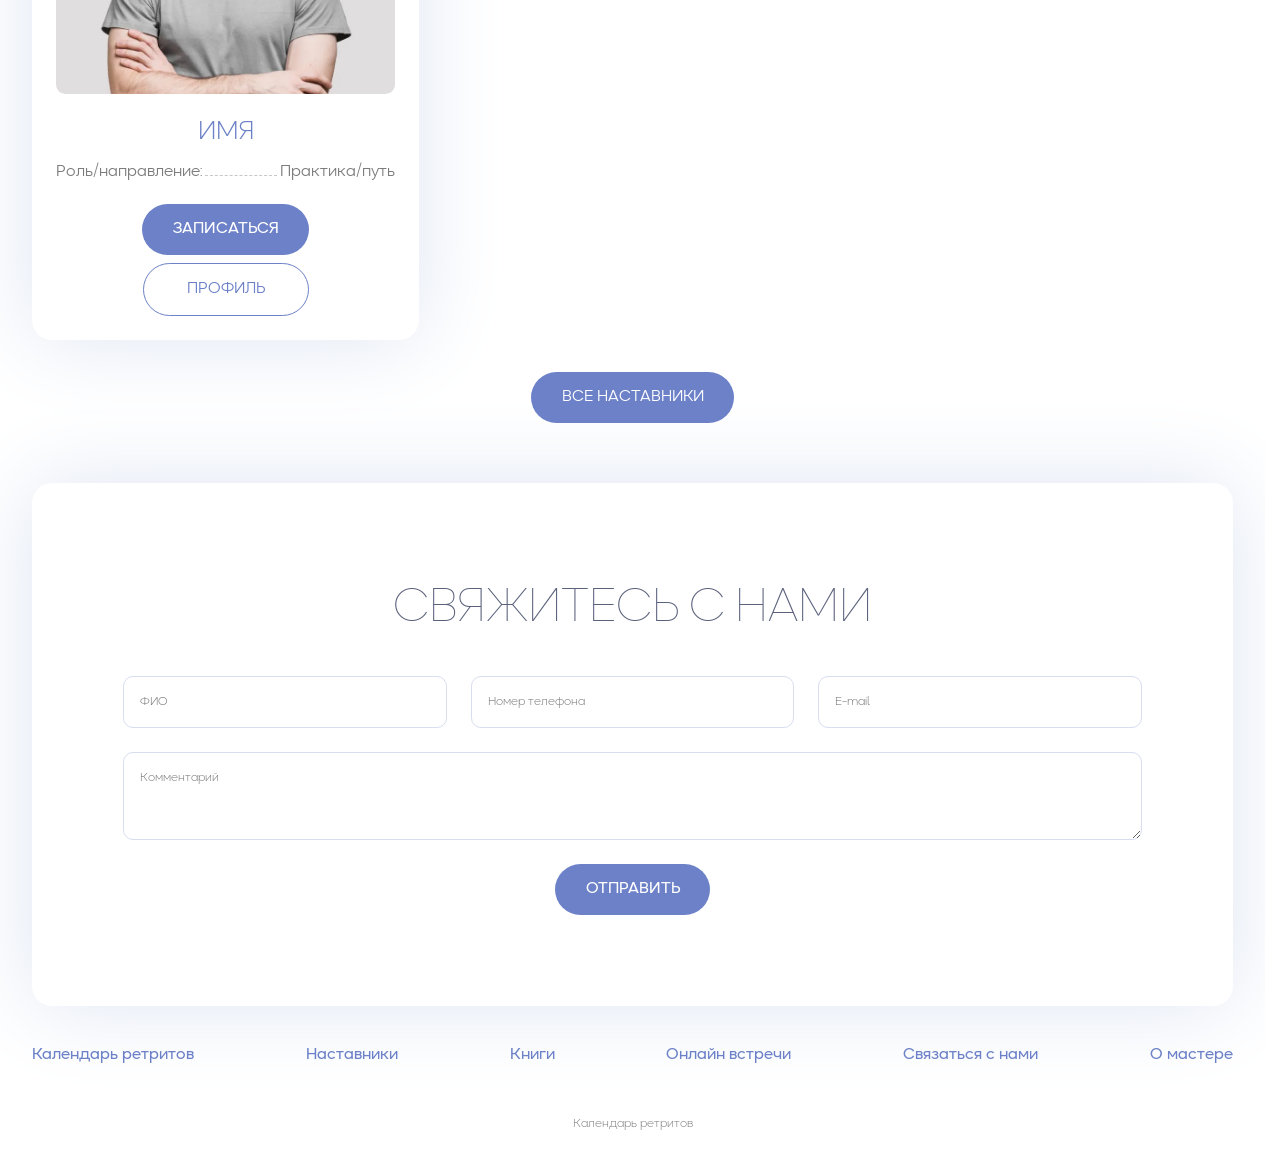
==== commit d8f2c77a: "hotfix" ====
--- a/index.html
+++ b/index.html
@@ -76,7 +76,7 @@
             <a href="/books.html">Книги</a>
           </li>
           <li>
-            <a href="/online.html">Онлайн встречи с мастером</a>
+            <a href="/online.html">Онлайн встречи</a>
           </li>
           <li>
             <a href="/index.html#contact-us">Связаться с нами</a>
@@ -553,7 +553,7 @@
             <a href="/books.html">Книги</a>
           </li>
           <li>
-            <a href="/online.html">Онлайн встречи с мастером</a>
+            <a href="/online.html">Онлайн встречи</a>
           </li>
           <li>
             <a href="/index.html#contact-us">Связаться с нами</a>
